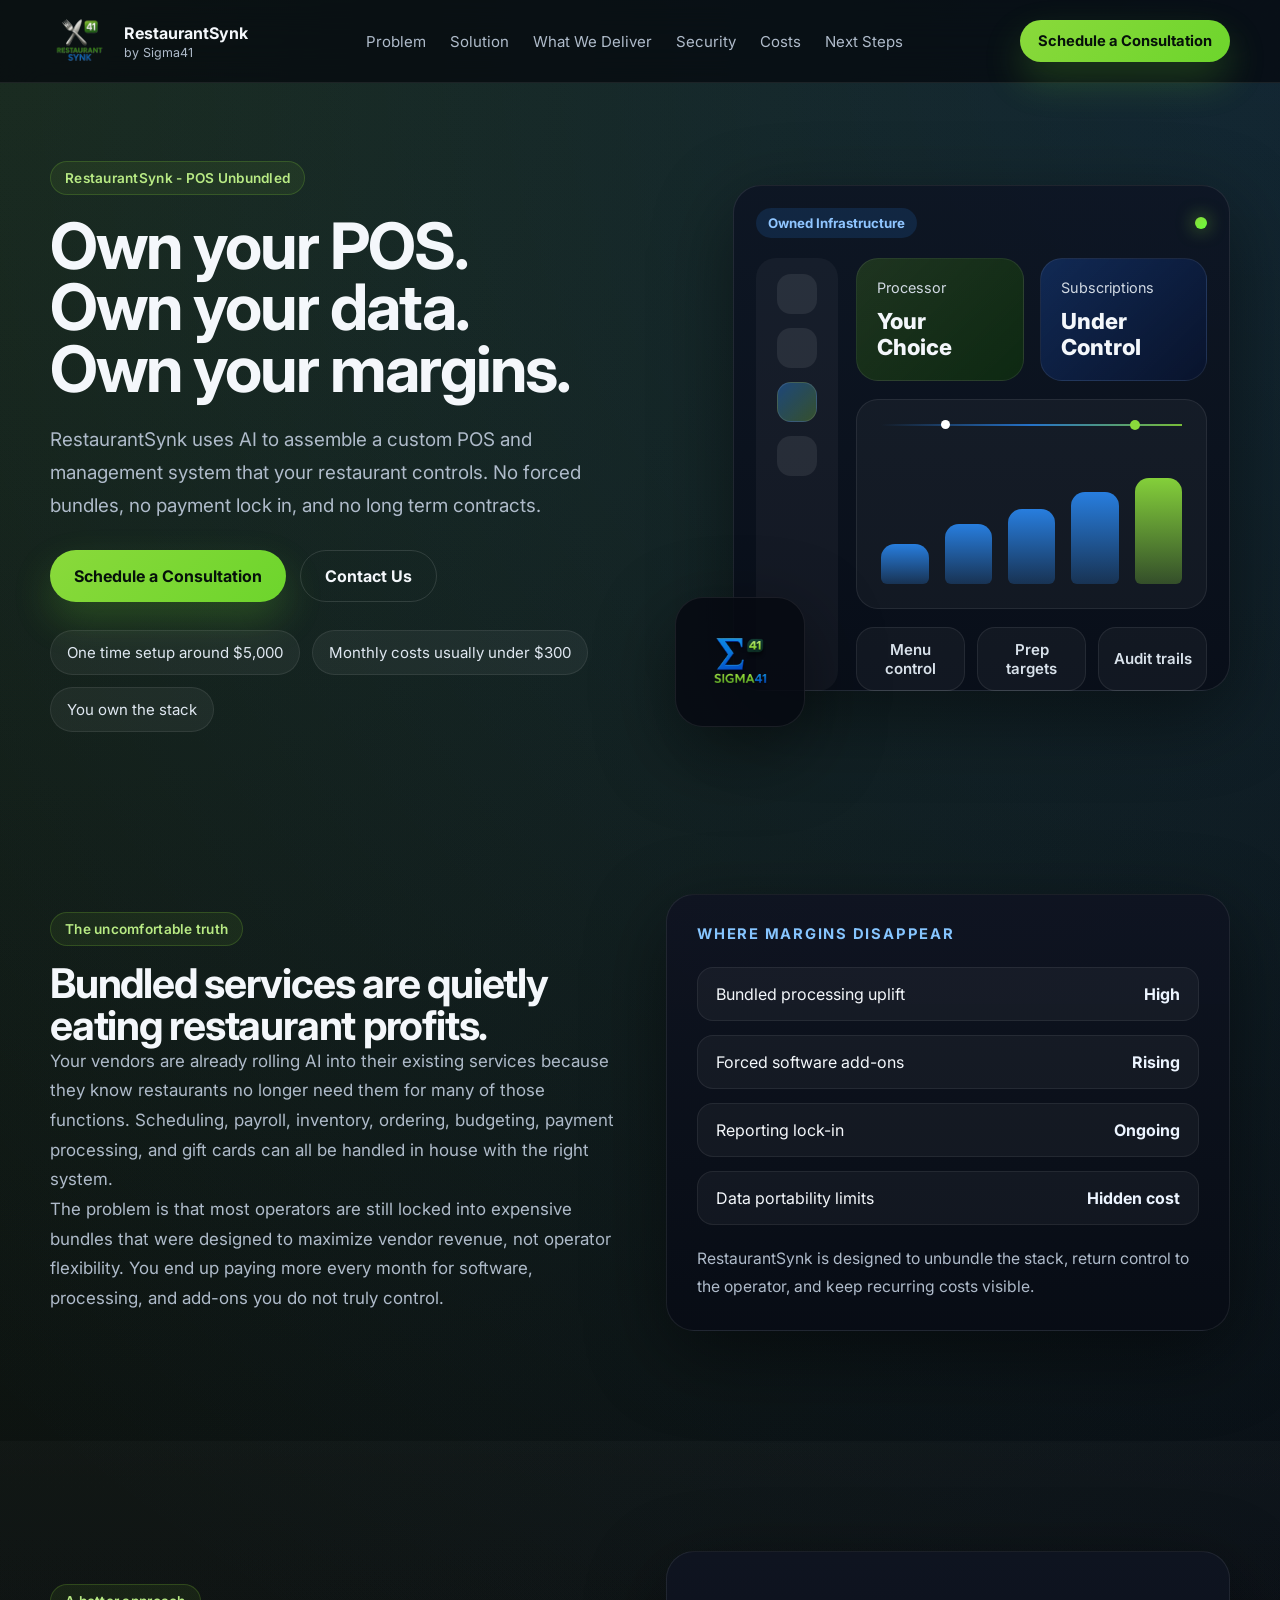
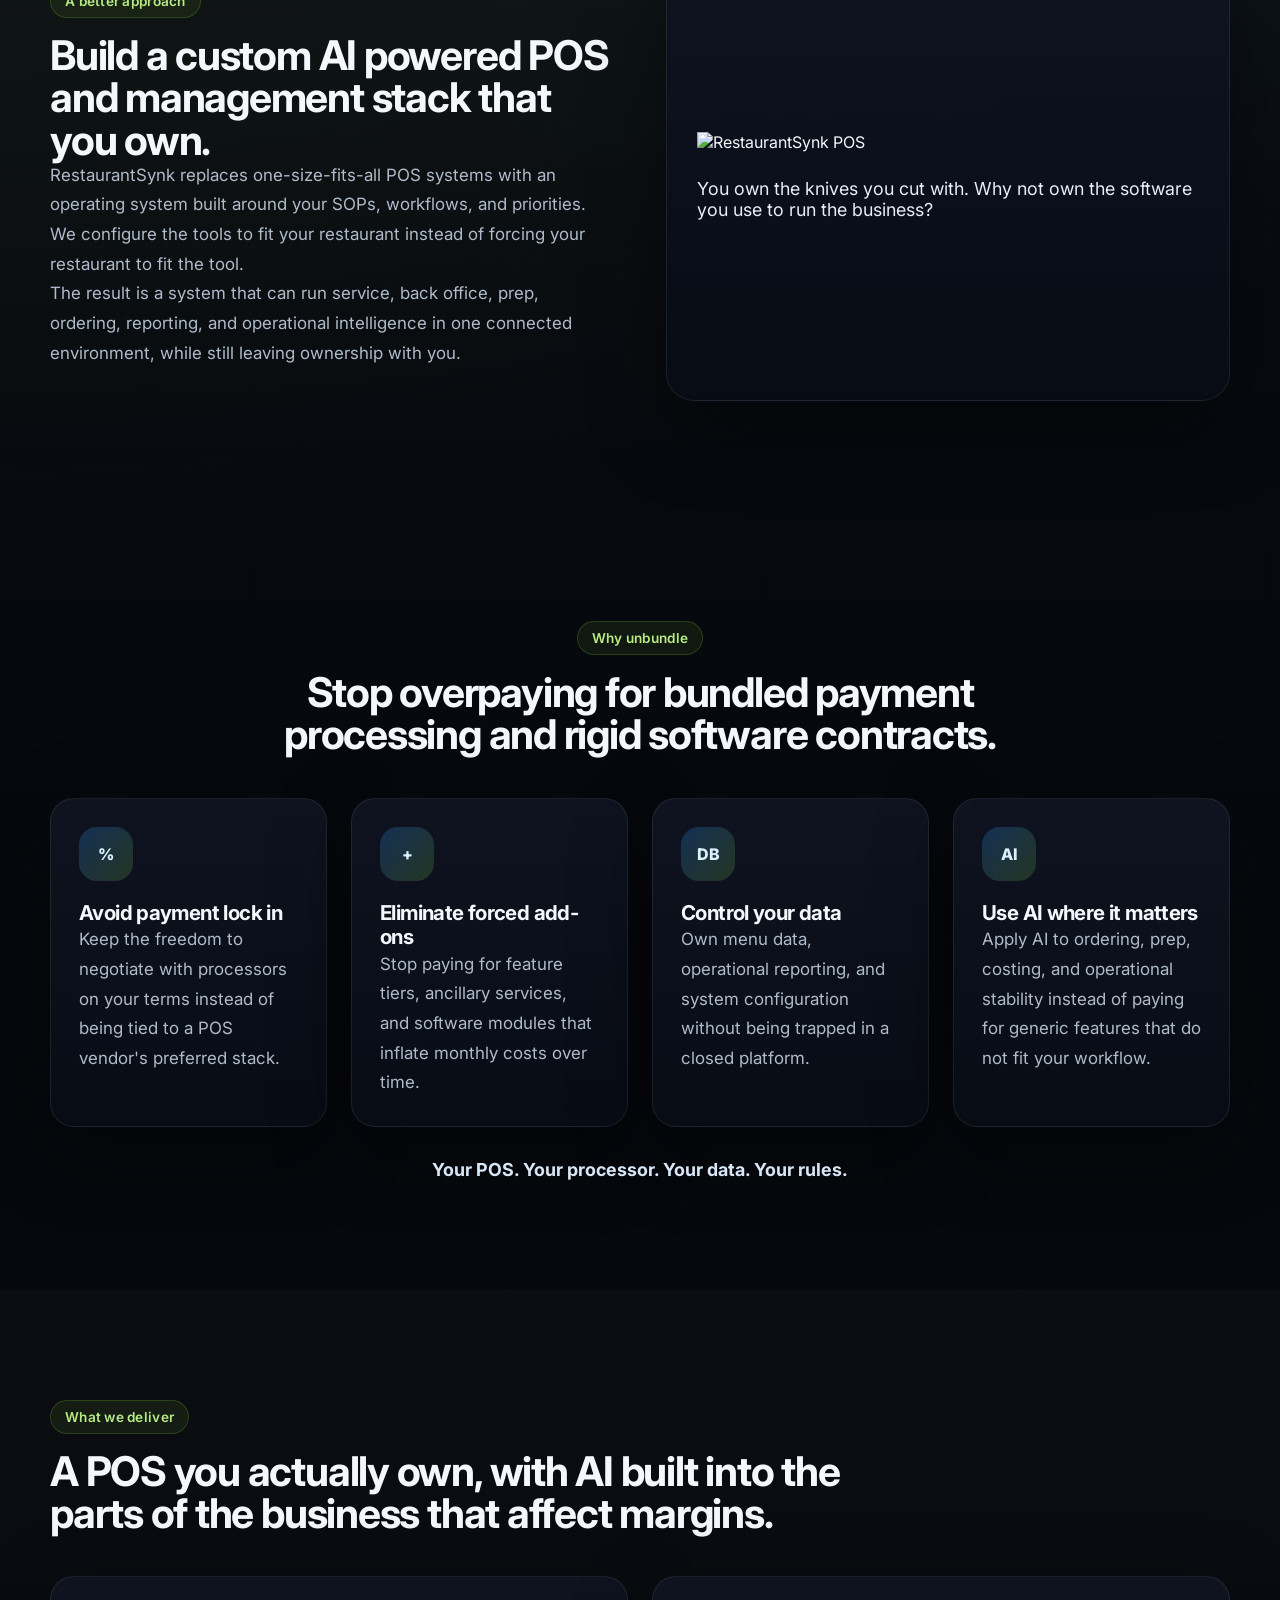
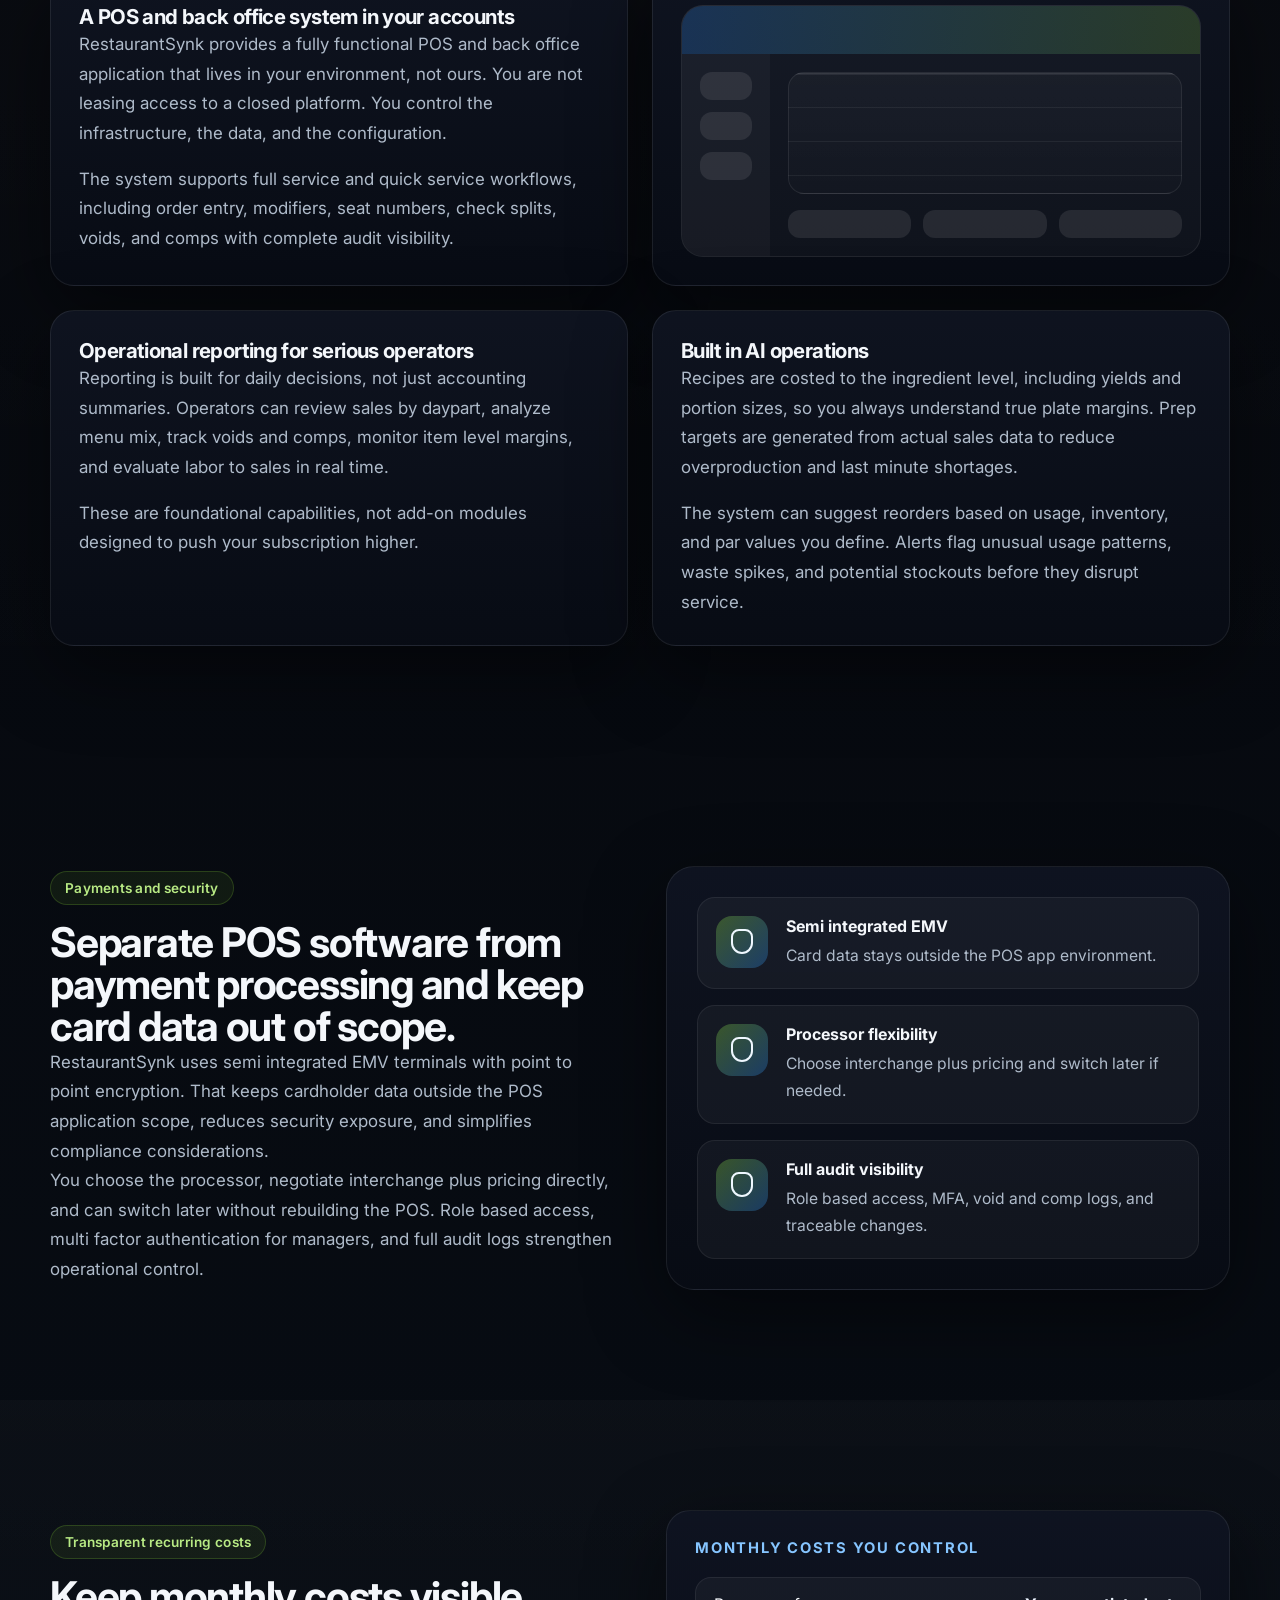
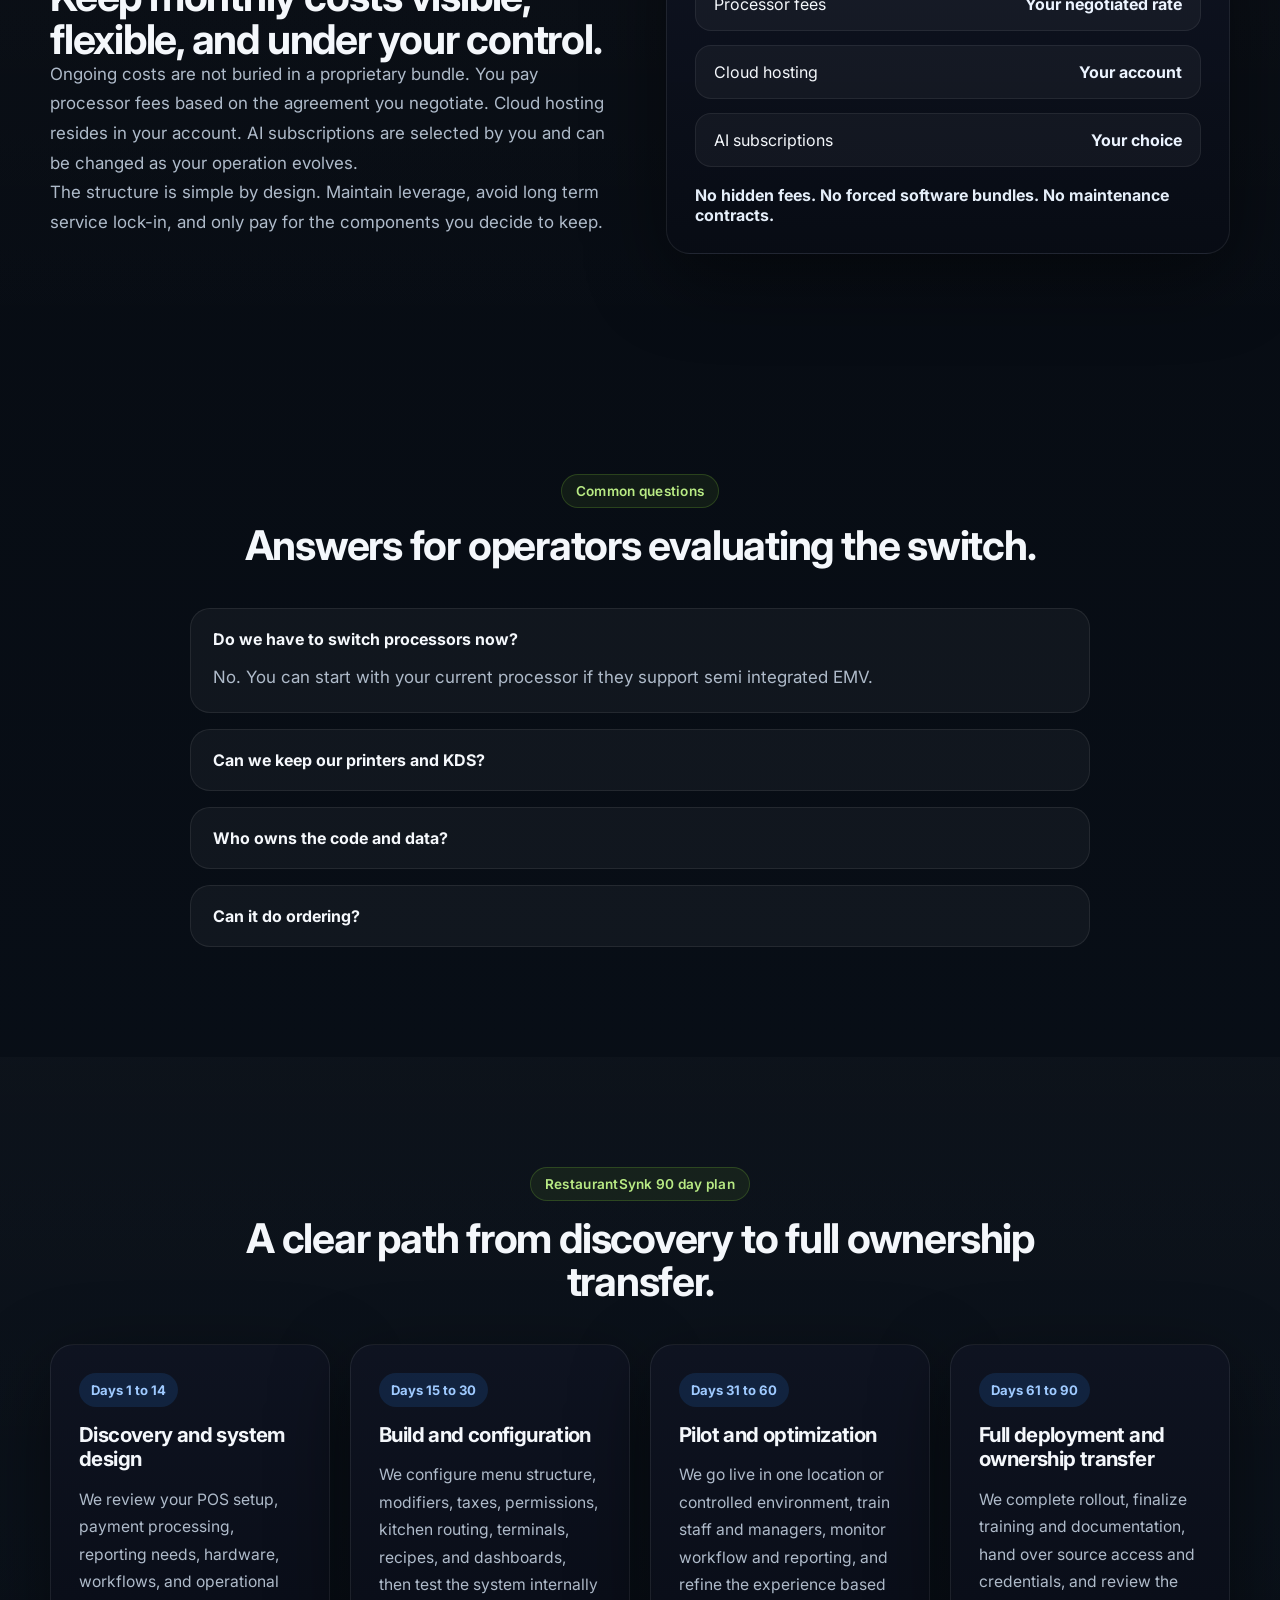
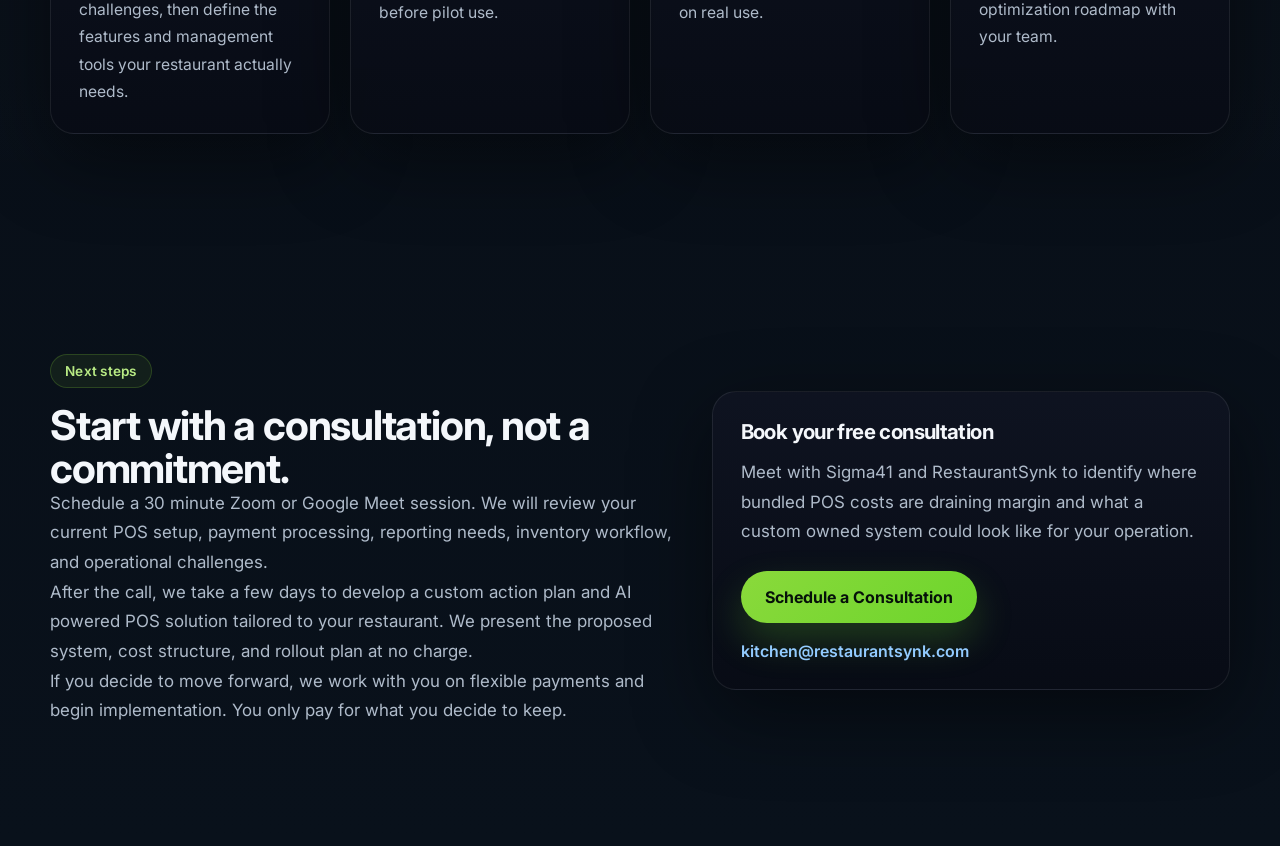
==== index.html @ 10c11d9a "Update index.html" ====
<!DOCTYPE html>
<html lang="en">
<head>
  <meta charset="UTF-8" />
  <meta name="viewport" content="width=device-width, initial-scale=1.0" />
  <title>RestaurantSynk | POS Unbundled</title>
  <meta name="description" content="Own your POS, your data, and your margins. RestaurantSynk builds custom AI-powered POS and back-office systems without forced bundles or payment lock-in." />
  <link rel="preconnect" href="https://fonts.googleapis.com">
  <link rel="preconnect" href="https://fonts.gstatic.com" crossorigin>
  <link href="https://fonts.googleapis.com/css2?family=Inter:wght@400;500;600;700;800&display=swap" rel="stylesheet">
  <link rel="stylesheet" href="styles.css" />
</head>
<body>
  <div class="site-shell">
    <header class="topbar">
      <div class="container nav-wrap">
        <a class="brand" href="#top" aria-label="RestaurantSynk home">
          <img src="assets/restaurantsynk-logo.png" alt="RestaurantSynk logo" class="brand-logo" />
          <div class="brand-copy">
            <span class="brand-name">RestaurantSynk</span>
            <span class="brand-sub">by Sigma41</span>
          </div>
        </a>
        <nav class="nav-links">
          <a href="#problem">Problem</a>
          <a href="#solution">Solution</a>
          <a href="#deliver">What We Deliver</a>
          <a href="#security">Security</a>
          <a href="#cost">Costs</a>
          <a href="#next-steps">Next Steps</a>
        </nav>
        <a class="btn btn-small" href="https://calendly.com/kitchen-restaurantsynk/30min" target="_blank" rel="noreferrer">Schedule a Consultation</a>
      </div>
    </header>

    <main id="top">
      <section class="hero">
        <div class="container hero-grid">
          <div class="hero-copy">
            <div class="eyebrow">RestaurantSynk - POS Unbundled</div>
            <h1>Own your POS.<br>Own your data.<br>Own your margins.</h1>
            <p class="hero-lead">
              RestaurantSynk uses AI to assemble a custom POS and management system that your restaurant controls. No forced bundles, no payment lock in, and no long term contracts.
            </p>
            <div class="hero-actions">
              <a class="btn" href="https://calendly.com/kitchen-restaurantsynk/30min" target="_blank" rel="noreferrer">Schedule a Consultation</a>
              <a class="btn btn-ghost" href="mailto:kitchen@restaurantsynk.com">Contact Us</a>
            </div>
            <div class="hero-points">
              <span>One time setup around $5,000</span>
              <span>Monthly costs usually under $300</span>
              <span>You own the stack</span>
            </div>
          </div>
          <div class="hero-visual">
            <div class="visual-card control-card">
              <div class="visual-top">
                <span class="pill">Owned Infrastructure</span>
                <span class="status-dot"></span>
              </div>
              <div class="mock-screen">
                <div class="mock-sidebar">
                  <div class="mock-icon"></div>
                  <div class="mock-icon"></div>
                  <div class="mock-icon active"></div>
                  <div class="mock-icon"></div>
                </div>
                <div class="mock-content">
                  <div class="metric-row">
                    <div class="metric-card green">
                      <div class="metric-label">Processor</div>
                      <div class="metric-value">Your Choice</div>
                    </div>
                    <div class="metric-card blue">
                      <div class="metric-label">Subscriptions</div>
                      <div class="metric-value">Under Control</div>
                    </div>
                  </div>
                  <div class="chart-card">
                    <div class="chart-line"></div>
                    <div class="chart-bars">
                      <span></span><span></span><span></span><span></span><span></span>
                    </div>
                  </div>
                  <div class="feature-list">
                    <div>Menu control</div>
                    <div>Prep targets</div>
                    <div>Audit trails</div>
                  </div>
                </div>
              </div>
            </div>
            <div class="sigma-badge">
              <img src="assets/sigma41-logo.png" alt="Sigma41 logo" />
            </div>
          </div>
        </div>
      </section>

      <section class="section" id="problem">
        <div class="container split-layout">
          <div>
            <div class="eyebrow">The uncomfortable truth</div>
            <h2>Bundled services are quietly eating restaurant profits.</h2>
            <p>
              Your vendors are already rolling AI into their existing services because they know restaurants no longer need them for many of those functions. Scheduling, payroll, inventory, ordering, budgeting, payment processing, and gift cards can all be handled in house with the right system.
            </p>
            <p>
              The problem is that most operators are still locked into expensive bundles that were designed to maximize vendor revenue, not operator flexibility. You end up paying more every month for software, processing, and add-ons you do not truly control.
            </p>
          </div>
          <div class="panel stack-panel">
            <div class="stack-title">Where margins disappear</div>
            <div class="cost-stack">
              <div class="stack-row"><span>Bundled processing uplift</span><strong>High</strong></div>
              <div class="stack-row"><span>Forced software add-ons</span><strong>Rising</strong></div>
              <div class="stack-row"><span>Reporting lock-in</span><strong>Ongoing</strong></div>
              <div class="stack-row"><span>Data portability limits</span><strong>Hidden cost</strong></div>
            </div>
            <p class="panel-note">RestaurantSynk is designed to unbundle the stack, return control to the operator, and keep recurring costs visible.</p>
          </div>
        </div>
      </section>

      <section class="section alt" id="solution">
        <div class="container split-layout reverse">
          <div class="panel knives-panel">
            <div class="feature-image">
              <img src="restaurantsynk-logo.png" alt="RestaurantSynk POS">
            </div>
            <div class="panel-note big">You own the knives you cut with. Why not own the software you use to run the business?</div>
          </div>
          <div>
            <div class="eyebrow">A better approach</div>
            <h2>Build a custom AI powered POS and management stack that you own.</h2>
            <p>
              RestaurantSynk replaces one-size-fits-all POS systems with an operating system built around your SOPs, workflows, and priorities. We configure the tools to fit your restaurant instead of forcing your restaurant to fit the tool.
            </p>
            <p>
              The result is a system that can run service, back office, prep, ordering, reporting, and operational intelligence in one connected environment, while still leaving ownership with you.
            </p>
          </div>
        </div>
      </section>

      <section class="section" id="why-unbundle">
        <div class="container">
          <div class="section-header center">
            <div class="eyebrow">Why unbundle</div>
            <h2>Stop overpaying for bundled payment processing and rigid software contracts.</h2>
          </div>
          <div class="card-grid four-up">
            <article class="info-card">
              <div class="icon-wrap">%</div>
              <h3>Avoid payment lock in</h3>
              <p>Keep the freedom to negotiate with processors on your terms instead of being tied to a POS vendor's preferred stack.</p>
            </article>
            <article class="info-card">
              <div class="icon-wrap">+</div>
              <h3>Eliminate forced add-ons</h3>
              <p>Stop paying for feature tiers, ancillary services, and software modules that inflate monthly costs over time.</p>
            </article>
            <article class="info-card">
              <div class="icon-wrap">DB</div>
              <h3>Control your data</h3>
              <p>Own menu data, operational reporting, and system configuration without being trapped in a closed platform.</p>
            </article>
            <article class="info-card">
              <div class="icon-wrap">AI</div>
              <h3>Use AI where it matters</h3>
              <p>Apply AI to ordering, prep, costing, and operational stability instead of paying for generic features that do not fit your workflow.</p>
            </article>
          </div>
          <div class="center quote-line">Your POS. Your processor. Your data. Your rules.</div>
        </div>
      </section>

      <section class="section alt" id="deliver">
        <div class="container">
          <div class="section-header">
            <div class="eyebrow">What we deliver</div>
            <h2>A POS you actually own, with AI built into the parts of the business that affect margins.</h2>
          </div>
          <div class="deliver-grid">
            <article class="feature-panel">
              <h3>A POS and back office system in your accounts</h3>
              <p>
                RestaurantSynk provides a fully functional POS and back office application that lives in your environment, not ours. You are not leasing access to a closed platform. You control the infrastructure, the data, and the configuration.
              </p>
              <p>
                The system supports full service and quick service workflows, including order entry, modifiers, seat numbers, check splits, voids, and comps with complete audit visibility.
              </p>
            </article>
            <article class="feature-panel mockup-panel">
              <div class="mini-ui">
                <div class="mini-header"></div>
                <div class="mini-body">
                  <div class="mini-col">
                    <span></span><span></span><span></span>
                  </div>
                  <div class="mini-main">
                    <div class="mini-table"></div>
                    <div class="mini-footer-row">
                      <div></div><div></div><div></div>
                    </div>
                  </div>
                </div>
              </div>
            </article>
            <article class="feature-panel">
              <h3>Operational reporting for serious operators</h3>
              <p>
                Reporting is built for daily decisions, not just accounting summaries. Operators can review sales by daypart, analyze menu mix, track voids and comps, monitor item level margins, and evaluate labor to sales in real time.
              </p>
              <p>
                These are foundational capabilities, not add-on modules designed to push your subscription higher.
              </p>
            </article>
            <article class="feature-panel">
              <h3>Built in AI operations</h3>
              <p>
                Recipes are costed to the ingredient level, including yields and portion sizes, so you always understand true plate margins. Prep targets are generated from actual sales data to reduce overproduction and last minute shortages.
              </p>
              <p>
                The system can suggest reorders based on usage, inventory, and par values you define. Alerts flag unusual usage patterns, waste spikes, and potential stockouts before they disrupt service.
              </p>
            </article>
          </div>
        </div>
      </section>

      <section class="section" id="security">
        <div class="container split-layout">
          <div>
            <div class="eyebrow">Payments and security</div>
            <h2>Separate POS software from payment processing and keep card data out of scope.</h2>
            <p>
              RestaurantSynk uses semi integrated EMV terminals with point to point encryption. That keeps cardholder data outside the POS application scope, reduces security exposure, and simplifies compliance considerations.
            </p>
            <p>
              You choose the processor, negotiate interchange plus pricing directly, and can switch later without rebuilding the POS. Role based access, multi factor authentication for managers, and full audit logs strengthen operational control.
            </p>
          </div>
          <div class="panel security-panel">
            <div class="security-item">
              <span class="shield"></span>
              <div>
                <strong>Semi integrated EMV</strong>
                <p>Card data stays outside the POS app environment.</p>
              </div>
            </div>
            <div class="security-item">
              <span class="shield"></span>
              <div>
                <strong>Processor flexibility</strong>
                <p>Choose interchange plus pricing and switch later if needed.</p>
              </div>
            </div>
            <div class="security-item">
              <span class="shield"></span>
              <div>
                <strong>Full audit visibility</strong>
                <p>Role based access, MFA, void and comp logs, and traceable changes.</p>
              </div>
            </div>
          </div>
        </div>
      </section>

      <section class="section alt" id="cost">
        <div class="container split-layout reverse">
          <div class="pricing-panel">
            <div class="price-head">Monthly costs you control</div>
            <div class="price-card">
              <div class="price-row"><span>Processor fees</span><strong>Your negotiated rate</strong></div>
              <div class="price-row"><span>Cloud hosting</span><strong>Your account</strong></div>
              <div class="price-row"><span>AI subscriptions</span><strong>Your choice</strong></div>
            </div>
            <div class="pricing-note">No hidden fees. No forced software bundles. No maintenance contracts.</div>
          </div>
          <div>
            <div class="eyebrow">Transparent recurring costs</div>
            <h2>Keep monthly costs visible, flexible, and under your control.</h2>
            <p>
              Ongoing costs are not buried in a proprietary bundle. You pay processor fees based on the agreement you negotiate. Cloud hosting resides in your account. AI subscriptions are selected by you and can be changed as your operation evolves.
            </p>
            <p>
              The structure is simple by design. Maintain leverage, avoid long term service lock-in, and only pay for the components you decide to keep.
            </p>
          </div>
        </div>
      </section>

      <section class="section" id="faq">
        <div class="container">
          <div class="section-header center">
            <div class="eyebrow">Common questions</div>
            <h2>Answers for operators evaluating the switch.</h2>
          </div>
          <div class="faq-list">
            <details open>
              <summary>Do we have to switch processors now?</summary>
              <p>No. You can start with your current processor if they support semi integrated EMV.</p>
            </details>
            <details>
              <summary>Can we keep our printers and KDS?</summary>
              <p>In most cases, yes. We verify drivers, network readiness, and workflow fit before implementation.</p>
            </details>
            <details>
              <summary>Who owns the code and data?</summary>
              <p>You do. It lives in your accounts, exports are open, and APIs remain available.</p>
            </details>
            <details>
              <summary>Can it do ordering?</summary>
              <p>Yes. The system can suggest orders based on usage, inventory, and par levels set by you.</p>
            </details>
          </div>
        </div>
      </section>

      <section class="section alt" id="roadmap">
        <div class="container">
          <div class="section-header center">
            <div class="eyebrow">RestaurantSynk 90 day plan</div>
            <h2>A clear path from discovery to full ownership transfer.</h2>
          </div>
          <div class="timeline">
            <article class="timeline-step">
              <span class="timeline-day">Days 1 to 14</span>
              <h3>Discovery and system design</h3>
              <p>We review your POS setup, payment processing, reporting needs, hardware, workflows, and operational challenges, then define the features and management tools your restaurant actually needs.</p>
            </article>
            <article class="timeline-step">
              <span class="timeline-day">Days 15 to 30</span>
              <h3>Build and configuration</h3>
              <p>We configure menu structure, modifiers, taxes, permissions, kitchen routing, terminals, recipes, and dashboards, then test the system internally before pilot use.</p>
            </article>
            <article class="timeline-step">
              <span class="timeline-day">Days 31 to 60</span>
              <h3>Pilot and optimization</h3>
              <p>We go live in one location or controlled environment, train staff and managers, monitor workflow and reporting, and refine the experience based on real use.</p>
            </article>
            <article class="timeline-step">
              <span class="timeline-day">Days 61 to 90</span>
              <h3>Full deployment and ownership transfer</h3>
              <p>We complete rollout, finalize training and documentation, hand over source access and credentials, and review the optimization roadmap with your team.</p>
            </article>
          </div>
        </div>
      </section>

      <section class="section cta-section" id="next-steps">
        <div class="container cta-grid">
          <div>
            <div class="eyebrow">Next steps</div>
            <h2>Start with a consultation, not a commitment.</h2>
            <p>
              Schedule a 30 minute Zoom or Google Meet session. We will review your current POS setup, payment processing, reporting needs, inventory workflow, and operational challenges.
            </p>
            <p>
              After the call, we take a few days to develop a custom action plan and AI powered POS solution tailored to your restaurant. We present the proposed system, cost structure, and rollout plan at no charge.
            </p>
            <p>
              If you decide to move forward, we work with you on flexible payments and begin implementation. You only pay for what you decide to keep.
            </p>
          </div>
          <div class="cta-card">
            <h3>Book your free consultation</h3>
            <p>Meet with Sigma41 and RestaurantSynk to identify where bundled POS costs are draining margin and what a custom owned system could look like for your operation.</p>
            <a class="btn" href="https://calendly.com/kitchen-restaurantsynk/30min" target="_blank" rel="noreferrer">Schedule a Consultation</a>
            <a class="email-link" href="mailto:kitchen@restaurantsynk.com">kitchen@restaurantsynk.com</a>
          </div>
        </div>
      </section>
    </main>
  </div>

  <script src="script.js"></script>
</body>
</html>
---- styles.css ----
:root {
  --bg: #06080d;
  --bg-soft: #0d1119;
  --panel: rgba(13, 18, 30, 0.88);
  --panel-solid: #0f1421;
  --text: #f4f7fb;
  --muted: #afbbca;
  --line: rgba(255, 255, 255, 0.08);
  --green: #8ad93b;
  --green-deep: #5fa51b;
  --blue: #2b8fff;
  --blue-deep: #1d5fd7;
  --shadow: 0 24px 80px rgba(0, 0, 0, 0.45);
  --radius-xl: 28px;
  --radius-lg: 20px;
  --radius-md: 14px;
  --max: 1180px;
}

* { box-sizing: border-box; }
html { scroll-behavior: smooth; }
body {
  margin: 0;
  font-family: 'Inter', system-ui, sans-serif;
  color: var(--text);
  background:
    radial-gradient(circle at top right, rgba(43, 143, 255, 0.14), transparent 26%),
    radial-gradient(circle at top left, rgba(138, 217, 59, 0.14), transparent 30%),
    linear-gradient(180deg, #070a10 0%, #06080d 42%, #09111b 100%);
}

a { color: inherit; text-decoration: none; }
img { max-width: 100%; display: block; }

.site-shell { overflow-x: hidden; }
.container {
  width: min(var(--max), calc(100% - 40px));
  margin: 0 auto;
}

.topbar {
  position: sticky;
  top: 0;
  z-index: 100;
  background: rgba(5, 8, 13, 0.72);
  backdrop-filter: blur(18px);
  border-bottom: 1px solid var(--line);
}

.nav-wrap {
  min-height: 82px;
  display: flex;
  align-items: center;
  justify-content: space-between;
  gap: 20px;
}

.brand {
  display: flex;
  align-items: center;
  gap: 14px;
}

.brand-logo {
  width: 60px;
  height: 60px;
  object-fit: contain;
}

.brand-copy {
  display: flex;
  flex-direction: column;
  gap: 2px;
}

.brand-name {
  font-size: 1rem;
  font-weight: 700;
}

.brand-sub {
  font-size: 0.78rem;
  color: var(--muted);
}

.nav-links {
  display: flex;
  align-items: center;
  gap: 24px;
  color: var(--muted);
  font-size: 0.94rem;
}

.nav-links a:hover { color: var(--text); }

.btn {
  display: inline-flex;
  align-items: center;
  justify-content: center;
  gap: 8px;
  min-height: 52px;
  padding: 0 24px;
  border-radius: 999px;
  background: linear-gradient(135deg, var(--green) 0%, #6dd52c 100%);
  color: #06110a;
  font-weight: 700;
  box-shadow: 0 18px 38px rgba(111, 219, 47, 0.22);
  transition: transform .18s ease, box-shadow .18s ease, opacity .18s ease;
}

.btn:hover {
  transform: translateY(-1px);
  box-shadow: 0 22px 42px rgba(111, 219, 47, 0.28);
}

.btn-small {
  min-height: 42px;
  padding: 0 18px;
  font-size: 0.92rem;
}

.btn-ghost {
  background: transparent;
  color: var(--text);
  border: 1px solid rgba(255, 255, 255, 0.12);
  box-shadow: none;
}

.hero {
  padding: 78px 0 52px;
}

.hero-grid {
  display: grid;
  grid-template-columns: 1.02fr 0.98fr;
  align-items: center;
  gap: 48px;
}

.eyebrow {
  display: inline-flex;
  align-items: center;
  min-height: 34px;
  padding: 0 14px;
  border-radius: 999px;
  border: 1px solid rgba(138, 217, 59, 0.2);
  background: rgba(138, 217, 59, 0.08);
  color: #b8ea84;
  font-size: 0.85rem;
  font-weight: 600;
  letter-spacing: 0.02em;
}

h1, h2, h3 {
  margin: 0;
  letter-spacing: -0.03em;
}

h1 {
  margin-top: 20px;
  font-size: clamp(2.9rem, 5vw, 5.3rem);
  line-height: 0.96;
}

h2 {
  margin-top: 16px;
  font-size: clamp(2rem, 3.2vw, 3.4rem);
  line-height: 1.03;
}

h3 {
  font-size: 1.28rem;
  line-height: 1.2;
}

p {
  margin: 0;
  color: var(--muted);
  font-size: 1.06rem;
  line-height: 1.75;
}

.hero-lead {
  max-width: 640px;
  margin-top: 24px;
  font-size: 1.18rem;
}

.hero-actions {
  display: flex;
  flex-wrap: wrap;
  gap: 14px;
  margin-top: 28px;
}

.hero-points {
  display: flex;
  flex-wrap: wrap;
  gap: 12px;
  margin-top: 28px;
}

.hero-points span {
  padding: 12px 16px;
  border-radius: 999px;
  background: rgba(255, 255, 255, 0.05);
  border: 1px solid rgba(255, 255, 255, 0.08);
  color: #dfe7f0;
  font-size: 0.94rem;
}

.hero-visual {
  position: relative;
  min-height: 560px;
}

.visual-card {
  background: linear-gradient(180deg, rgba(14, 22, 36, 0.96) 0%, rgba(9, 14, 25, 0.96) 100%);
  border: 1px solid rgba(255, 255, 255, 0.09);
  border-radius: 28px;
  box-shadow: var(--shadow);
}

.control-card {
  position: absolute;
  inset: 18px 0 36px 58px;
  padding: 22px;
}

.visual-top {
  display: flex;
  align-items: center;
  justify-content: space-between;
}

.pill {
  display: inline-flex;
  min-height: 30px;
  align-items: center;
  padding: 0 12px;
  border-radius: 999px;
  background: rgba(43, 143, 255, 0.14);
  color: #8fc5ff;
  font-size: 0.83rem;
  font-weight: 700;
}

.status-dot {
  width: 12px;
  height: 12px;
  border-radius: 50%;
  background: linear-gradient(135deg, var(--green), #6aff3d);
  box-shadow: 0 0 18px rgba(138, 217, 59, 0.7);
}

.mock-screen {
  display: grid;
  grid-template-columns: 82px 1fr;
  gap: 18px;
  margin-top: 20px;
  height: calc(100% - 54px);
}

.mock-sidebar {
  background: rgba(255, 255, 255, 0.04);
  border-radius: 20px;
  padding: 16px 0;
  display: flex;
  flex-direction: column;
  align-items: center;
  gap: 14px;
}

.mock-icon {
  width: 40px;
  height: 40px;
  border-radius: 14px;
  background: rgba(255, 255, 255, 0.08);
}

.mock-icon.active {
  background: linear-gradient(135deg, rgba(43,143,255,0.38), rgba(138,217,59,0.28));
  border: 1px solid rgba(255,255,255,0.1);
}

.mock-content {
  display: flex;
  flex-direction: column;
  gap: 18px;
}

.metric-row {
  display: grid;
  grid-template-columns: repeat(2, 1fr);
  gap: 16px;
}

.metric-card {
  min-height: 110px;
  border-radius: 22px;
  padding: 20px;
  border: 1px solid rgba(255, 255, 255, 0.08);
}

.metric-card.green {
  background: linear-gradient(135deg, rgba(95, 165, 27, 0.22), rgba(14, 45, 16, 0.85));
}

.metric-card.blue {
  background: linear-gradient(135deg, rgba(29, 95, 215, 0.28), rgba(9, 20, 46, 0.9));
}

.metric-label {
  color: #d1d9e3;
  font-size: 0.9rem;
}

.metric-value {
  margin-top: 12px;
  font-weight: 800;
  font-size: 1.38rem;
}

.chart-card {
  flex: 1;
  min-height: 210px;
  border-radius: 22px;
  padding: 24px;
  background: rgba(255, 255, 255, 0.04);
  border: 1px solid rgba(255, 255, 255, 0.08);
  display: flex;
  flex-direction: column;
  justify-content: space-between;
}

.chart-line {
  width: 100%;
  height: 2px;
  background: linear-gradient(90deg, transparent, rgba(43, 143, 255, 0.75), rgba(138, 217, 59, 0.85));
  position: relative;
}

.chart-line::before,
.chart-line::after {
  content: "";
  position: absolute;
  border-radius: 50%;
  background: #fff;
}

.chart-line::before {
  width: 9px; height: 9px; top: -3.5px; left: 20%;
}

.chart-line::after {
  width: 10px; height: 10px; top: -4px; right: 14%;
  background: var(--green);
}

.chart-bars {
  display: flex;
  align-items: end;
  gap: 16px;
  height: 110px;
}

.chart-bars span {
  flex: 1;
  border-radius: 14px 14px 6px 6px;
  background: linear-gradient(180deg, rgba(43, 143, 255, 0.85), rgba(43, 143, 255, 0.22));
}

.chart-bars span:nth-child(1) { height: 36%; }
.chart-bars span:nth-child(2) { height: 54%; }
.chart-bars span:nth-child(3) { height: 68%; }
.chart-bars span:nth-child(4) { height: 83%; }
.chart-bars span:nth-child(5) { height: 96%; background: linear-gradient(180deg, rgba(138, 217, 59, 0.95), rgba(138, 217, 59, 0.28)); }

.feature-list {
  display: grid;
  grid-template-columns: repeat(3, 1fr);
  gap: 12px;
}

.feature-list div {
  min-height: 62px;
  border-radius: 18px;
  display: grid;
  place-items: center;
  text-align: center;
  padding: 12px;
  background: rgba(255, 255, 255, 0.04);
  border: 1px solid rgba(255, 255, 255, 0.08);
  color: #d8e1ea;
  font-weight: 600;
  font-size: 0.94rem;
}

.sigma-badge {
  position: absolute;
  left: 0;
  bottom: 0;
  width: 130px;
  border-radius: 28px;
  padding: 16px;
  background: rgba(6, 10, 18, 0.88);
  border: 1px solid rgba(255, 255, 255, 0.08);
  box-shadow: var(--shadow);
}

.section {
  padding: 110px 0;
}

.section.alt {
  background: linear-gradient(180deg, rgba(255,255,255,0.02), rgba(255,255,255,0));
}

.section-header {
  max-width: 840px;
  margin-bottom: 42px;
}

.section-header.center,
.center { text-align: center; margin-left: auto; margin-right: auto; }

.split-layout {
  display: grid;
  grid-template-columns: 1fr 1fr;
  align-items: center;
  gap: 52px;
}

.split-layout.reverse > :first-child { order: 2; }
.split-layout.reverse > :last-child { order: 1; }

.panel {
  padding: 30px;
  border-radius: var(--radius-xl);
  background: linear-gradient(180deg, rgba(15, 20, 33, 0.94), rgba(8, 12, 21, 0.95));
  border: 1px solid rgba(255, 255, 255, 0.08);
  box-shadow: var(--shadow);
}

.stack-title,
.price-head {
  font-size: 0.92rem;
  text-transform: uppercase;
  letter-spacing: 0.12em;
  color: #86c5ff;
  font-weight: 700;
}

.cost-stack {
  display: grid;
  gap: 14px;
  margin-top: 24px;
}

.stack-row,
.price-row {
  display: flex;
  align-items: center;
  justify-content: space-between;
  gap: 20px;
  padding: 16px 18px;
  background: rgba(255,255,255,0.04);
  border-radius: 16px;
  border: 1px solid rgba(255,255,255,0.07);
}

.stack-row strong,
.price-row strong { color: #ecf4ff; }

.panel-note {
  margin-top: 20px;
  font-size: 0.98rem;
}

.panel-note.big {
  margin-top: 26px;
  font-size: 1.12rem;
  color: #e4edf8;
}

.knives-panel {
  min-height: 450px;
  display: flex;
  flex-direction: column;
  justify-content: center;
}

.panel-graphic {
  position: relative;
  height: 240px;
}

.blade {
  position: absolute;
  width: 190px;
  height: 26px;
  top: 100px;
  left: 50%;
  margin-left: -100px;
  border-radius: 30px;
  background: linear-gradient(90deg, #eff2f6 0%, #8e96a1 55%, #d9dce0 100%);
  transform: rotate(45deg);
  box-shadow: inset 0 0 16px rgba(255,255,255,0.45), 0 18px 28px rgba(0,0,0,0.22);
}

.blade::after {
  content: "";
  position: absolute;
  right: -28px;
  top: -12px;
  width: 46px;
  height: 50px;
  background: inherit;
  clip-path: polygon(0 50%, 100% 0, 100% 100%);
}

.blade.second {
  transform: rotate(-45deg);
}

.square-41 {
  position: absolute;
  top: 36px;
  right: 54px;
  width: 116px;
  height: 116px;
  display: grid;
  place-items: center;
  border-radius: 28px;
  font-size: 3rem;
  font-weight: 800;
  color: #eef5fb;
  background: linear-gradient(135deg, #7ac92d 0%, #3e890d 100%);
  box-shadow: 0 20px 50px rgba(64, 144, 22, 0.28);
}

.card-grid {
  display: grid;
  gap: 24px;
}

.four-up {
  grid-template-columns: repeat(4, 1fr);
}

.info-card,
.feature-panel,
.timeline-step,
.cta-card,
.pricing-panel {
  border-radius: 24px;
  padding: 28px;
  background: linear-gradient(180deg, rgba(15, 20, 33, 0.95), rgba(8, 12, 21, 0.96));
  border: 1px solid rgba(255,255,255,0.08);
  box-shadow: var(--shadow);
}

.icon-wrap {
  width: 54px;
  height: 54px;
  display: grid;
  place-items: center;
  border-radius: 18px;
  margin-bottom: 20px;
  background: linear-gradient(135deg, rgba(43, 143, 255, 0.24), rgba(138, 217, 59, 0.18));
  color: #dbf0ff;
  font-weight: 800;
}

.quote-line {
  margin-top: 32px;
  font-size: 1.12rem;
  font-weight: 700;
  color: #d8e6f6;
}

.deliver-grid {
  display: grid;
  grid-template-columns: repeat(2, 1fr);
  gap: 24px;
}

.feature-panel p + p { margin-top: 16px; }

.mockup-panel {
  display: grid;
  place-items: center;
}

.mini-ui {
  width: 100%;
  min-height: 250px;
  border-radius: 22px;
  overflow: hidden;
  background: rgba(255,255,255,0.03);
  border: 1px solid rgba(255,255,255,0.08);
}

.mini-header {
  height: 48px;
  background: linear-gradient(90deg, rgba(43, 143, 255, 0.22), rgba(138, 217, 59, 0.18));
}

.mini-body {
  display: grid;
  grid-template-columns: 88px 1fr;
  min-height: 202px;
}

.mini-col {
  padding: 18px;
  display: flex;
  flex-direction: column;
  gap: 12px;
  background: rgba(255,255,255,0.03);
}

.mini-col span,
.mini-footer-row div {
  height: 28px;
  border-radius: 12px;
  background: rgba(255,255,255,0.09);
}

.mini-main {
  padding: 18px;
  display: flex;
  flex-direction: column;
  gap: 16px;
}

.mini-table {
  flex: 1;
  border-radius: 16px;
  background:
    linear-gradient(rgba(255,255,255,0.07), rgba(255,255,255,0.07)) top/100% 2px no-repeat,
    repeating-linear-gradient(180deg, rgba(255,255,255,0.06), rgba(255,255,255,0.06) 1px, transparent 1px, transparent 34px),
    linear-gradient(180deg, rgba(255,255,255,0.03), rgba(255,255,255,0.01));
  border: 1px solid rgba(255,255,255,0.08);
}

.mini-footer-row {
  display: grid;
  grid-template-columns: repeat(3, 1fr);
  gap: 12px;
}

.security-panel {
  display: grid;
  gap: 16px;
}

.security-item {
  display: grid;
  grid-template-columns: 52px 1fr;
  gap: 18px;
  align-items: start;
  padding: 18px;
  border-radius: 18px;
  background: rgba(255,255,255,0.04);
  border: 1px solid rgba(255,255,255,0.07);
}

.security-item p { font-size: 0.98rem; margin-top: 6px; }

.shield {
  width: 52px;
  height: 52px;
  border-radius: 16px;
  background: linear-gradient(135deg, rgba(138,217,59,0.32), rgba(43,143,255,0.3));
  position: relative;
}

.shield::before {
  content: "";
  position: absolute;
  inset: 13px 15px 14px 15px;
  border-radius: 10px 10px 14px 14px;
  border: 2px solid #eff8ff;
}

.price-card {
  display: grid;
  gap: 14px;
  margin-top: 20px;
}

.pricing-note {
  margin-top: 18px;
  color: #e5eef9;
  font-weight: 700;
}

.faq-list {
  display: grid;
  gap: 16px;
  max-width: 900px;
  margin: 0 auto;
}

details {
  border-radius: 20px;
  padding: 20px 22px;
  background: rgba(255,255,255,0.04);
  border: 1px solid rgba(255,255,255,0.08);
}

summary {
  cursor: pointer;
  font-weight: 700;
  color: #f5f8fc;
  list-style: none;
}

summary::-webkit-details-marker { display: none; }

details p { margin-top: 14px; }

.timeline {
  display: grid;
  grid-template-columns: repeat(4, 1fr);
  gap: 20px;
}

.timeline-step {
  position: relative;
  min-height: 100%;
}

.timeline-day {
  display: inline-flex;
  min-height: 34px;
  align-items: center;
  padding: 0 12px;
  border-radius: 999px;
  background: rgba(43, 143, 255, 0.14);
  color: #9fcaff;
  font-size: 0.82rem;
  font-weight: 700;
}

.timeline-step h3 { margin-top: 16px; }
.timeline-step p { margin-top: 14px; font-size: 0.98rem; }

.cta-section {
  padding-bottom: 120px;
}

.cta-grid {
  display: grid;
  grid-template-columns: 1.1fr 0.9fr;
  gap: 28px;
  align-items: center;
}

.cta-card {
  text-align: left;
}

.cta-card p {
  margin-top: 14px;
  margin-bottom: 24px;
}

.email-link {
  display: inline-block;
  margin-top: 18px;
  color: #93cbff;
  font-weight: 600;
}

@media (max-width: 1100px) {
  .nav-links { display: none; }
  .hero-grid,
  .split-layout,
  .cta-grid,
  .deliver-grid,
  .timeline,
  .four-up {
    grid-template-columns: 1fr 1fr;
  }
  .hero-visual { min-height: 500px; }
}

@media (max-width: 820px) {
  .container { width: min(var(--max), calc(100% - 28px)); }
  .hero,
  .section { padding: 84px 0; }
  .hero-grid,
  .split-layout,
  .split-layout.reverse,
  .deliver-grid,
  .timeline,
  .cta-grid,
  .four-up {
    grid-template-columns: 1fr;
  }
  .split-layout.reverse > :first-child,
  .split-layout.reverse > :last-child { order: initial; }
  .topbar .btn-small { display: none; }
  .control-card {
    inset: 0;
    position: relative;
  }
  .sigma-badge {
    position: static;
    width: 120px;
    margin-top: 16px;
  }
  .hero-visual { min-height: auto; }
  .metric-row,
  .feature-list { grid-template-columns: 1fr; }
  .mock-screen { grid-template-columns: 1fr; }
  .mock-sidebar {
    flex-direction: row;
    justify-content: center;
    padding: 16px;
  }
}
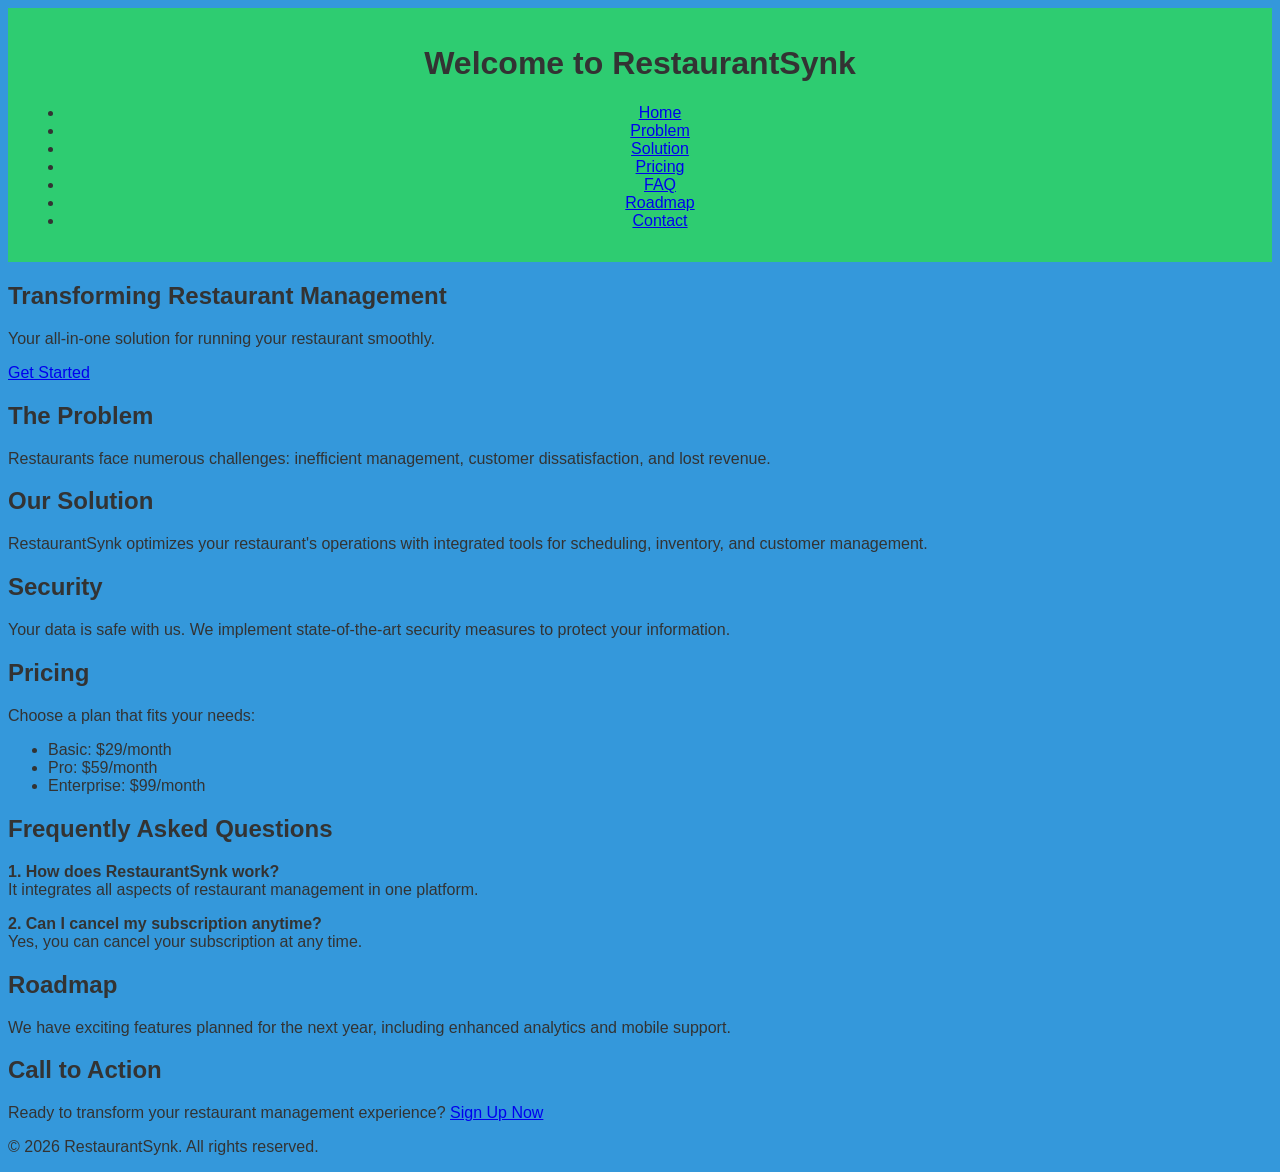
==== commit 2b470c2a: "Replace index.html with the new landing page content" ====
--- a/index.html
+++ b/index.html
@@ -1,380 +1,74 @@
 <!DOCTYPE html>
 <html lang="en">
 <head>
-  <meta charset="UTF-8" />
-  <meta name="viewport" content="width=device-width, initial-scale=1.0" />
-  <title>RestaurantSynk | POS Unbundled</title>
-  <meta name="description" content="Own your POS, your data, and your margins. RestaurantSynk builds custom AI-powered POS and back-office systems without forced bundles or payment lock-in." />
-  <link rel="preconnect" href="https://fonts.googleapis.com">
-  <link rel="preconnect" href="https://fonts.gstatic.com" crossorigin>
-  <link href="https://fonts.googleapis.com/css2?family=Inter:wght@400;500;600;700;800&display=swap" rel="stylesheet">
-  <link rel="stylesheet" href="styles.css" />
+    <meta charset="UTF-8">
+    <meta name="viewport" content="width=device-width, initial-scale=1.0">
+    <title>RestaurantSynk Landing Page</title>
+    <link rel="stylesheet" href="styles.css">
 </head>
 <body>
-  <div class="site-shell">
-    <header class="topbar">
-      <div class="container nav-wrap">
-        <a class="brand" href="#top" aria-label="RestaurantSynk home">
-          <img src="assets/restaurantsynk-logo.png" alt="RestaurantSynk logo" class="brand-logo" />
-          <div class="brand-copy">
-            <span class="brand-name">RestaurantSynk</span>
-            <span class="brand-sub">by Sigma41</span>
-          </div>
-        </a>
-        <nav class="nav-links">
-          <a href="#problem">Problem</a>
-          <a href="#solution">Solution</a>
-          <a href="#deliver">What We Deliver</a>
-          <a href="#security">Security</a>
-          <a href="#cost">Costs</a>
-          <a href="#next-steps">Next Steps</a>
+    <header>
+        <h1>Welcome to RestaurantSynk</h1>
+        <nav>
+            <ul>
+                <li><a href="#hero">Home</a></li>
+                <li><a href="#problem">Problem</a></li>
+                <li><a href="#solution">Solution</a></li>
+                <li><a href="#pricing">Pricing</a></li>
+                <li><a href="#faq">FAQ</a></li>
+                <li><a href="#roadmap">Roadmap</a></li>
+                <li><a href="#contact">Contact</a></li>
+            </ul>
         </nav>
-        <a class="btn btn-small" href="https://calendly.com/kitchen-restaurantsynk/30min" target="_blank" rel="noreferrer">Schedule a Consultation</a>
-      </div>
     </header>
-
-    <main id="top">
-      <section class="hero">
-        <div class="container hero-grid">
-          <div class="hero-copy">
-            <div class="eyebrow">RestaurantSynk - POS Unbundled</div>
-            <h1>Own your POS.<br>Own your data.<br>Own your margins.</h1>
-            <p class="hero-lead">
-              RestaurantSynk uses AI to assemble a custom POS and management system that your restaurant controls. No forced bundles, no payment lock in, and no long term contracts.
-            </p>
-            <div class="hero-actions">
-              <a class="btn" href="https://calendly.com/kitchen-restaurantsynk/30min" target="_blank" rel="noreferrer">Schedule a Consultation</a>
-              <a class="btn btn-ghost" href="mailto:kitchen@restaurantsynk.com">Contact Us</a>
-            </div>
-            <div class="hero-points">
-              <span>One time setup around $5,000</span>
-              <span>Monthly costs usually under $300</span>
-              <span>You own the stack</span>
-            </div>
-          </div>
-          <div class="hero-visual">
-            <div class="visual-card control-card">
-              <div class="visual-top">
-                <span class="pill">Owned Infrastructure</span>
-                <span class="status-dot"></span>
-              </div>
-              <div class="mock-screen">
-                <div class="mock-sidebar">
-                  <div class="mock-icon"></div>
-                  <div class="mock-icon"></div>
-                  <div class="mock-icon active"></div>
-                  <div class="mock-icon"></div>
-                </div>
-                <div class="mock-content">
-                  <div class="metric-row">
-                    <div class="metric-card green">
-                      <div class="metric-label">Processor</div>
-                      <div class="metric-value">Your Choice</div>
-                    </div>
-                    <div class="metric-card blue">
-                      <div class="metric-label">Subscriptions</div>
-                      <div class="metric-value">Under Control</div>
-                    </div>
-                  </div>
-                  <div class="chart-card">
-                    <div class="chart-line"></div>
-                    <div class="chart-bars">
-                      <span></span><span></span><span></span><span></span><span></span>
-                    </div>
-                  </div>
-                  <div class="feature-list">
-                    <div>Menu control</div>
-                    <div>Prep targets</div>
-                    <div>Audit trails</div>
-                  </div>
-                </div>
-              </div>
-            </div>
-            <div class="sigma-badge">
-              <img src="assets/sigma41-logo.png" alt="Sigma41 logo" />
-            </div>
-          </div>
-        </div>
-      </section>
-
-      <section class="section" id="problem">
-        <div class="container split-layout">
-          <div>
-            <div class="eyebrow">The uncomfortable truth</div>
-            <h2>Bundled services are quietly eating restaurant profits.</h2>
-            <p>
-              Your vendors are already rolling AI into their existing services because they know restaurants no longer need them for many of those functions. Scheduling, payroll, inventory, ordering, budgeting, payment processing, and gift cards can all be handled in house with the right system.
-            </p>
-            <p>
-              The problem is that most operators are still locked into expensive bundles that were designed to maximize vendor revenue, not operator flexibility. You end up paying more every month for software, processing, and add-ons you do not truly control.
-            </p>
-          </div>
-          <div class="panel stack-panel">
-            <div class="stack-title">Where margins disappear</div>
-            <div class="cost-stack">
-              <div class="stack-row"><span>Bundled processing uplift</span><strong>High</strong></div>
-              <div class="stack-row"><span>Forced software add-ons</span><strong>Rising</strong></div>
-              <div class="stack-row"><span>Reporting lock-in</span><strong>Ongoing</strong></div>
-              <div class="stack-row"><span>Data portability limits</span><strong>Hidden cost</strong></div>
-            </div>
-            <p class="panel-note">RestaurantSynk is designed to unbundle the stack, return control to the operator, and keep recurring costs visible.</p>
-          </div>
-        </div>
-      </section>
-
-      <section class="section alt" id="solution">
-        <div class="container split-layout reverse">
-          <div class="panel knives-panel">
-            <div class="feature-image">
-              <img src="restaurantsynk-logo.png" alt="RestaurantSynk POS">
-            </div>
-            <div class="panel-note big">You own the knives you cut with. Why not own the software you use to run the business?</div>
-          </div>
-          <div>
-            <div class="eyebrow">A better approach</div>
-            <h2>Build a custom AI powered POS and management stack that you own.</h2>
-            <p>
-              RestaurantSynk replaces one-size-fits-all POS systems with an operating system built around your SOPs, workflows, and priorities. We configure the tools to fit your restaurant instead of forcing your restaurant to fit the tool.
-            </p>
-            <p>
-              The result is a system that can run service, back office, prep, ordering, reporting, and operational intelligence in one connected environment, while still leaving ownership with you.
-            </p>
-          </div>
-        </div>
-      </section>
-
-      <section class="section" id="why-unbundle">
-        <div class="container">
-          <div class="section-header center">
-            <div class="eyebrow">Why unbundle</div>
-            <h2>Stop overpaying for bundled payment processing and rigid software contracts.</h2>
-          </div>
-          <div class="card-grid four-up">
-            <article class="info-card">
-              <div class="icon-wrap">%</div>
-              <h3>Avoid payment lock in</h3>
-              <p>Keep the freedom to negotiate with processors on your terms instead of being tied to a POS vendor's preferred stack.</p>
-            </article>
-            <article class="info-card">
-              <div class="icon-wrap">+</div>
-              <h3>Eliminate forced add-ons</h3>
-              <p>Stop paying for feature tiers, ancillary services, and software modules that inflate monthly costs over time.</p>
-            </article>
-            <article class="info-card">
-              <div class="icon-wrap">DB</div>
-              <h3>Control your data</h3>
-              <p>Own menu data, operational reporting, and system configuration without being trapped in a closed platform.</p>
-            </article>
-            <article class="info-card">
-              <div class="icon-wrap">AI</div>
-              <h3>Use AI where it matters</h3>
-              <p>Apply AI to ordering, prep, costing, and operational stability instead of paying for generic features that do not fit your workflow.</p>
-            </article>
-          </div>
-          <div class="center quote-line">Your POS. Your processor. Your data. Your rules.</div>
-        </div>
-      </section>
-
-      <section class="section alt" id="deliver">
-        <div class="container">
-          <div class="section-header">
-            <div class="eyebrow">What we deliver</div>
-            <h2>A POS you actually own, with AI built into the parts of the business that affect margins.</h2>
-          </div>
-          <div class="deliver-grid">
-            <article class="feature-panel">
-              <h3>A POS and back office system in your accounts</h3>
-              <p>
-                RestaurantSynk provides a fully functional POS and back office application that lives in your environment, not ours. You are not leasing access to a closed platform. You control the infrastructure, the data, and the configuration.
-              </p>
-              <p>
-                The system supports full service and quick service workflows, including order entry, modifiers, seat numbers, check splits, voids, and comps with complete audit visibility.
-              </p>
-            </article>
-            <article class="feature-panel mockup-panel">
-              <div class="mini-ui">
-                <div class="mini-header"></div>
-                <div class="mini-body">
-                  <div class="mini-col">
-                    <span></span><span></span><span></span>
-                  </div>
-                  <div class="mini-main">
-                    <div class="mini-table"></div>
-                    <div class="mini-footer-row">
-                      <div></div><div></div><div></div>
-                    </div>
-                  </div>
-                </div>
-              </div>
-            </article>
-            <article class="feature-panel">
-              <h3>Operational reporting for serious operators</h3>
-              <p>
-                Reporting is built for daily decisions, not just accounting summaries. Operators can review sales by daypart, analyze menu mix, track voids and comps, monitor item level margins, and evaluate labor to sales in real time.
-              </p>
-              <p>
-                These are foundational capabilities, not add-on modules designed to push your subscription higher.
-              </p>
-            </article>
-            <article class="feature-panel">
-              <h3>Built in AI operations</h3>
-              <p>
-                Recipes are costed to the ingredient level, including yields and portion sizes, so you always understand true plate margins. Prep targets are generated from actual sales data to reduce overproduction and last minute shortages.
-              </p>
-              <p>
-                The system can suggest reorders based on usage, inventory, and par values you define. Alerts flag unusual usage patterns, waste spikes, and potential stockouts before they disrupt service.
-              </p>
-            </article>
-          </div>
-        </div>
-      </section>
-
-      <section class="section" id="security">
-        <div class="container split-layout">
-          <div>
-            <div class="eyebrow">Payments and security</div>
-            <h2>Separate POS software from payment processing and keep card data out of scope.</h2>
-            <p>
-              RestaurantSynk uses semi integrated EMV terminals with point to point encryption. That keeps cardholder data outside the POS application scope, reduces security exposure, and simplifies compliance considerations.
-            </p>
-            <p>
-              You choose the processor, negotiate interchange plus pricing directly, and can switch later without rebuilding the POS. Role based access, multi factor authentication for managers, and full audit logs strengthen operational control.
-            </p>
-          </div>
-          <div class="panel security-panel">
-            <div class="security-item">
-              <span class="shield"></span>
-              <div>
-                <strong>Semi integrated EMV</strong>
-                <p>Card data stays outside the POS app environment.</p>
-              </div>
-            </div>
-            <div class="security-item">
-              <span class="shield"></span>
-              <div>
-                <strong>Processor flexibility</strong>
-                <p>Choose interchange plus pricing and switch later if needed.</p>
-              </div>
-            </div>
-            <div class="security-item">
-              <span class="shield"></span>
-              <div>
-                <strong>Full audit visibility</strong>
-                <p>Role based access, MFA, void and comp logs, and traceable changes.</p>
-              </div>
-            </div>
-          </div>
-        </div>
-      </section>
-
-      <section class="section alt" id="cost">
-        <div class="container split-layout reverse">
-          <div class="pricing-panel">
-            <div class="price-head">Monthly costs you control</div>
-            <div class="price-card">
-              <div class="price-row"><span>Processor fees</span><strong>Your negotiated rate</strong></div>
-              <div class="price-row"><span>Cloud hosting</span><strong>Your account</strong></div>
-              <div class="price-row"><span>AI subscriptions</span><strong>Your choice</strong></div>
-            </div>
-            <div class="pricing-note">No hidden fees. No forced software bundles. No maintenance contracts.</div>
-          </div>
-          <div>
-            <div class="eyebrow">Transparent recurring costs</div>
-            <h2>Keep monthly costs visible, flexible, and under your control.</h2>
-            <p>
-              Ongoing costs are not buried in a proprietary bundle. You pay processor fees based on the agreement you negotiate. Cloud hosting resides in your account. AI subscriptions are selected by you and can be changed as your operation evolves.
-            </p>
-            <p>
-              The structure is simple by design. Maintain leverage, avoid long term service lock-in, and only pay for the components you decide to keep.
-            </p>
-          </div>
-        </div>
-      </section>
-
-      <section class="section" id="faq">
-        <div class="container">
-          <div class="section-header center">
-            <div class="eyebrow">Common questions</div>
-            <h2>Answers for operators evaluating the switch.</h2>
-          </div>
-          <div class="faq-list">
-            <details open>
-              <summary>Do we have to switch processors now?</summary>
-              <p>No. You can start with your current processor if they support semi integrated EMV.</p>
-            </details>
-            <details>
-              <summary>Can we keep our printers and KDS?</summary>
-              <p>In most cases, yes. We verify drivers, network readiness, and workflow fit before implementation.</p>
-            </details>
-            <details>
-              <summary>Who owns the code and data?</summary>
-              <p>You do. It lives in your accounts, exports are open, and APIs remain available.</p>
-            </details>
-            <details>
-              <summary>Can it do ordering?</summary>
-              <p>Yes. The system can suggest orders based on usage, inventory, and par levels set by you.</p>
-            </details>
-          </div>
-        </div>
-      </section>
-
-      <section class="section alt" id="roadmap">
-        <div class="container">
-          <div class="section-header center">
-            <div class="eyebrow">RestaurantSynk 90 day plan</div>
-            <h2>A clear path from discovery to full ownership transfer.</h2>
-          </div>
-          <div class="timeline">
-            <article class="timeline-step">
-              <span class="timeline-day">Days 1 to 14</span>
-              <h3>Discovery and system design</h3>
-              <p>We review your POS setup, payment processing, reporting needs, hardware, workflows, and operational challenges, then define the features and management tools your restaurant actually needs.</p>
-            </article>
-            <article class="timeline-step">
-              <span class="timeline-day">Days 15 to 30</span>
-              <h3>Build and configuration</h3>
-              <p>We configure menu structure, modifiers, taxes, permissions, kitchen routing, terminals, recipes, and dashboards, then test the system internally before pilot use.</p>
-            </article>
-            <article class="timeline-step">
-              <span class="timeline-day">Days 31 to 60</span>
-              <h3>Pilot and optimization</h3>
-              <p>We go live in one location or controlled environment, train staff and managers, monitor workflow and reporting, and refine the experience based on real use.</p>
-            </article>
-            <article class="timeline-step">
-              <span class="timeline-day">Days 61 to 90</span>
-              <h3>Full deployment and ownership transfer</h3>
-              <p>We complete rollout, finalize training and documentation, hand over source access and credentials, and review the optimization roadmap with your team.</p>
-            </article>
-          </div>
-        </div>
-      </section>
-
-      <section class="section cta-section" id="next-steps">
-        <div class="container cta-grid">
-          <div>
-            <div class="eyebrow">Next steps</div>
-            <h2>Start with a consultation, not a commitment.</h2>
-            <p>
-              Schedule a 30 minute Zoom or Google Meet session. We will review your current POS setup, payment processing, reporting needs, inventory workflow, and operational challenges.
-            </p>
-            <p>
-              After the call, we take a few days to develop a custom action plan and AI powered POS solution tailored to your restaurant. We present the proposed system, cost structure, and rollout plan at no charge.
-            </p>
-            <p>
-              If you decide to move forward, we work with you on flexible payments and begin implementation. You only pay for what you decide to keep.
-            </p>
-          </div>
-          <div class="cta-card">
-            <h3>Book your free consultation</h3>
-            <p>Meet with Sigma41 and RestaurantSynk to identify where bundled POS costs are draining margin and what a custom owned system could look like for your operation.</p>
-            <a class="btn" href="https://calendly.com/kitchen-restaurantsynk/30min" target="_blank" rel="noreferrer">Schedule a Consultation</a>
-            <a class="email-link" href="mailto:kitchen@restaurantsynk.com">kitchen@restaurantsynk.com</a>
-          </div>
-        </div>
-      </section>
-    </main>
-  </div>
-
-  <script src="script.js"></script>
+    <section id="hero">
+        <h2>Transforming Restaurant Management</h2>
+        <p>Your all-in-one solution for running your restaurant smoothly.</p>
+        <a href="#cta" class="button">Get Started</a>
+    </section>
+    <section id="problem">
+        <h2>The Problem</h2>
+        <p>Restaurants face numerous challenges: inefficient management, customer dissatisfaction, and lost revenue.</p>
+    </section>
+    <section id="solution">
+        <h2>Our Solution</h2>
+        <p>RestaurantSynk optimizes your restaurant's operations with integrated tools for scheduling, inventory, and customer management.</p>
+    </section>
+    <section id="security">
+        <h2>Security</h2>
+        <p>Your data is safe with us. We implement state-of-the-art security measures to protect your information.</p>
+    </section>
+    <section id="pricing">
+        <h2>Pricing</h2>
+        <p>Choose a plan that fits your needs:
+            <ul>
+                <li>Basic: $29/month</li>
+                <li>Pro: $59/month</li>
+                <li>Enterprise: $99/month</li>
+            </ul>
+        </p>
+    </section>
+    <section id="faq">
+        <h2>Frequently Asked Questions</h2>
+        <p>
+            <strong>1. How does RestaurantSynk work?</strong><br>
+            It integrates all aspects of restaurant management in one platform.
+        </p>
+        <p>
+            <strong>2. Can I cancel my subscription anytime?</strong><br>
+            Yes, you can cancel your subscription at any time.
+        </p>
+    </section>
+    <section id="roadmap">
+        <h2>Roadmap</h2>
+        <p>We have exciting features planned for the next year, including enhanced analytics and mobile support.</p>
+    </section>
+    <section id="cta">
+        <h2>Call to Action</h2>
+        <p>Ready to transform your restaurant management experience? <a href="#">Sign Up Now</a></p>
+    </section>
+    <footer>
+        <p>&copy; 2026 RestaurantSynk. All rights reserved.</p>
+    </footer>
 </body>
-</html>
+</html>
--- a/styles.css
+++ b/styles.css
@@ -1,824 +1,23 @@
 :root {
-  --bg: #06080d;
-  --bg-soft: #0d1119;
-  --panel: rgba(13, 18, 30, 0.88);
-  --panel-solid: #0f1421;
-  --text: #f4f7fb;
-  --muted: #afbbca;
-  --line: rgba(255, 255, 255, 0.08);
-  --green: #8ad93b;
-  --green-deep: #5fa51b;
-  --blue: #2b8fff;
-  --blue-deep: #1d5fd7;
-  --shadow: 0 24px 80px rgba(0, 0, 0, 0.45);
-  --radius-xl: 28px;
-  --radius-lg: 20px;
-  --radius-md: 14px;
-  --max: 1180px;
+  --primary-color: #3498db;
+  --secondary-color: #2ecc71;
+  --font-stack: 'Helvetica Neue', sans-serif;
 }
 
-* { box-sizing: border-box; }
-html { scroll-behavior: smooth; }
 body {
-  margin: 0;
-  font-family: 'Inter', system-ui, sans-serif;
-  color: var(--text);
-  background:
-    radial-gradient(circle at top right, rgba(43, 143, 255, 0.14), transparent 26%),
-    radial-gradient(circle at top left, rgba(138, 217, 59, 0.14), transparent 30%),
-    linear-gradient(180deg, #070a10 0%, #06080d 42%, #09111b 100%);
+  background-color: var(--primary-color);
+  color: #333;
+  font-family: var(--font-stack);
 }
 
-a { color: inherit; text-decoration: none; }
-img { max-width: 100%; display: block; }
-
-.site-shell { overflow-x: hidden; }
-.container {
-  width: min(var(--max), calc(100% - 40px));
-  margin: 0 auto;
+header {
+  background-color: var(--secondary-color);
+  padding: 1rem;
+  text-align: center;
 }
 
-.topbar {
-  position: sticky;
-  top: 0;
-  z-index: 100;
-  background: rgba(5, 8, 13, 0.72);
-  backdrop-filter: blur(18px);
-  border-bottom: 1px solid var(--line);
-}
-
-.nav-wrap {
-  min-height: 82px;
-  display: flex;
-  align-items: center;
-  justify-content: space-between;
-  gap: 20px;
-}
-
-.brand {
-  display: flex;
-  align-items: center;
-  gap: 14px;
-}
-
-.brand-logo {
-  width: 60px;
-  height: 60px;
-  object-fit: contain;
-}
-
-.brand-copy {
-  display: flex;
-  flex-direction: column;
-  gap: 2px;
-}
-
-.brand-name {
-  font-size: 1rem;
-  font-weight: 700;
-}
-
-.brand-sub {
-  font-size: 0.78rem;
-  color: var(--muted);
-}
-
-.nav-links {
-  display: flex;
-  align-items: center;
-  gap: 24px;
-  color: var(--muted);
-  font-size: 0.94rem;
-}
-
-.nav-links a:hover { color: var(--text); }
-
-.btn {
-  display: inline-flex;
-  align-items: center;
-  justify-content: center;
-  gap: 8px;
-  min-height: 52px;
-  padding: 0 24px;
-  border-radius: 999px;
-  background: linear-gradient(135deg, var(--green) 0%, #6dd52c 100%);
-  color: #06110a;
-  font-weight: 700;
-  box-shadow: 0 18px 38px rgba(111, 219, 47, 0.22);
-  transition: transform .18s ease, box-shadow .18s ease, opacity .18s ease;
-}
-
-.btn:hover {
-  transform: translateY(-1px);
-  box-shadow: 0 22px 42px rgba(111, 219, 47, 0.28);
-}
-
-.btn-small {
-  min-height: 42px;
-  padding: 0 18px;
-  font-size: 0.92rem;
-}
-
-.btn-ghost {
-  background: transparent;
-  color: var(--text);
-  border: 1px solid rgba(255, 255, 255, 0.12);
-  box-shadow: none;
-}
-
-.hero {
-  padding: 78px 0 52px;
-}
-
-.hero-grid {
-  display: grid;
-  grid-template-columns: 1.02fr 0.98fr;
-  align-items: center;
-  gap: 48px;
-}
-
-.eyebrow {
-  display: inline-flex;
-  align-items: center;
-  min-height: 34px;
-  padding: 0 14px;
-  border-radius: 999px;
-  border: 1px solid rgba(138, 217, 59, 0.2);
-  background: rgba(138, 217, 59, 0.08);
-  color: #b8ea84;
-  font-size: 0.85rem;
-  font-weight: 600;
-  letter-spacing: 0.02em;
-}
-
-h1, h2, h3 {
-  margin: 0;
-  letter-spacing: -0.03em;
-}
-
-h1 {
-  margin-top: 20px;
-  font-size: clamp(2.9rem, 5vw, 5.3rem);
-  line-height: 0.96;
-}
-
-h2 {
-  margin-top: 16px;
-  font-size: clamp(2rem, 3.2vw, 3.4rem);
-  line-height: 1.03;
-}
-
-h3 {
-  font-size: 1.28rem;
-  line-height: 1.2;
-}
-
-p {
-  margin: 0;
-  color: var(--muted);
-  font-size: 1.06rem;
-  line-height: 1.75;
-}
-
-.hero-lead {
-  max-width: 640px;
-  margin-top: 24px;
-  font-size: 1.18rem;
-}
-
-.hero-actions {
-  display: flex;
-  flex-wrap: wrap;
-  gap: 14px;
-  margin-top: 28px;
-}
-
-.hero-points {
-  display: flex;
-  flex-wrap: wrap;
-  gap: 12px;
-  margin-top: 28px;
-}
-
-.hero-points span {
-  padding: 12px 16px;
-  border-radius: 999px;
-  background: rgba(255, 255, 255, 0.05);
-  border: 1px solid rgba(255, 255, 255, 0.08);
-  color: #dfe7f0;
-  font-size: 0.94rem;
-}
-
-.hero-visual {
-  position: relative;
-  min-height: 560px;
-}
-
-.visual-card {
-  background: linear-gradient(180deg, rgba(14, 22, 36, 0.96) 0%, rgba(9, 14, 25, 0.96) 100%);
-  border: 1px solid rgba(255, 255, 255, 0.09);
-  border-radius: 28px;
-  box-shadow: var(--shadow);
-}
-
-.control-card {
-  position: absolute;
-  inset: 18px 0 36px 58px;
-  padding: 22px;
-}
-
-.visual-top {
-  display: flex;
-  align-items: center;
-  justify-content: space-between;
-}
-
-.pill {
-  display: inline-flex;
-  min-height: 30px;
-  align-items: center;
-  padding: 0 12px;
-  border-radius: 999px;
-  background: rgba(43, 143, 255, 0.14);
-  color: #8fc5ff;
-  font-size: 0.83rem;
-  font-weight: 700;
-}
-
-.status-dot {
-  width: 12px;
-  height: 12px;
-  border-radius: 50%;
-  background: linear-gradient(135deg, var(--green), #6aff3d);
-  box-shadow: 0 0 18px rgba(138, 217, 59, 0.7);
-}
-
-.mock-screen {
-  display: grid;
-  grid-template-columns: 82px 1fr;
-  gap: 18px;
-  margin-top: 20px;
-  height: calc(100% - 54px);
-}
-
-.mock-sidebar {
-  background: rgba(255, 255, 255, 0.04);
-  border-radius: 20px;
-  padding: 16px 0;
-  display: flex;
-  flex-direction: column;
-  align-items: center;
-  gap: 14px;
-}
-
-.mock-icon {
-  width: 40px;
-  height: 40px;
-  border-radius: 14px;
-  background: rgba(255, 255, 255, 0.08);
-}
-
-.mock-icon.active {
-  background: linear-gradient(135deg, rgba(43,143,255,0.38), rgba(138,217,59,0.28));
-  border: 1px solid rgba(255,255,255,0.1);
-}
-
-.mock-content {
-  display: flex;
-  flex-direction: column;
-  gap: 18px;
-}
-
-.metric-row {
-  display: grid;
-  grid-template-columns: repeat(2, 1fr);
-  gap: 16px;
-}
-
-.metric-card {
-  min-height: 110px;
-  border-radius: 22px;
-  padding: 20px;
-  border: 1px solid rgba(255, 255, 255, 0.08);
-}
-
-.metric-card.green {
-  background: linear-gradient(135deg, rgba(95, 165, 27, 0.22), rgba(14, 45, 16, 0.85));
-}
-
-.metric-card.blue {
-  background: linear-gradient(135deg, rgba(29, 95, 215, 0.28), rgba(9, 20, 46, 0.9));
-}
-
-.metric-label {
-  color: #d1d9e3;
-  font-size: 0.9rem;
-}
-
-.metric-value {
-  margin-top: 12px;
-  font-weight: 800;
-  font-size: 1.38rem;
-}
-
-.chart-card {
-  flex: 1;
-  min-height: 210px;
-  border-radius: 22px;
-  padding: 24px;
-  background: rgba(255, 255, 255, 0.04);
-  border: 1px solid rgba(255, 255, 255, 0.08);
-  display: flex;
-  flex-direction: column;
-  justify-content: space-between;
-}
-
-.chart-line {
-  width: 100%;
-  height: 2px;
-  background: linear-gradient(90deg, transparent, rgba(43, 143, 255, 0.75), rgba(138, 217, 59, 0.85));
-  position: relative;
-}
-
-.chart-line::before,
-.chart-line::after {
-  content: "";
-  position: absolute;
-  border-radius: 50%;
-  background: #fff;
-}
-
-.chart-line::before {
-  width: 9px; height: 9px; top: -3.5px; left: 20%;
-}
-
-.chart-line::after {
-  width: 10px; height: 10px; top: -4px; right: 14%;
-  background: var(--green);
-}
-
-.chart-bars {
-  display: flex;
-  align-items: end;
-  gap: 16px;
-  height: 110px;
-}
-
-.chart-bars span {
-  flex: 1;
-  border-radius: 14px 14px 6px 6px;
-  background: linear-gradient(180deg, rgba(43, 143, 255, 0.85), rgba(43, 143, 255, 0.22));
-}
-
-.chart-bars span:nth-child(1) { height: 36%; }
-.chart-bars span:nth-child(2) { height: 54%; }
-.chart-bars span:nth-child(3) { height: 68%; }
-.chart-bars span:nth-child(4) { height: 83%; }
-.chart-bars span:nth-child(5) { height: 96%; background: linear-gradient(180deg, rgba(138, 217, 59, 0.95), rgba(138, 217, 59, 0.28)); }
-
-.feature-list {
-  display: grid;
-  grid-template-columns: repeat(3, 1fr);
-  gap: 12px;
-}
-
-.feature-list div {
-  min-height: 62px;
-  border-radius: 18px;
-  display: grid;
-  place-items: center;
-  text-align: center;
-  padding: 12px;
-  background: rgba(255, 255, 255, 0.04);
-  border: 1px solid rgba(255, 255, 255, 0.08);
-  color: #d8e1ea;
-  font-weight: 600;
-  font-size: 0.94rem;
-}
-
-.sigma-badge {
-  position: absolute;
-  left: 0;
-  bottom: 0;
-  width: 130px;
-  border-radius: 28px;
-  padding: 16px;
-  background: rgba(6, 10, 18, 0.88);
-  border: 1px solid rgba(255, 255, 255, 0.08);
-  box-shadow: var(--shadow);
-}
-
-.section {
-  padding: 110px 0;
-}
-
-.section.alt {
-  background: linear-gradient(180deg, rgba(255,255,255,0.02), rgba(255,255,255,0));
-}
-
-.section-header {
-  max-width: 840px;
-  margin-bottom: 42px;
-}
-
-.section-header.center,
-.center { text-align: center; margin-left: auto; margin-right: auto; }
-
-.split-layout {
-  display: grid;
-  grid-template-columns: 1fr 1fr;
-  align-items: center;
-  gap: 52px;
-}
-
-.split-layout.reverse > :first-child { order: 2; }
-.split-layout.reverse > :last-child { order: 1; }
-
-.panel {
-  padding: 30px;
-  border-radius: var(--radius-xl);
-  background: linear-gradient(180deg, rgba(15, 20, 33, 0.94), rgba(8, 12, 21, 0.95));
-  border: 1px solid rgba(255, 255, 255, 0.08);
-  box-shadow: var(--shadow);
-}
-
-.stack-title,
-.price-head {
-  font-size: 0.92rem;
-  text-transform: uppercase;
-  letter-spacing: 0.12em;
-  color: #86c5ff;
-  font-weight: 700;
-}
-
-.cost-stack {
-  display: grid;
-  gap: 14px;
-  margin-top: 24px;
-}
-
-.stack-row,
-.price-row {
-  display: flex;
-  align-items: center;
-  justify-content: space-between;
-  gap: 20px;
-  padding: 16px 18px;
-  background: rgba(255,255,255,0.04);
-  border-radius: 16px;
-  border: 1px solid rgba(255,255,255,0.07);
-}
-
-.stack-row strong,
-.price-row strong { color: #ecf4ff; }
-
-.panel-note {
-  margin-top: 20px;
-  font-size: 0.98rem;
-}
-
-.panel-note.big {
-  margin-top: 26px;
-  font-size: 1.12rem;
-  color: #e4edf8;
-}
-
-.knives-panel {
-  min-height: 450px;
-  display: flex;
-  flex-direction: column;
-  justify-content: center;
-}
-
-.panel-graphic {
-  position: relative;
-  height: 240px;
-}
-
-.blade {
-  position: absolute;
-  width: 190px;
-  height: 26px;
-  top: 100px;
-  left: 50%;
-  margin-left: -100px;
-  border-radius: 30px;
-  background: linear-gradient(90deg, #eff2f6 0%, #8e96a1 55%, #d9dce0 100%);
-  transform: rotate(45deg);
-  box-shadow: inset 0 0 16px rgba(255,255,255,0.45), 0 18px 28px rgba(0,0,0,0.22);
-}
-
-.blade::after {
-  content: "";
-  position: absolute;
-  right: -28px;
-  top: -12px;
-  width: 46px;
-  height: 50px;
-  background: inherit;
-  clip-path: polygon(0 50%, 100% 0, 100% 100%);
-}
-
-.blade.second {
-  transform: rotate(-45deg);
-}
-
-.square-41 {
-  position: absolute;
-  top: 36px;
-  right: 54px;
-  width: 116px;
-  height: 116px;
-  display: grid;
-  place-items: center;
-  border-radius: 28px;
-  font-size: 3rem;
-  font-weight: 800;
-  color: #eef5fb;
-  background: linear-gradient(135deg, #7ac92d 0%, #3e890d 100%);
-  box-shadow: 0 20px 50px rgba(64, 144, 22, 0.28);
-}
-
-.card-grid {
-  display: grid;
-  gap: 24px;
-}
-
-.four-up {
-  grid-template-columns: repeat(4, 1fr);
-}
-
-.info-card,
-.feature-panel,
-.timeline-step,
-.cta-card,
-.pricing-panel {
-  border-radius: 24px;
-  padding: 28px;
-  background: linear-gradient(180deg, rgba(15, 20, 33, 0.95), rgba(8, 12, 21, 0.96));
-  border: 1px solid rgba(255,255,255,0.08);
-  box-shadow: var(--shadow);
-}
-
-.icon-wrap {
-  width: 54px;
-  height: 54px;
-  display: grid;
-  place-items: center;
-  border-radius: 18px;
-  margin-bottom: 20px;
-  background: linear-gradient(135deg, rgba(43, 143, 255, 0.24), rgba(138, 217, 59, 0.18));
-  color: #dbf0ff;
-  font-weight: 800;
-}
-
-.quote-line {
-  margin-top: 32px;
-  font-size: 1.12rem;
-  font-weight: 700;
-  color: #d8e6f6;
-}
-
-.deliver-grid {
-  display: grid;
-  grid-template-columns: repeat(2, 1fr);
-  gap: 24px;
-}
-
-.feature-panel p + p { margin-top: 16px; }
-
-.mockup-panel {
-  display: grid;
-  place-items: center;
-}
-
-.mini-ui {
-  width: 100%;
-  min-height: 250px;
-  border-radius: 22px;
-  overflow: hidden;
-  background: rgba(255,255,255,0.03);
-  border: 1px solid rgba(255,255,255,0.08);
-}
-
-.mini-header {
-  height: 48px;
-  background: linear-gradient(90deg, rgba(43, 143, 255, 0.22), rgba(138, 217, 59, 0.18));
-}
-
-.mini-body {
-  display: grid;
-  grid-template-columns: 88px 1fr;
-  min-height: 202px;
-}
-
-.mini-col {
-  padding: 18px;
-  display: flex;
-  flex-direction: column;
-  gap: 12px;
-  background: rgba(255,255,255,0.03);
-}
-
-.mini-col span,
-.mini-footer-row div {
-  height: 28px;
-  border-radius: 12px;
-  background: rgba(255,255,255,0.09);
-}
-
-.mini-main {
-  padding: 18px;
-  display: flex;
-  flex-direction: column;
-  gap: 16px;
-}
-
-.mini-table {
-  flex: 1;
-  border-radius: 16px;
-  background:
-    linear-gradient(rgba(255,255,255,0.07), rgba(255,255,255,0.07)) top/100% 2px no-repeat,
-    repeating-linear-gradient(180deg, rgba(255,255,255,0.06), rgba(255,255,255,0.06) 1px, transparent 1px, transparent 34px),
-    linear-gradient(180deg, rgba(255,255,255,0.03), rgba(255,255,255,0.01));
-  border: 1px solid rgba(255,255,255,0.08);
-}
-
-.mini-footer-row {
-  display: grid;
-  grid-template-columns: repeat(3, 1fr);
-  gap: 12px;
-}
-
-.security-panel {
-  display: grid;
-  gap: 16px;
-}
-
-.security-item {
-  display: grid;
-  grid-template-columns: 52px 1fr;
-  gap: 18px;
-  align-items: start;
-  padding: 18px;
-  border-radius: 18px;
-  background: rgba(255,255,255,0.04);
-  border: 1px solid rgba(255,255,255,0.07);
-}
-
-.security-item p { font-size: 0.98rem; margin-top: 6px; }
-
-.shield {
-  width: 52px;
-  height: 52px;
-  border-radius: 16px;
-  background: linear-gradient(135deg, rgba(138,217,59,0.32), rgba(43,143,255,0.3));
-  position: relative;
-}
-
-.shield::before {
-  content: "";
-  position: absolute;
-  inset: 13px 15px 14px 15px;
-  border-radius: 10px 10px 14px 14px;
-  border: 2px solid #eff8ff;
-}
-
-.price-card {
-  display: grid;
-  gap: 14px;
-  margin-top: 20px;
-}
-
-.pricing-note {
-  margin-top: 18px;
-  color: #e5eef9;
-  font-weight: 700;
-}
-
-.faq-list {
-  display: grid;
-  gap: 16px;
-  max-width: 900px;
-  margin: 0 auto;
-}
-
-details {
-  border-radius: 20px;
-  padding: 20px 22px;
-  background: rgba(255,255,255,0.04);
-  border: 1px solid rgba(255,255,255,0.08);
-}
-
-summary {
-  cursor: pointer;
-  font-weight: 700;
-  color: #f5f8fc;
-  list-style: none;
-}
-
-summary::-webkit-details-marker { display: none; }
-
-details p { margin-top: 14px; }
-
-.timeline {
-  display: grid;
-  grid-template-columns: repeat(4, 1fr);
-  gap: 20px;
-}
-
-.timeline-step {
-  position: relative;
-  min-height: 100%;
-}
-
-.timeline-day {
-  display: inline-flex;
-  min-height: 34px;
-  align-items: center;
-  padding: 0 12px;
-  border-radius: 999px;
-  background: rgba(43, 143, 255, 0.14);
-  color: #9fcaff;
-  font-size: 0.82rem;
-  font-weight: 700;
-}
-
-.timeline-step h3 { margin-top: 16px; }
-.timeline-step p { margin-top: 14px; font-size: 0.98rem; }
-
-.cta-section {
-  padding-bottom: 120px;
-}
-
-.cta-grid {
-  display: grid;
-  grid-template-columns: 1.1fr 0.9fr;
-  gap: 28px;
-  align-items: center;
-}
-
-.cta-card {
-  text-align: left;
-}
-
-.cta-card p {
-  margin-top: 14px;
-  margin-bottom: 24px;
-}
-
-.email-link {
-  display: inline-block;
-  margin-top: 18px;
-  color: #93cbff;
-  font-weight: 600;
-}
-
-@media (max-width: 1100px) {
-  .nav-links { display: none; }
-  .hero-grid,
-  .split-layout,
-  .cta-grid,
-  .deliver-grid,
-  .timeline,
-  .four-up {
-    grid-template-columns: 1fr 1fr;
+@media (max-width: 800px) {
+  body {
+    background-color: #fff;
   }
-  .hero-visual { min-height: 500px; }
-}
-
-@media (max-width: 820px) {
-  .container { width: min(var(--max), calc(100% - 28px)); }
-  .hero,
-  .section { padding: 84px 0; }
-  .hero-grid,
-  .split-layout,
-  .split-layout.reverse,
-  .deliver-grid,
-  .timeline,
-  .cta-grid,
-  .four-up {
-    grid-template-columns: 1fr;
-  }
-  .split-layout.reverse > :first-child,
-  .split-layout.reverse > :last-child { order: initial; }
-  .topbar .btn-small { display: none; }
-  .control-card {
-    inset: 0;
-    position: relative;
-  }
-  .sigma-badge {
-    position: static;
-    width: 120px;
-    margin-top: 16px;
-  }
-  .hero-visual { min-height: auto; }
-  .metric-row,
-  .feature-list { grid-template-columns: 1fr; }
-  .mock-screen { grid-template-columns: 1fr; }
-  .mock-sidebar {
-    flex-direction: row;
-    justify-content: center;
-    padding: 16px;
-  }
-}
+}
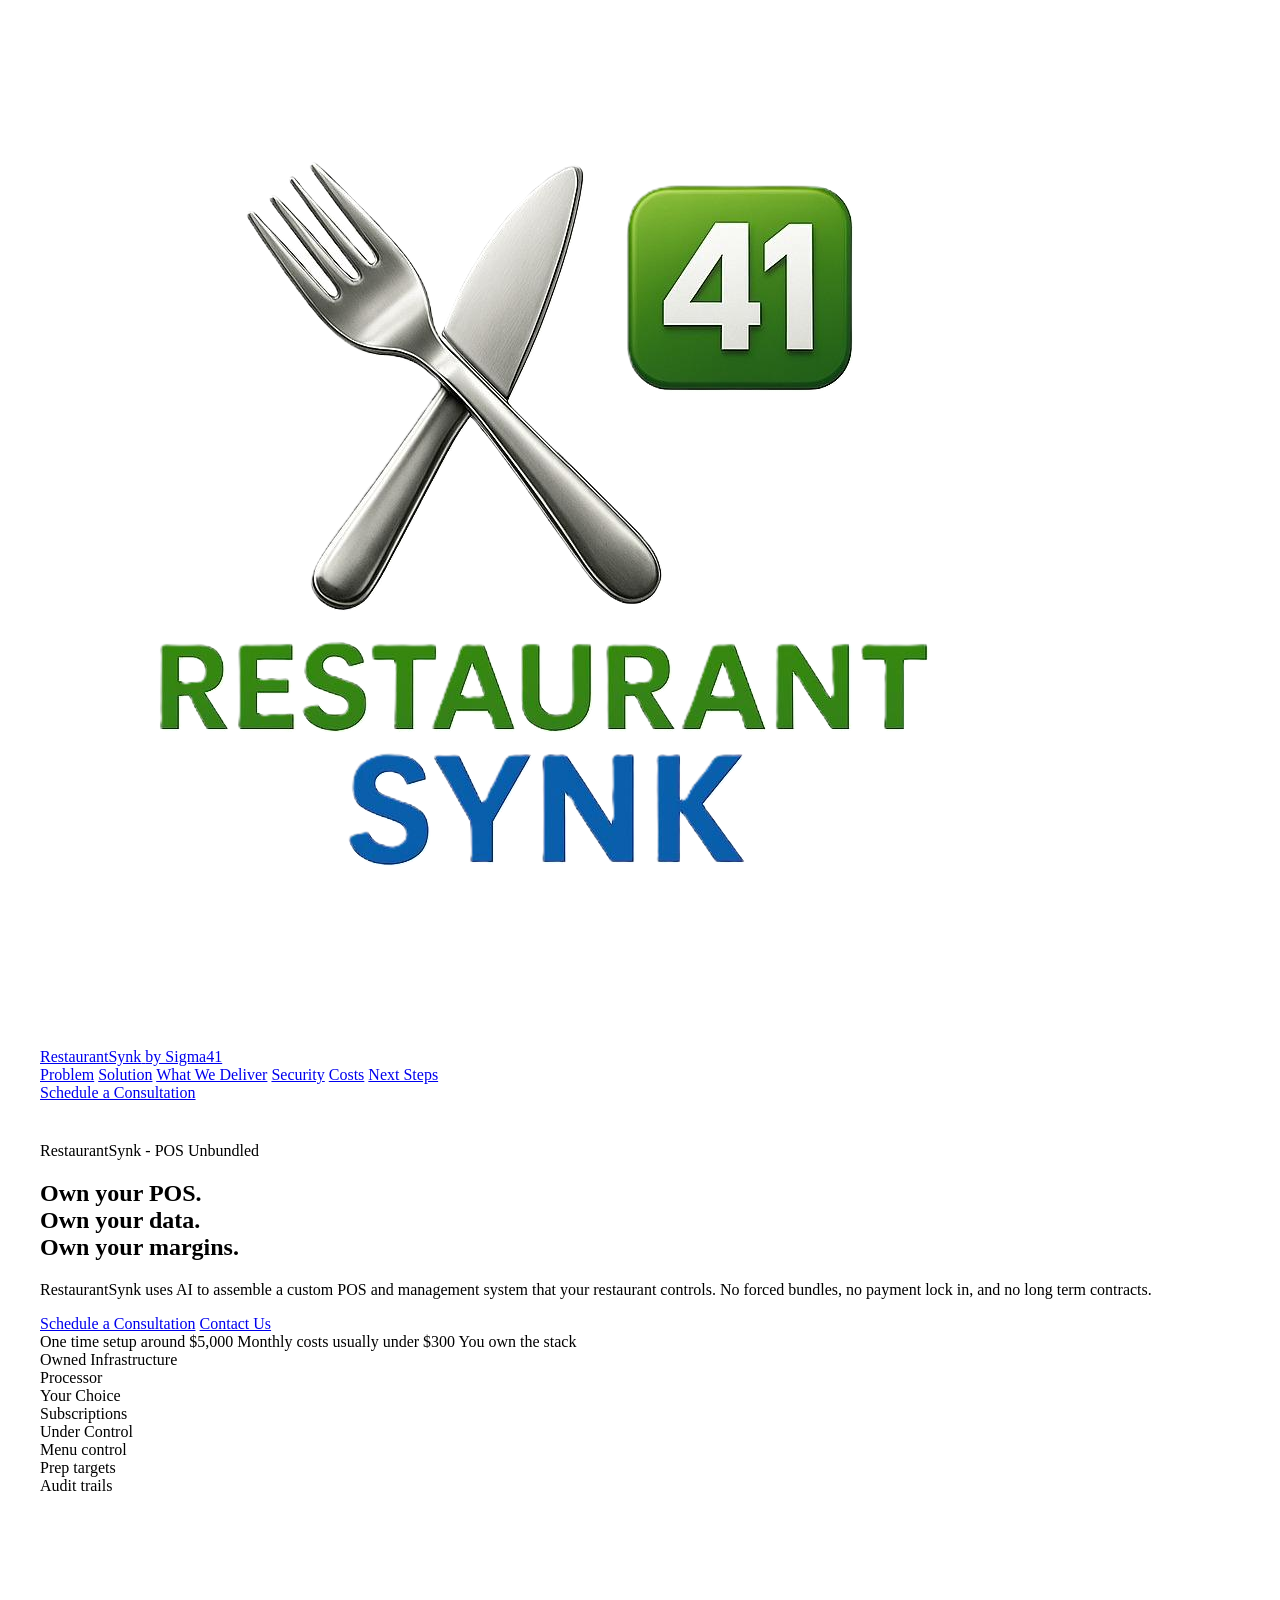
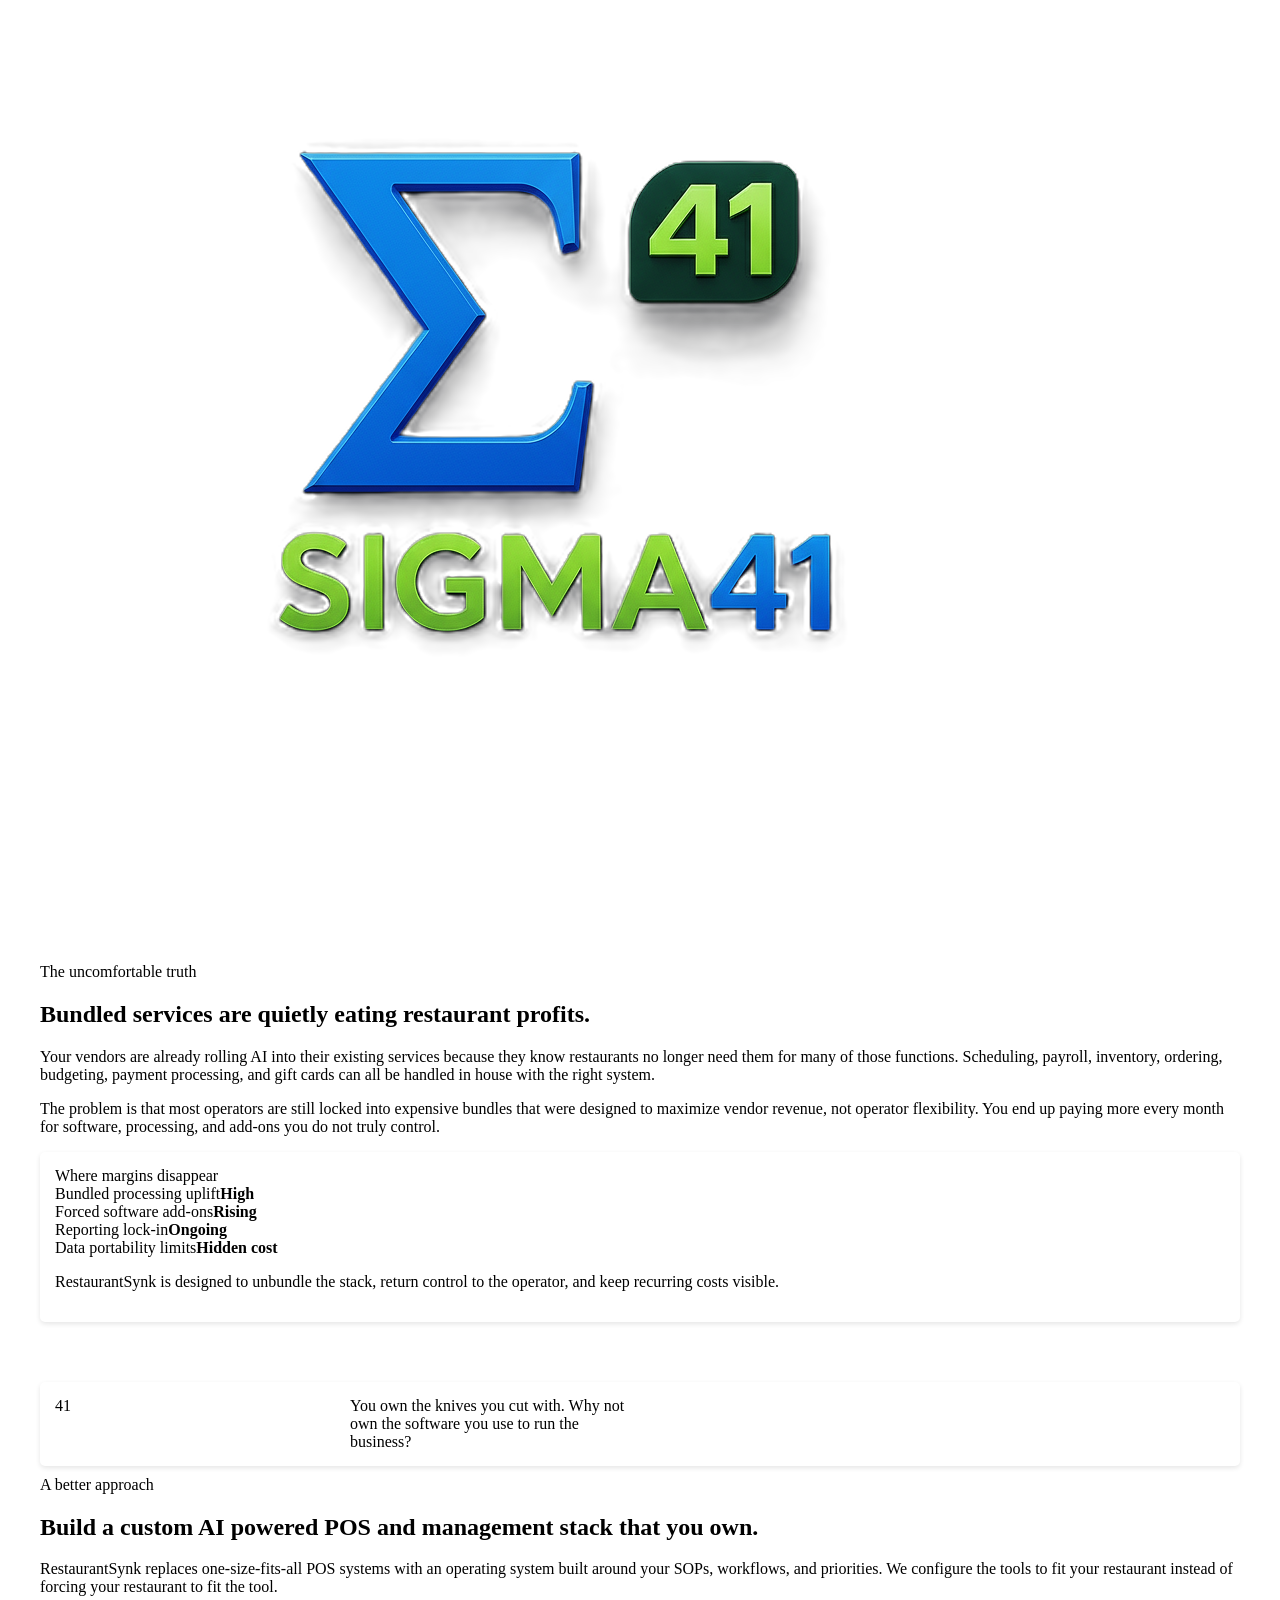
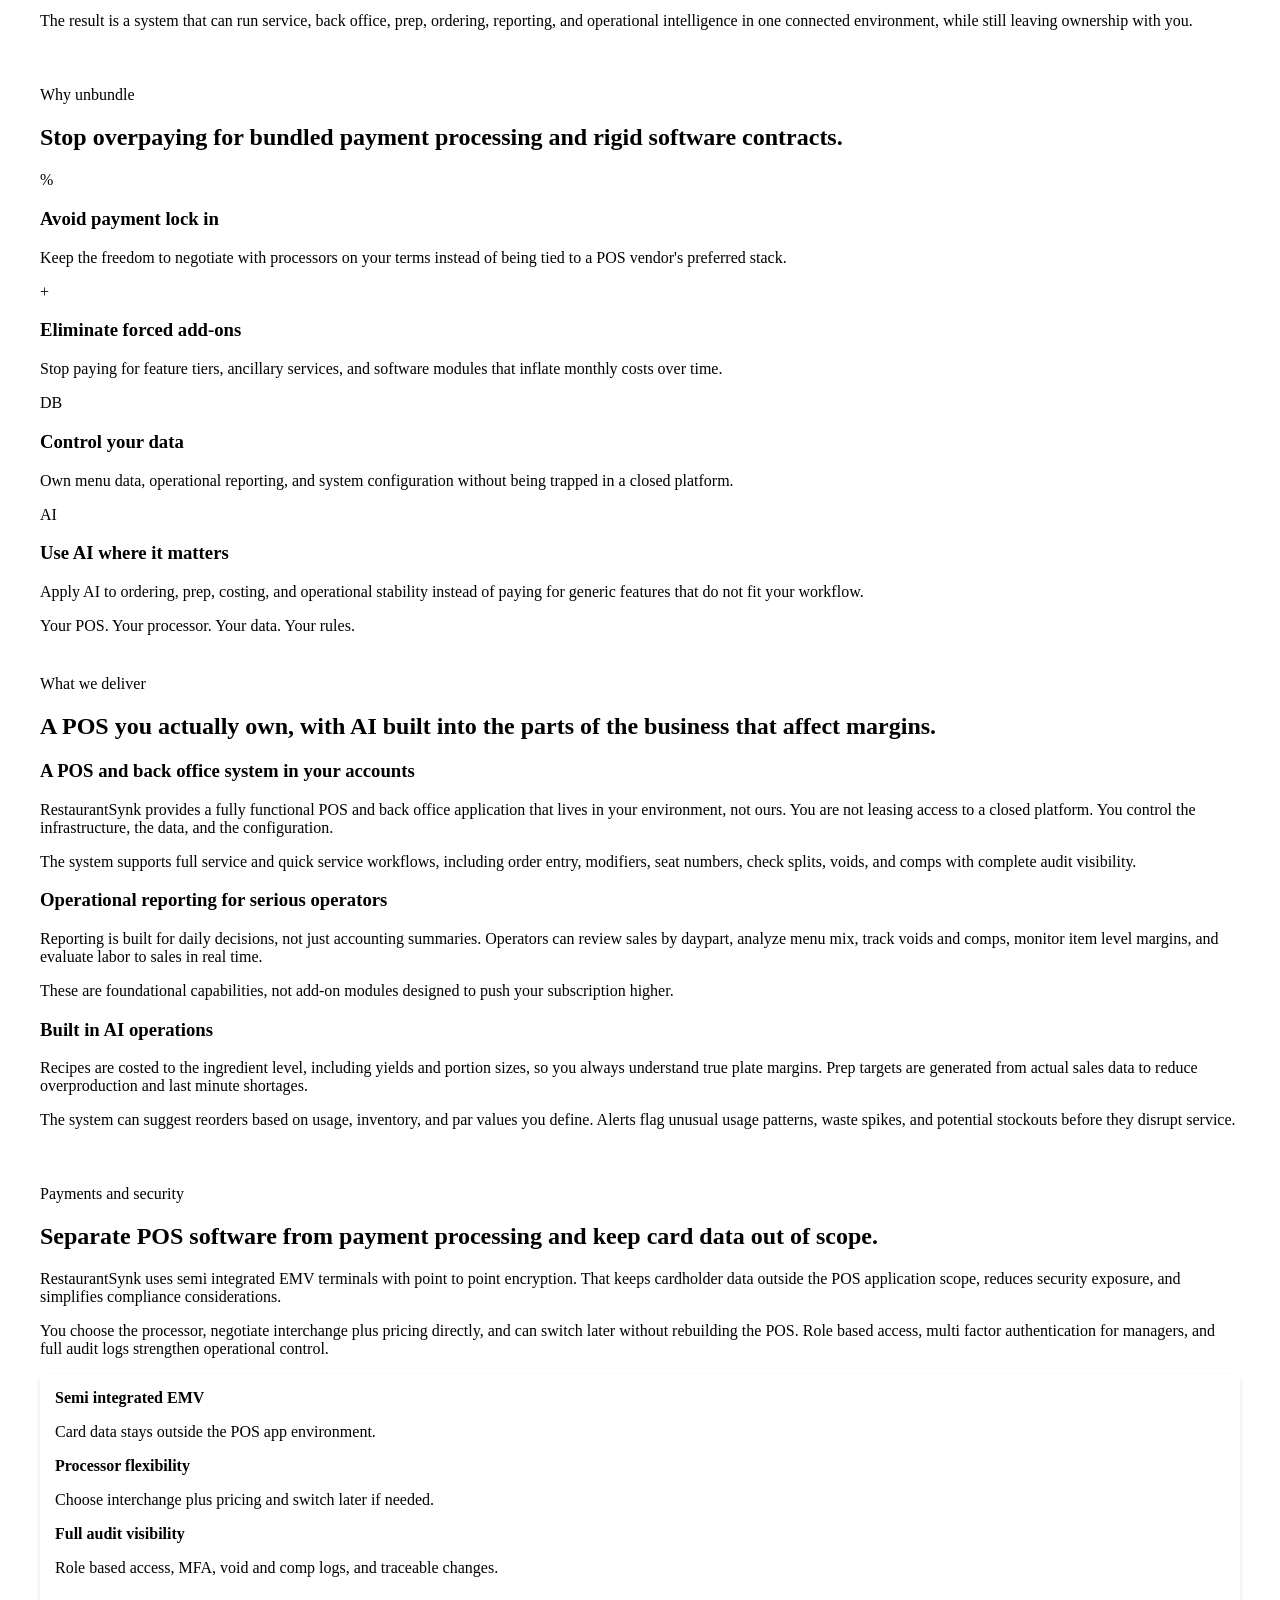
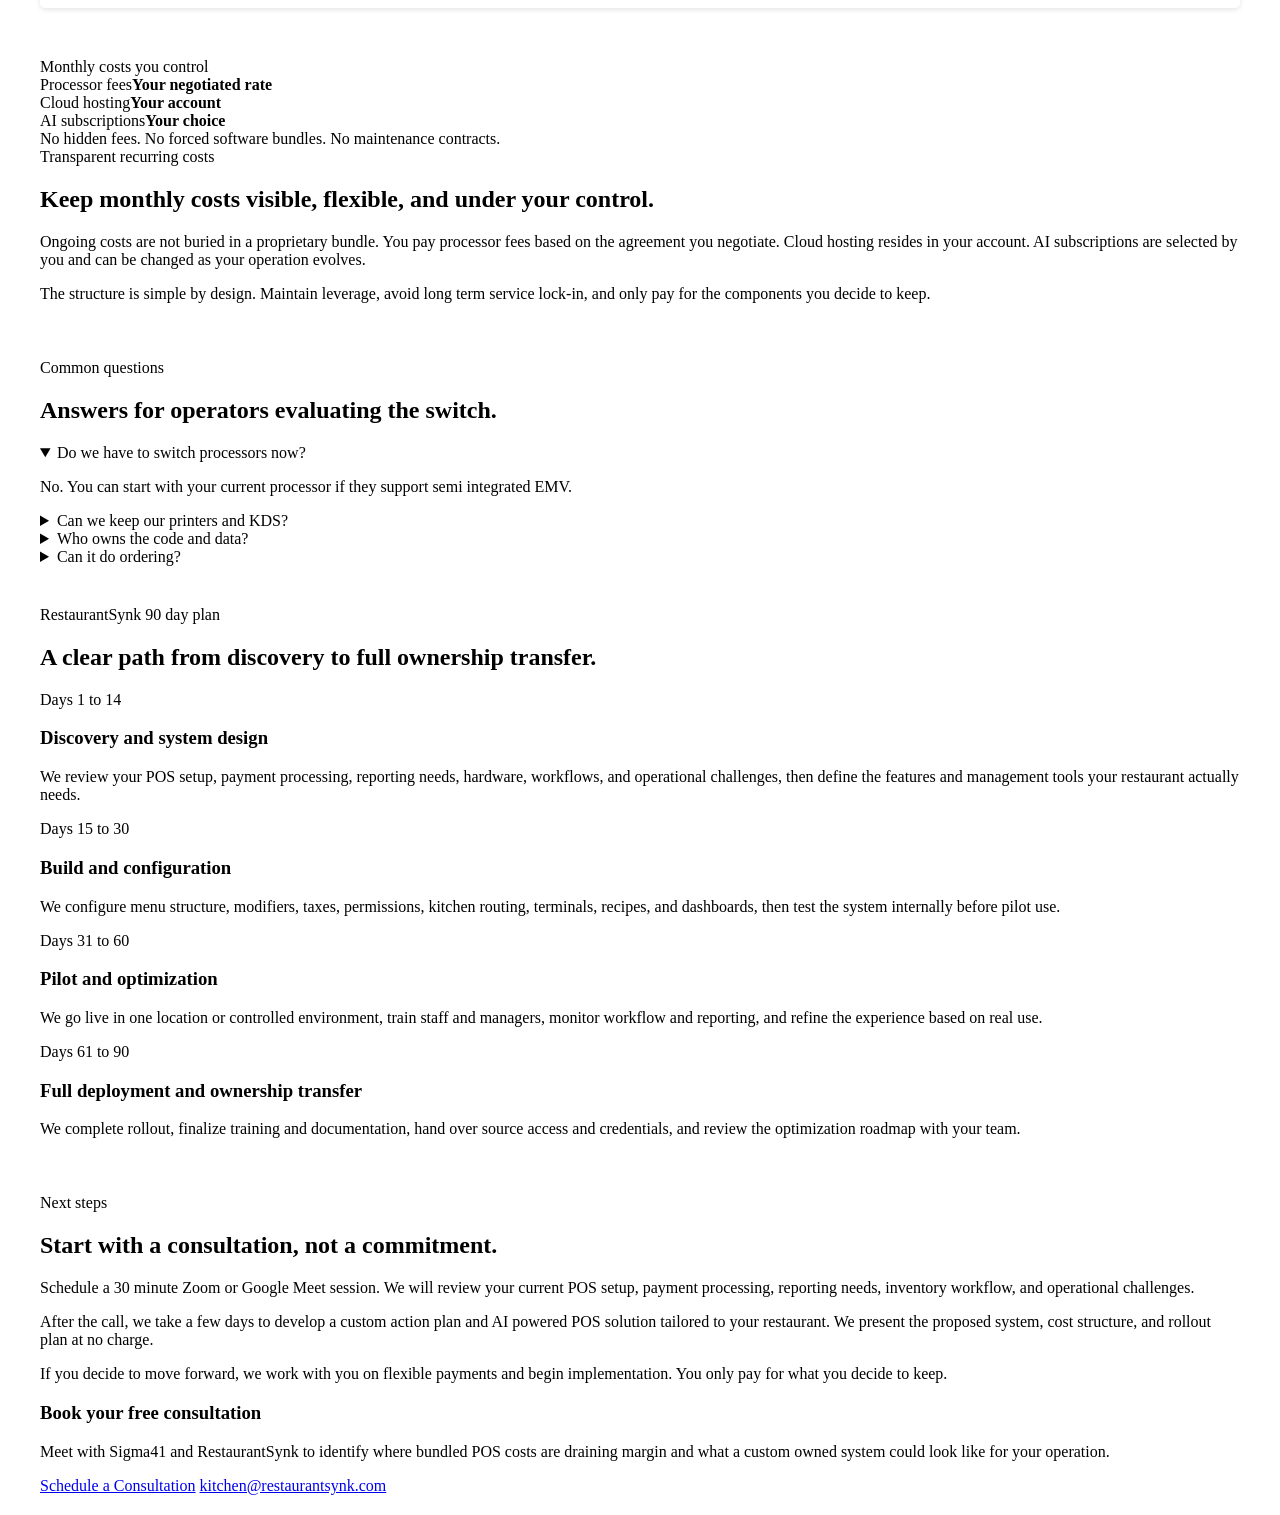
==== commit 0274adb7: "Add files via upload" ====
--- a/index.html
+++ b/index.html
@@ -1,74 +1,382 @@
 <!DOCTYPE html>
 <html lang="en">
 <head>
-    <meta charset="UTF-8">
-    <meta name="viewport" content="width=device-width, initial-scale=1.0">
-    <title>RestaurantSynk Landing Page</title>
-    <link rel="stylesheet" href="styles.css">
+  <meta charset="UTF-8" />
+  <meta name="viewport" content="width=device-width, initial-scale=1.0" />
+  <title>RestaurantSynk | POS Unbundled</title>
+  <meta name="description" content="Own your POS, your data, and your margins. RestaurantSynk builds custom AI-powered POS and back-office systems without forced bundles or payment lock-in." />
+  <link rel="preconnect" href="https://fonts.googleapis.com">
+  <link rel="preconnect" href="https://fonts.gstatic.com" crossorigin>
+  <link href="https://fonts.googleapis.com/css2?family=Inter:wght@400;500;600;700;800&display=swap" rel="stylesheet">
+  <link rel="stylesheet" href="styles.css" />
 </head>
 <body>
-    <header>
-        <h1>Welcome to RestaurantSynk</h1>
-        <nav>
-            <ul>
-                <li><a href="#hero">Home</a></li>
-                <li><a href="#problem">Problem</a></li>
-                <li><a href="#solution">Solution</a></li>
-                <li><a href="#pricing">Pricing</a></li>
-                <li><a href="#faq">FAQ</a></li>
-                <li><a href="#roadmap">Roadmap</a></li>
-                <li><a href="#contact">Contact</a></li>
-            </ul>
+  <div class="site-shell">
+    <header class="topbar">
+      <div class="container nav-wrap">
+        <a class="brand" href="#top" aria-label="RestaurantSynk home">
+          <img src="assets/restaurantsynk-logo.png" alt="RestaurantSynk logo" class="brand-logo" />
+          <div class="brand-copy">
+            <span class="brand-name">RestaurantSynk</span>
+            <span class="brand-sub">by Sigma41</span>
+          </div>
+        </a>
+        <nav class="nav-links">
+          <a href="#problem">Problem</a>
+          <a href="#solution">Solution</a>
+          <a href="#deliver">What We Deliver</a>
+          <a href="#security">Security</a>
+          <a href="#cost">Costs</a>
+          <a href="#next-steps">Next Steps</a>
         </nav>
+        <a class="btn btn-small" href="https://calendly.com/kitchen-restaurantsynk/30min" target="_blank" rel="noreferrer">Schedule a Consultation</a>
+      </div>
     </header>
-    <section id="hero">
-        <h2>Transforming Restaurant Management</h2>
-        <p>Your all-in-one solution for running your restaurant smoothly.</p>
-        <a href="#cta" class="button">Get Started</a>
-    </section>
-    <section id="problem">
-        <h2>The Problem</h2>
-        <p>Restaurants face numerous challenges: inefficient management, customer dissatisfaction, and lost revenue.</p>
-    </section>
-    <section id="solution">
-        <h2>Our Solution</h2>
-        <p>RestaurantSynk optimizes your restaurant's operations with integrated tools for scheduling, inventory, and customer management.</p>
-    </section>
-    <section id="security">
-        <h2>Security</h2>
-        <p>Your data is safe with us. We implement state-of-the-art security measures to protect your information.</p>
-    </section>
-    <section id="pricing">
-        <h2>Pricing</h2>
-        <p>Choose a plan that fits your needs:
-            <ul>
-                <li>Basic: $29/month</li>
-                <li>Pro: $59/month</li>
-                <li>Enterprise: $99/month</li>
-            </ul>
-        </p>
-    </section>
-    <section id="faq">
-        <h2>Frequently Asked Questions</h2>
-        <p>
-            <strong>1. How does RestaurantSynk work?</strong><br>
-            It integrates all aspects of restaurant management in one platform.
-        </p>
-        <p>
-            <strong>2. Can I cancel my subscription anytime?</strong><br>
-            Yes, you can cancel your subscription at any time.
-        </p>
-    </section>
-    <section id="roadmap">
-        <h2>Roadmap</h2>
-        <p>We have exciting features planned for the next year, including enhanced analytics and mobile support.</p>
-    </section>
-    <section id="cta">
-        <h2>Call to Action</h2>
-        <p>Ready to transform your restaurant management experience? <a href="#">Sign Up Now</a></p>
-    </section>
-    <footer>
-        <p>&copy; 2026 RestaurantSynk. All rights reserved.</p>
-    </footer>
+
+    <main id="top">
+      <section class="hero">
+        <div class="container hero-grid">
+          <div class="hero-copy">
+            <div class="eyebrow">RestaurantSynk - POS Unbundled</div>
+            <h1>Own your POS.<br>Own your data.<br>Own your margins.</h1>
+            <p class="hero-lead">
+              RestaurantSynk uses AI to assemble a custom POS and management system that your restaurant controls. No forced bundles, no payment lock in, and no long term contracts.
+            </p>
+            <div class="hero-actions">
+              <a class="btn" href="https://calendly.com/kitchen-restaurantsynk/30min" target="_blank" rel="noreferrer">Schedule a Consultation</a>
+              <a class="btn btn-ghost" href="mailto:kitchen@restaurantsynk.com">Contact Us</a>
+            </div>
+            <div class="hero-points">
+              <span>One time setup around $5,000</span>
+              <span>Monthly costs usually under $300</span>
+              <span>You own the stack</span>
+            </div>
+          </div>
+          <div class="hero-visual">
+            <div class="visual-card control-card">
+              <div class="visual-top">
+                <span class="pill">Owned Infrastructure</span>
+                <span class="status-dot"></span>
+              </div>
+              <div class="mock-screen">
+                <div class="mock-sidebar">
+                  <div class="mock-icon"></div>
+                  <div class="mock-icon"></div>
+                  <div class="mock-icon active"></div>
+                  <div class="mock-icon"></div>
+                </div>
+                <div class="mock-content">
+                  <div class="metric-row">
+                    <div class="metric-card green">
+                      <div class="metric-label">Processor</div>
+                      <div class="metric-value">Your Choice</div>
+                    </div>
+                    <div class="metric-card blue">
+                      <div class="metric-label">Subscriptions</div>
+                      <div class="metric-value">Under Control</div>
+                    </div>
+                  </div>
+                  <div class="chart-card">
+                    <div class="chart-line"></div>
+                    <div class="chart-bars">
+                      <span></span><span></span><span></span><span></span><span></span>
+                    </div>
+                  </div>
+                  <div class="feature-list">
+                    <div>Menu control</div>
+                    <div>Prep targets</div>
+                    <div>Audit trails</div>
+                  </div>
+                </div>
+              </div>
+            </div>
+            <div class="sigma-badge">
+              <img src="assets/sigma41-logo.png" alt="Sigma41 logo" />
+            </div>
+          </div>
+        </div>
+      </section>
+
+      <section class="section" id="problem">
+        <div class="container split-layout">
+          <div>
+            <div class="eyebrow">The uncomfortable truth</div>
+            <h2>Bundled services are quietly eating restaurant profits.</h2>
+            <p>
+              Your vendors are already rolling AI into their existing services because they know restaurants no longer need them for many of those functions. Scheduling, payroll, inventory, ordering, budgeting, payment processing, and gift cards can all be handled in house with the right system.
+            </p>
+            <p>
+              The problem is that most operators are still locked into expensive bundles that were designed to maximize vendor revenue, not operator flexibility. You end up paying more every month for software, processing, and add-ons you do not truly control.
+            </p>
+          </div>
+          <div class="panel stack-panel">
+            <div class="stack-title">Where margins disappear</div>
+            <div class="cost-stack">
+              <div class="stack-row"><span>Bundled processing uplift</span><strong>High</strong></div>
+              <div class="stack-row"><span>Forced software add-ons</span><strong>Rising</strong></div>
+              <div class="stack-row"><span>Reporting lock-in</span><strong>Ongoing</strong></div>
+              <div class="stack-row"><span>Data portability limits</span><strong>Hidden cost</strong></div>
+            </div>
+            <p class="panel-note">RestaurantSynk is designed to unbundle the stack, return control to the operator, and keep recurring costs visible.</p>
+          </div>
+        </div>
+      </section>
+
+      <section class="section alt" id="solution">
+        <div class="container split-layout reverse">
+          <div class="panel knives-panel">
+            <div class="panel-graphic">
+              <div class="blade"></div>
+              <div class="blade second"></div>
+              <div class="square-41">41</div>
+            </div>
+            <div class="panel-note big">You own the knives you cut with. Why not own the software you use to run the business?</div>
+          </div>
+          <div>
+            <div class="eyebrow">A better approach</div>
+            <h2>Build a custom AI powered POS and management stack that you own.</h2>
+            <p>
+              RestaurantSynk replaces one-size-fits-all POS systems with an operating system built around your SOPs, workflows, and priorities. We configure the tools to fit your restaurant instead of forcing your restaurant to fit the tool.
+            </p>
+            <p>
+              The result is a system that can run service, back office, prep, ordering, reporting, and operational intelligence in one connected environment, while still leaving ownership with you.
+            </p>
+          </div>
+        </div>
+      </section>
+
+      <section class="section" id="why-unbundle">
+        <div class="container">
+          <div class="section-header center">
+            <div class="eyebrow">Why unbundle</div>
+            <h2>Stop overpaying for bundled payment processing and rigid software contracts.</h2>
+          </div>
+          <div class="card-grid four-up">
+            <article class="info-card">
+              <div class="icon-wrap">%</div>
+              <h3>Avoid payment lock in</h3>
+              <p>Keep the freedom to negotiate with processors on your terms instead of being tied to a POS vendor's preferred stack.</p>
+            </article>
+            <article class="info-card">
+              <div class="icon-wrap">+</div>
+              <h3>Eliminate forced add-ons</h3>
+              <p>Stop paying for feature tiers, ancillary services, and software modules that inflate monthly costs over time.</p>
+            </article>
+            <article class="info-card">
+              <div class="icon-wrap">DB</div>
+              <h3>Control your data</h3>
+              <p>Own menu data, operational reporting, and system configuration without being trapped in a closed platform.</p>
+            </article>
+            <article class="info-card">
+              <div class="icon-wrap">AI</div>
+              <h3>Use AI where it matters</h3>
+              <p>Apply AI to ordering, prep, costing, and operational stability instead of paying for generic features that do not fit your workflow.</p>
+            </article>
+          </div>
+          <div class="center quote-line">Your POS. Your processor. Your data. Your rules.</div>
+        </div>
+      </section>
+
+      <section class="section alt" id="deliver">
+        <div class="container">
+          <div class="section-header">
+            <div class="eyebrow">What we deliver</div>
+            <h2>A POS you actually own, with AI built into the parts of the business that affect margins.</h2>
+          </div>
+          <div class="deliver-grid">
+            <article class="feature-panel">
+              <h3>A POS and back office system in your accounts</h3>
+              <p>
+                RestaurantSynk provides a fully functional POS and back office application that lives in your environment, not ours. You are not leasing access to a closed platform. You control the infrastructure, the data, and the configuration.
+              </p>
+              <p>
+                The system supports full service and quick service workflows, including order entry, modifiers, seat numbers, check splits, voids, and comps with complete audit visibility.
+              </p>
+            </article>
+            <article class="feature-panel mockup-panel">
+              <div class="mini-ui">
+                <div class="mini-header"></div>
+                <div class="mini-body">
+                  <div class="mini-col">
+                    <span></span><span></span><span></span>
+                  </div>
+                  <div class="mini-main">
+                    <div class="mini-table"></div>
+                    <div class="mini-footer-row">
+                      <div></div><div></div><div></div>
+                    </div>
+                  </div>
+                </div>
+              </div>
+            </article>
+            <article class="feature-panel">
+              <h3>Operational reporting for serious operators</h3>
+              <p>
+                Reporting is built for daily decisions, not just accounting summaries. Operators can review sales by daypart, analyze menu mix, track voids and comps, monitor item level margins, and evaluate labor to sales in real time.
+              </p>
+              <p>
+                These are foundational capabilities, not add-on modules designed to push your subscription higher.
+              </p>
+            </article>
+            <article class="feature-panel">
+              <h3>Built in AI operations</h3>
+              <p>
+                Recipes are costed to the ingredient level, including yields and portion sizes, so you always understand true plate margins. Prep targets are generated from actual sales data to reduce overproduction and last minute shortages.
+              </p>
+              <p>
+                The system can suggest reorders based on usage, inventory, and par values you define. Alerts flag unusual usage patterns, waste spikes, and potential stockouts before they disrupt service.
+              </p>
+            </article>
+          </div>
+        </div>
+      </section>
+
+      <section class="section" id="security">
+        <div class="container split-layout">
+          <div>
+            <div class="eyebrow">Payments and security</div>
+            <h2>Separate POS software from payment processing and keep card data out of scope.</h2>
+            <p>
+              RestaurantSynk uses semi integrated EMV terminals with point to point encryption. That keeps cardholder data outside the POS application scope, reduces security exposure, and simplifies compliance considerations.
+            </p>
+            <p>
+              You choose the processor, negotiate interchange plus pricing directly, and can switch later without rebuilding the POS. Role based access, multi factor authentication for managers, and full audit logs strengthen operational control.
+            </p>
+          </div>
+          <div class="panel security-panel">
+            <div class="security-item">
+              <span class="shield"></span>
+              <div>
+                <strong>Semi integrated EMV</strong>
+                <p>Card data stays outside the POS app environment.</p>
+              </div>
+            </div>
+            <div class="security-item">
+              <span class="shield"></span>
+              <div>
+                <strong>Processor flexibility</strong>
+                <p>Choose interchange plus pricing and switch later if needed.</p>
+              </div>
+            </div>
+            <div class="security-item">
+              <span class="shield"></span>
+              <div>
+                <strong>Full audit visibility</strong>
+                <p>Role based access, MFA, void and comp logs, and traceable changes.</p>
+              </div>
+            </div>
+          </div>
+        </div>
+      </section>
+
+      <section class="section alt" id="cost">
+        <div class="container split-layout reverse">
+          <div class="pricing-panel">
+            <div class="price-head">Monthly costs you control</div>
+            <div class="price-card">
+              <div class="price-row"><span>Processor fees</span><strong>Your negotiated rate</strong></div>
+              <div class="price-row"><span>Cloud hosting</span><strong>Your account</strong></div>
+              <div class="price-row"><span>AI subscriptions</span><strong>Your choice</strong></div>
+            </div>
+            <div class="pricing-note">No hidden fees. No forced software bundles. No maintenance contracts.</div>
+          </div>
+          <div>
+            <div class="eyebrow">Transparent recurring costs</div>
+            <h2>Keep monthly costs visible, flexible, and under your control.</h2>
+            <p>
+              Ongoing costs are not buried in a proprietary bundle. You pay processor fees based on the agreement you negotiate. Cloud hosting resides in your account. AI subscriptions are selected by you and can be changed as your operation evolves.
+            </p>
+            <p>
+              The structure is simple by design. Maintain leverage, avoid long term service lock-in, and only pay for the components you decide to keep.
+            </p>
+          </div>
+        </div>
+      </section>
+
+      <section class="section" id="faq">
+        <div class="container">
+          <div class="section-header center">
+            <div class="eyebrow">Common questions</div>
+            <h2>Answers for operators evaluating the switch.</h2>
+          </div>
+          <div class="faq-list">
+            <details open>
+              <summary>Do we have to switch processors now?</summary>
+              <p>No. You can start with your current processor if they support semi integrated EMV.</p>
+            </details>
+            <details>
+              <summary>Can we keep our printers and KDS?</summary>
+              <p>In most cases, yes. We verify drivers, network readiness, and workflow fit before implementation.</p>
+            </details>
+            <details>
+              <summary>Who owns the code and data?</summary>
+              <p>You do. It lives in your accounts, exports are open, and APIs remain available.</p>
+            </details>
+            <details>
+              <summary>Can it do ordering?</summary>
+              <p>Yes. The system can suggest orders based on usage, inventory, and par levels set by you.</p>
+            </details>
+          </div>
+        </div>
+      </section>
+
+      <section class="section alt" id="roadmap">
+        <div class="container">
+          <div class="section-header center">
+            <div class="eyebrow">RestaurantSynk 90 day plan</div>
+            <h2>A clear path from discovery to full ownership transfer.</h2>
+          </div>
+          <div class="timeline">
+            <article class="timeline-step">
+              <span class="timeline-day">Days 1 to 14</span>
+              <h3>Discovery and system design</h3>
+              <p>We review your POS setup, payment processing, reporting needs, hardware, workflows, and operational challenges, then define the features and management tools your restaurant actually needs.</p>
+            </article>
+            <article class="timeline-step">
+              <span class="timeline-day">Days 15 to 30</span>
+              <h3>Build and configuration</h3>
+              <p>We configure menu structure, modifiers, taxes, permissions, kitchen routing, terminals, recipes, and dashboards, then test the system internally before pilot use.</p>
+            </article>
+            <article class="timeline-step">
+              <span class="timeline-day">Days 31 to 60</span>
+              <h3>Pilot and optimization</h3>
+              <p>We go live in one location or controlled environment, train staff and managers, monitor workflow and reporting, and refine the experience based on real use.</p>
+            </article>
+            <article class="timeline-step">
+              <span class="timeline-day">Days 61 to 90</span>
+              <h3>Full deployment and ownership transfer</h3>
+              <p>We complete rollout, finalize training and documentation, hand over source access and credentials, and review the optimization roadmap with your team.</p>
+            </article>
+          </div>
+        </div>
+      </section>
+
+      <section class="section cta-section" id="next-steps">
+        <div class="container cta-grid">
+          <div>
+            <div class="eyebrow">Next steps</div>
+            <h2>Start with a consultation, not a commitment.</h2>
+            <p>
+              Schedule a 30 minute Zoom or Google Meet session. We will review your current POS setup, payment processing, reporting needs, inventory workflow, and operational challenges.
+            </p>
+            <p>
+              After the call, we take a few days to develop a custom action plan and AI powered POS solution tailored to your restaurant. We present the proposed system, cost structure, and rollout plan at no charge.
+            </p>
+            <p>
+              If you decide to move forward, we work with you on flexible payments and begin implementation. You only pay for what you decide to keep.
+            </p>
+          </div>
+          <div class="cta-card">
+            <h3>Book your free consultation</h3>
+            <p>Meet with Sigma41 and RestaurantSynk to identify where bundled POS costs are draining margin and what a custom owned system could look like for your operation.</p>
+            <a class="btn" href="https://calendly.com/kitchen-restaurantsynk/30min" target="_blank" rel="noreferrer">Schedule a Consultation</a>
+            <a class="email-link" href="mailto:kitchen@restaurantsynk.com">kitchen@restaurantsynk.com</a>
+          </div>
+        </div>
+      </section>
+    </main>
+  </div>
+
+  <script src="script.js"></script>
 </body>
-</html>+</html>
--- a/styles.css
+++ b/styles.css
@@ -1,23 +1,81 @@
-:root {
-  --primary-color: #3498db;
-  --secondary-color: #2ecc71;
-  --font-stack: 'Helvetica Neue', sans-serif;
+.root {
+  --primary-color: #3467eb;
+  --secondary-color: #ffcd3c;
+  --background-color: #f4f4f4;
+  --text-color: #333;
+  --font-family: 'Arial, sans-serif';
 }
 
 body {
-  background-color: var(--primary-color);
-  color: #333;
-  font-family: var(--font-stack);
+  font-family: var(--font-family);
+  color: var(--text-color);
+  background-color: var(--background-color);
+  margin: 0;
+  padding: 0;
 }
 
-header {
-  background-color: var(--secondary-color);
-  padding: 1rem;
+.header {
+  background: var(--primary-color);
+  padding: 20px;
   text-align: center;
 }
 
-@media (max-width: 800px) {
-  body {
-    background-color: #fff;
+.header h1 {
+  color: white;
+}
+
+.container {
+  padding: 20px;
+  max-width: 1200px;
+  margin: auto;
+}
+
+.panel {
+  border: 1px solid var(--secondary-color);
+  padding: 15px;
+  margin: 10px 0;
+  border-radius: 5px;
+  background: white;
+  box-shadow: 0 2px 5px rgba(0, 0, 0, 0.1);
+}
+
+.responsive {
+  display: flex;
+  flex-wrap: wrap;
+}
+
+.responsive .column {
+  flex: 1;
+  padding: 10px;
+}
+
+@media (max-width: 600px) {
+  .header {
+    text-align: left;
   }
-}+  .panel {
+    margin: 5px 0;
+  }
+}
+
+.animated {
+  transition: transform 0.3s ease;
+}
+
+.animated:hover {
+  transform: scale(1.05);
+}
+
+.knives-panel {
+  display: grid;
+  grid-template-columns: repeat(4, 1fr);
+  gap: 10px;
+}
+
+.knives-panel .knife {
+  background: var(--primary-color);
+  border-radius: 10px;
+  padding: 10px;
+  color: white;
+  text-align: center;
+}
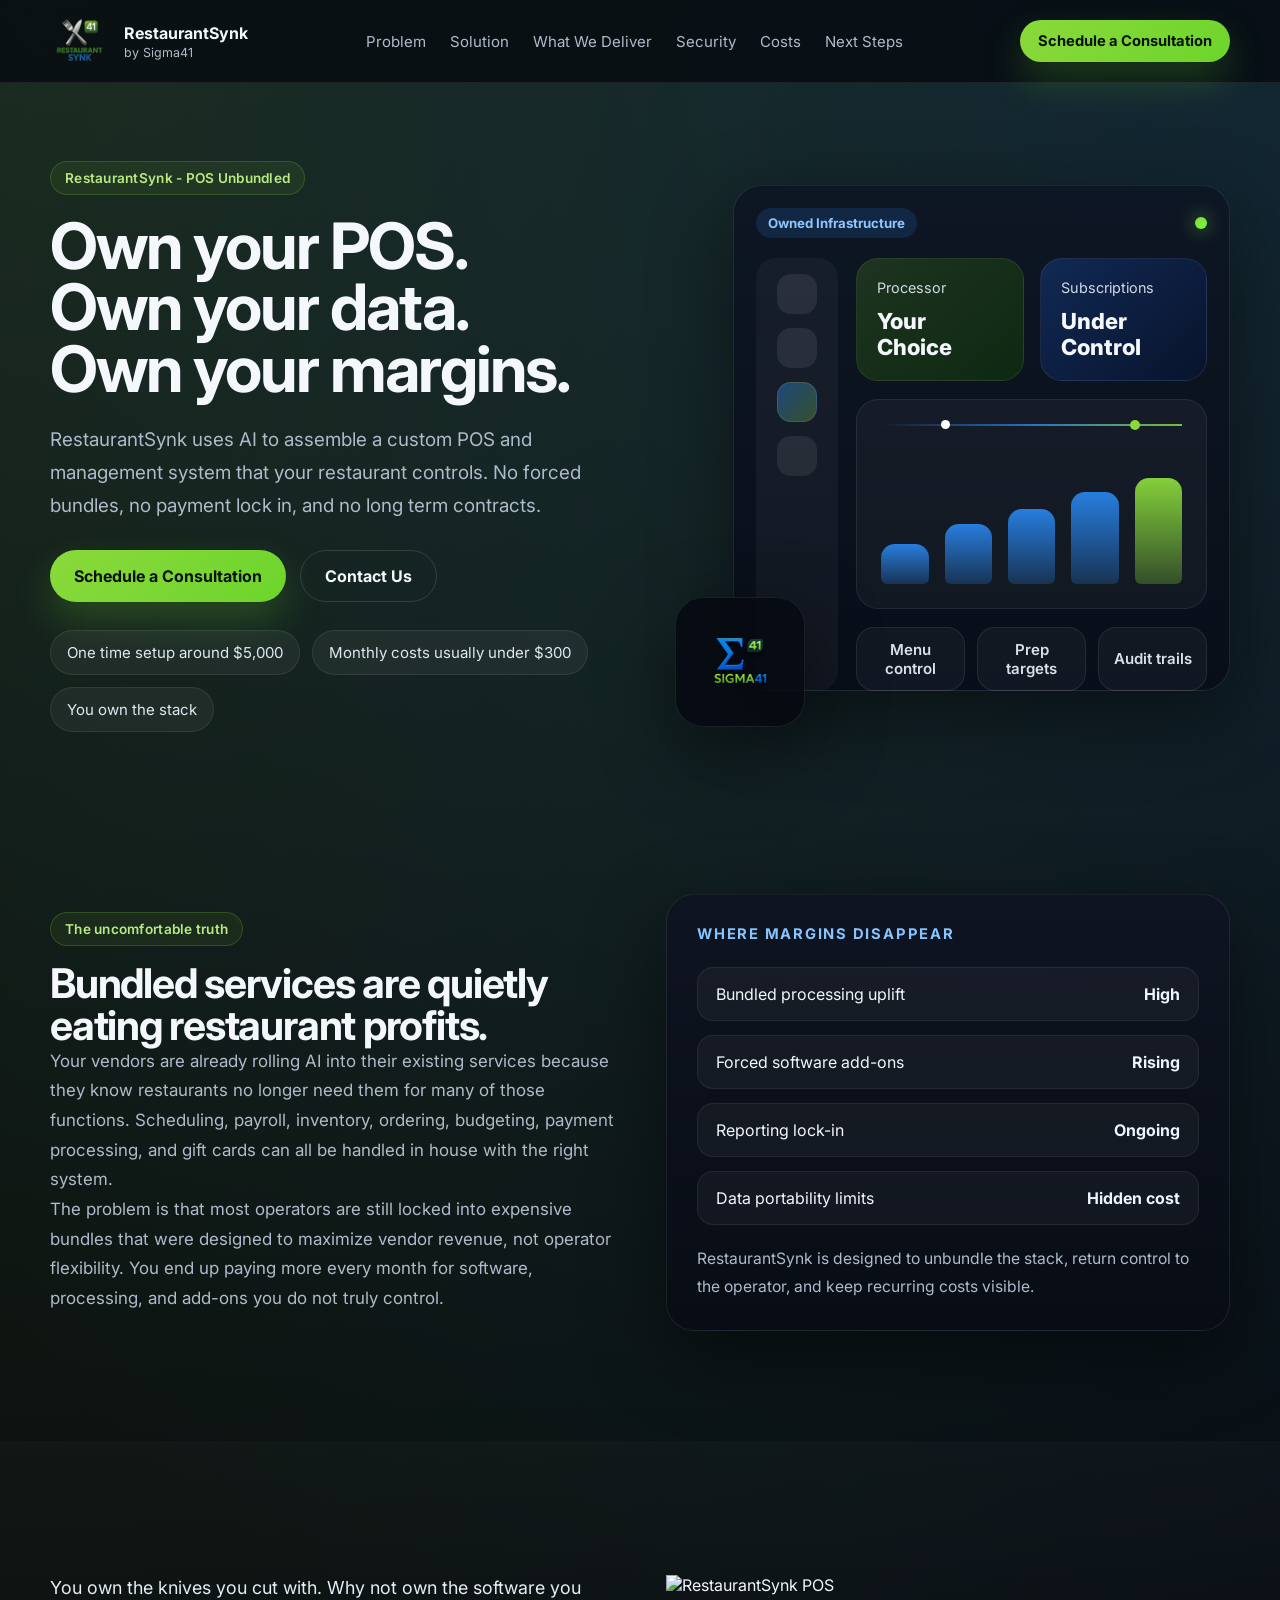
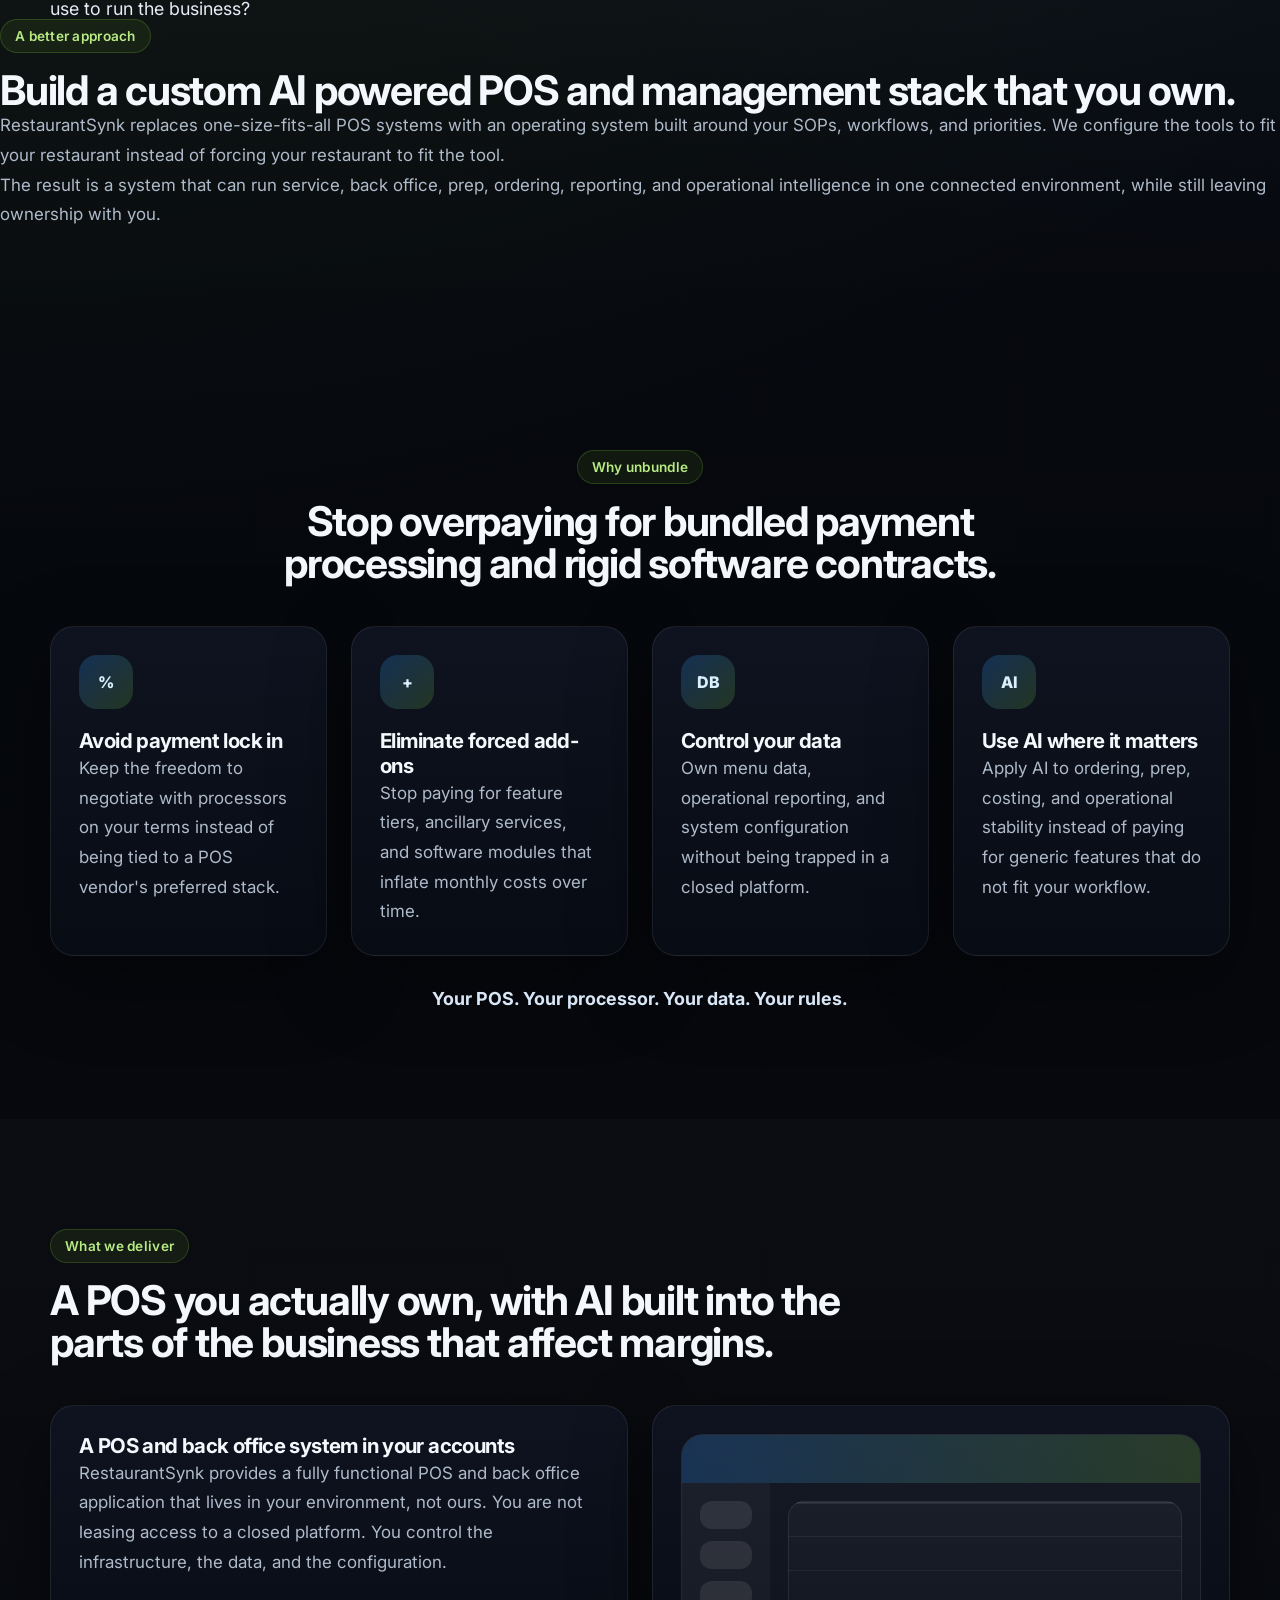
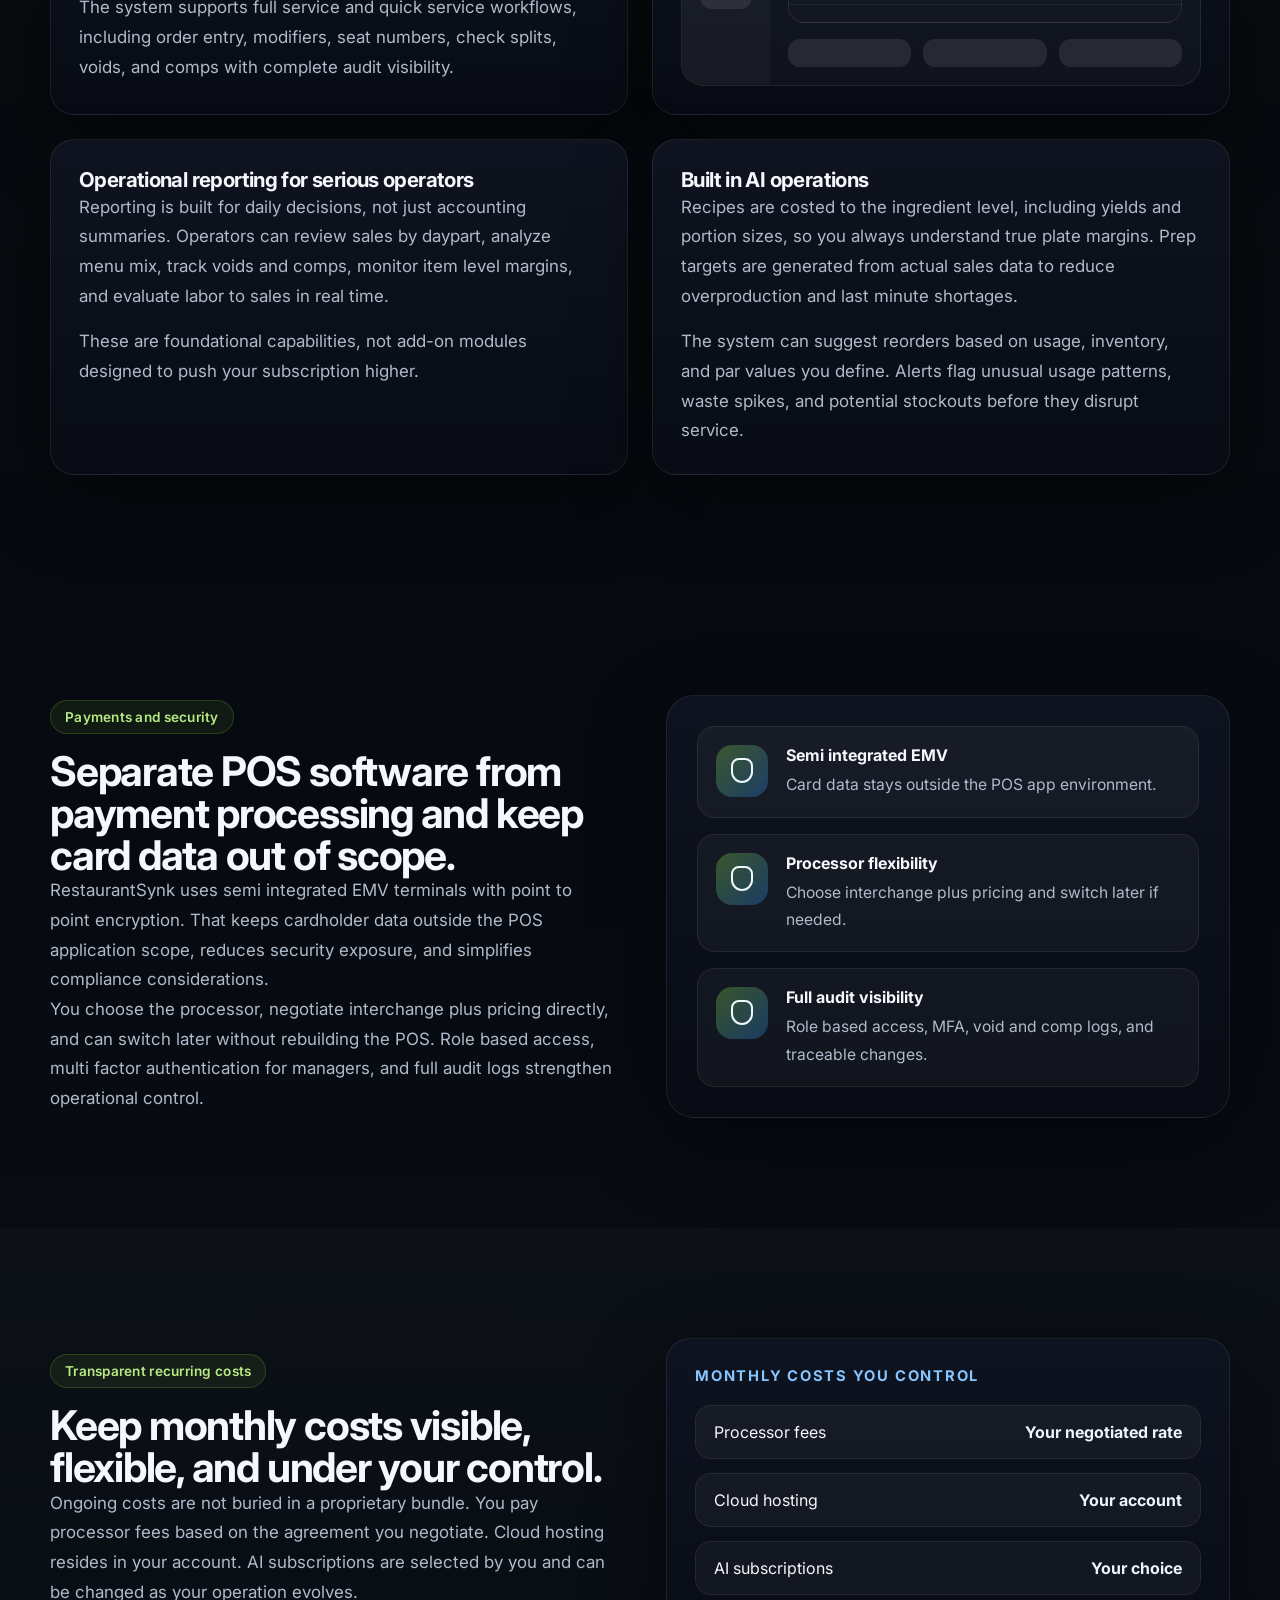
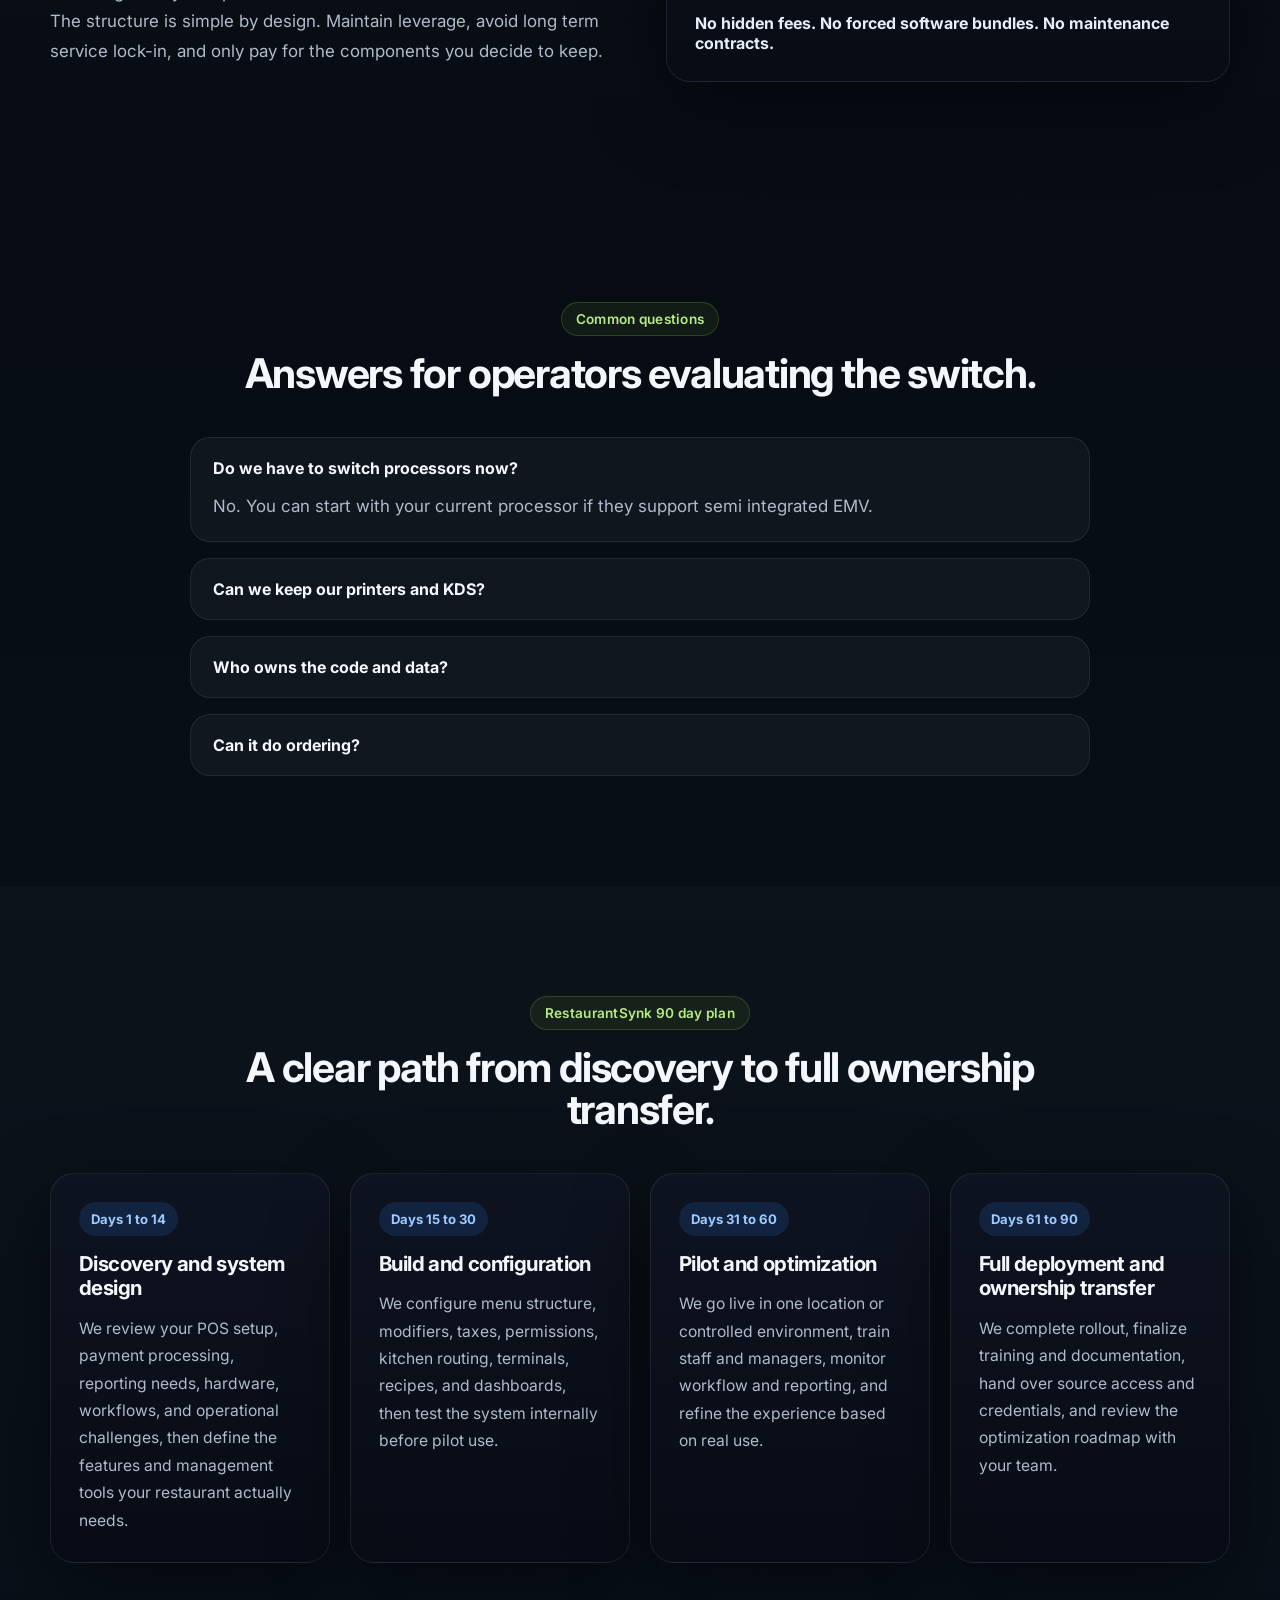
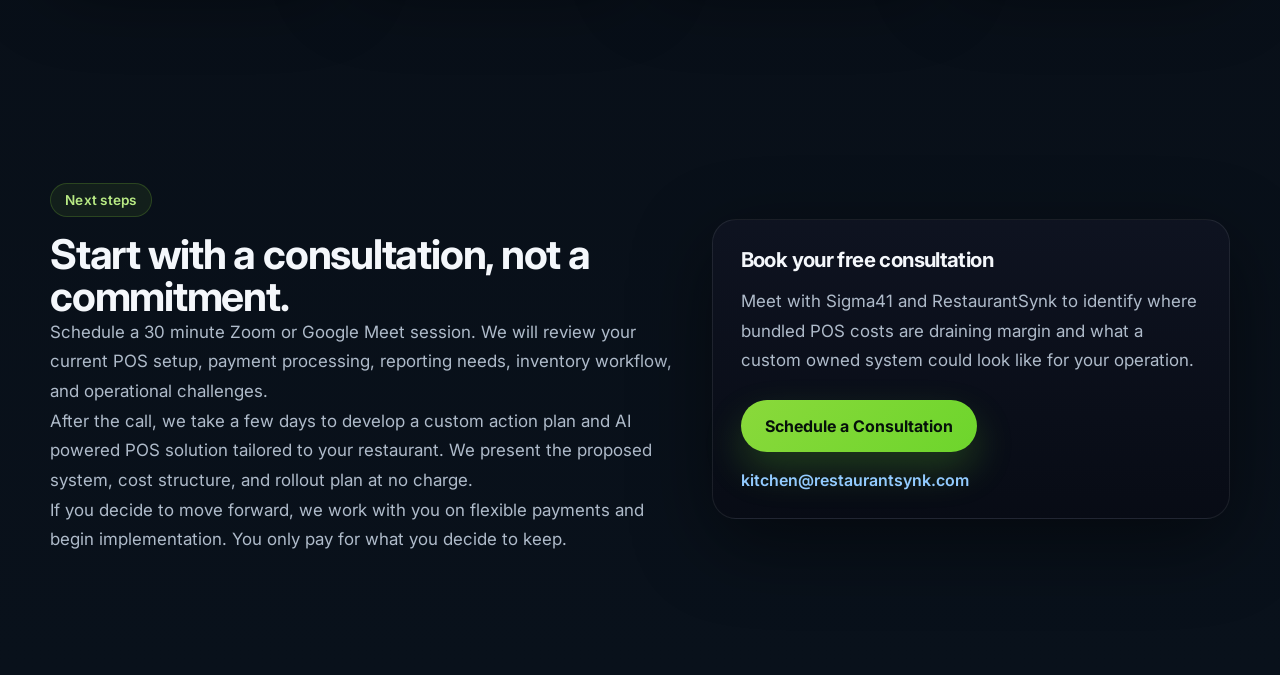
==== commit 985f8fcc: "Update section layout to include feature image Replaced knives panel with feature image for Restaura" ====
--- a/index.html
+++ b/index.html
@@ -124,12 +124,9 @@
 
       <section class="section alt" id="solution">
         <div class="container split-layout reverse">
-          <div class="panel knives-panel">
-            <div class="panel-graphic">
-              <div class="blade"></div>
-              <div class="blade second"></div>
-              <div class="square-41">41</div>
-            </div>
+          <div class="feature-image">
+    <img src="restaurantsynk-logo.png" alt="RestaurantSynk POS">
+</div>
             <div class="panel-note big">You own the knives you cut with. Why not own the software you use to run the business?</div>
           </div>
           <div>
--- a/styles.css
+++ b/styles.css
@@ -1,81 +1,824 @@
-.root {
-  --primary-color: #3467eb;
-  --secondary-color: #ffcd3c;
-  --background-color: #f4f4f4;
-  --text-color: #333;
-  --font-family: 'Arial, sans-serif';
-}
-
+:root {
+  --bg: #06080d;
+  --bg-soft: #0d1119;
+  --panel: rgba(13, 18, 30, 0.88);
+  --panel-solid: #0f1421;
+  --text: #f4f7fb;
+  --muted: #afbbca;
+  --line: rgba(255, 255, 255, 0.08);
+  --green: #8ad93b;
+  --green-deep: #5fa51b;
+  --blue: #2b8fff;
+  --blue-deep: #1d5fd7;
+  --shadow: 0 24px 80px rgba(0, 0, 0, 0.45);
+  --radius-xl: 28px;
+  --radius-lg: 20px;
+  --radius-md: 14px;
+  --max: 1180px;
+}
+
+* { box-sizing: border-box; }
+html { scroll-behavior: smooth; }
 body {
-  font-family: var(--font-family);
-  color: var(--text-color);
-  background-color: var(--background-color);
   margin: 0;
-  padding: 0;
-}
-
-.header {
-  background: var(--primary-color);
+  font-family: 'Inter', system-ui, sans-serif;
+  color: var(--text);
+  background:
+    radial-gradient(circle at top right, rgba(43, 143, 255, 0.14), transparent 26%),
+    radial-gradient(circle at top left, rgba(138, 217, 59, 0.14), transparent 30%),
+    linear-gradient(180deg, #070a10 0%, #06080d 42%, #09111b 100%);
+}
+
+a { color: inherit; text-decoration: none; }
+img { max-width: 100%; display: block; }
+
+.site-shell { overflow-x: hidden; }
+.container {
+  width: min(var(--max), calc(100% - 40px));
+  margin: 0 auto;
+}
+
+.topbar {
+  position: sticky;
+  top: 0;
+  z-index: 100;
+  background: rgba(5, 8, 13, 0.72);
+  backdrop-filter: blur(18px);
+  border-bottom: 1px solid var(--line);
+}
+
+.nav-wrap {
+  min-height: 82px;
+  display: flex;
+  align-items: center;
+  justify-content: space-between;
+  gap: 20px;
+}
+
+.brand {
+  display: flex;
+  align-items: center;
+  gap: 14px;
+}
+
+.brand-logo {
+  width: 60px;
+  height: 60px;
+  object-fit: contain;
+}
+
+.brand-copy {
+  display: flex;
+  flex-direction: column;
+  gap: 2px;
+}
+
+.brand-name {
+  font-size: 1rem;
+  font-weight: 700;
+}
+
+.brand-sub {
+  font-size: 0.78rem;
+  color: var(--muted);
+}
+
+.nav-links {
+  display: flex;
+  align-items: center;
+  gap: 24px;
+  color: var(--muted);
+  font-size: 0.94rem;
+}
+
+.nav-links a:hover { color: var(--text); }
+
+.btn {
+  display: inline-flex;
+  align-items: center;
+  justify-content: center;
+  gap: 8px;
+  min-height: 52px;
+  padding: 0 24px;
+  border-radius: 999px;
+  background: linear-gradient(135deg, var(--green) 0%, #6dd52c 100%);
+  color: #06110a;
+  font-weight: 700;
+  box-shadow: 0 18px 38px rgba(111, 219, 47, 0.22);
+  transition: transform .18s ease, box-shadow .18s ease, opacity .18s ease;
+}
+
+.btn:hover {
+  transform: translateY(-1px);
+  box-shadow: 0 22px 42px rgba(111, 219, 47, 0.28);
+}
+
+.btn-small {
+  min-height: 42px;
+  padding: 0 18px;
+  font-size: 0.92rem;
+}
+
+.btn-ghost {
+  background: transparent;
+  color: var(--text);
+  border: 1px solid rgba(255, 255, 255, 0.12);
+  box-shadow: none;
+}
+
+.hero {
+  padding: 78px 0 52px;
+}
+
+.hero-grid {
+  display: grid;
+  grid-template-columns: 1.02fr 0.98fr;
+  align-items: center;
+  gap: 48px;
+}
+
+.eyebrow {
+  display: inline-flex;
+  align-items: center;
+  min-height: 34px;
+  padding: 0 14px;
+  border-radius: 999px;
+  border: 1px solid rgba(138, 217, 59, 0.2);
+  background: rgba(138, 217, 59, 0.08);
+  color: #b8ea84;
+  font-size: 0.85rem;
+  font-weight: 600;
+  letter-spacing: 0.02em;
+}
+
+h1, h2, h3 {
+  margin: 0;
+  letter-spacing: -0.03em;
+}
+
+h1 {
+  margin-top: 20px;
+  font-size: clamp(2.9rem, 5vw, 5.3rem);
+  line-height: 0.96;
+}
+
+h2 {
+  margin-top: 16px;
+  font-size: clamp(2rem, 3.2vw, 3.4rem);
+  line-height: 1.03;
+}
+
+h3 {
+  font-size: 1.28rem;
+  line-height: 1.2;
+}
+
+p {
+  margin: 0;
+  color: var(--muted);
+  font-size: 1.06rem;
+  line-height: 1.75;
+}
+
+.hero-lead {
+  max-width: 640px;
+  margin-top: 24px;
+  font-size: 1.18rem;
+}
+
+.hero-actions {
+  display: flex;
+  flex-wrap: wrap;
+  gap: 14px;
+  margin-top: 28px;
+}
+
+.hero-points {
+  display: flex;
+  flex-wrap: wrap;
+  gap: 12px;
+  margin-top: 28px;
+}
+
+.hero-points span {
+  padding: 12px 16px;
+  border-radius: 999px;
+  background: rgba(255, 255, 255, 0.05);
+  border: 1px solid rgba(255, 255, 255, 0.08);
+  color: #dfe7f0;
+  font-size: 0.94rem;
+}
+
+.hero-visual {
+  position: relative;
+  min-height: 560px;
+}
+
+.visual-card {
+  background: linear-gradient(180deg, rgba(14, 22, 36, 0.96) 0%, rgba(9, 14, 25, 0.96) 100%);
+  border: 1px solid rgba(255, 255, 255, 0.09);
+  border-radius: 28px;
+  box-shadow: var(--shadow);
+}
+
+.control-card {
+  position: absolute;
+  inset: 18px 0 36px 58px;
+  padding: 22px;
+}
+
+.visual-top {
+  display: flex;
+  align-items: center;
+  justify-content: space-between;
+}
+
+.pill {
+  display: inline-flex;
+  min-height: 30px;
+  align-items: center;
+  padding: 0 12px;
+  border-radius: 999px;
+  background: rgba(43, 143, 255, 0.14);
+  color: #8fc5ff;
+  font-size: 0.83rem;
+  font-weight: 700;
+}
+
+.status-dot {
+  width: 12px;
+  height: 12px;
+  border-radius: 50%;
+  background: linear-gradient(135deg, var(--green), #6aff3d);
+  box-shadow: 0 0 18px rgba(138, 217, 59, 0.7);
+}
+
+.mock-screen {
+  display: grid;
+  grid-template-columns: 82px 1fr;
+  gap: 18px;
+  margin-top: 20px;
+  height: calc(100% - 54px);
+}
+
+.mock-sidebar {
+  background: rgba(255, 255, 255, 0.04);
+  border-radius: 20px;
+  padding: 16px 0;
+  display: flex;
+  flex-direction: column;
+  align-items: center;
+  gap: 14px;
+}
+
+.mock-icon {
+  width: 40px;
+  height: 40px;
+  border-radius: 14px;
+  background: rgba(255, 255, 255, 0.08);
+}
+
+.mock-icon.active {
+  background: linear-gradient(135deg, rgba(43,143,255,0.38), rgba(138,217,59,0.28));
+  border: 1px solid rgba(255,255,255,0.1);
+}
+
+.mock-content {
+  display: flex;
+  flex-direction: column;
+  gap: 18px;
+}
+
+.metric-row {
+  display: grid;
+  grid-template-columns: repeat(2, 1fr);
+  gap: 16px;
+}
+
+.metric-card {
+  min-height: 110px;
+  border-radius: 22px;
   padding: 20px;
+  border: 1px solid rgba(255, 255, 255, 0.08);
+}
+
+.metric-card.green {
+  background: linear-gradient(135deg, rgba(95, 165, 27, 0.22), rgba(14, 45, 16, 0.85));
+}
+
+.metric-card.blue {
+  background: linear-gradient(135deg, rgba(29, 95, 215, 0.28), rgba(9, 20, 46, 0.9));
+}
+
+.metric-label {
+  color: #d1d9e3;
+  font-size: 0.9rem;
+}
+
+.metric-value {
+  margin-top: 12px;
+  font-weight: 800;
+  font-size: 1.38rem;
+}
+
+.chart-card {
+  flex: 1;
+  min-height: 210px;
+  border-radius: 22px;
+  padding: 24px;
+  background: rgba(255, 255, 255, 0.04);
+  border: 1px solid rgba(255, 255, 255, 0.08);
+  display: flex;
+  flex-direction: column;
+  justify-content: space-between;
+}
+
+.chart-line {
+  width: 100%;
+  height: 2px;
+  background: linear-gradient(90deg, transparent, rgba(43, 143, 255, 0.75), rgba(138, 217, 59, 0.85));
+  position: relative;
+}
+
+.chart-line::before,
+.chart-line::after {
+  content: "";
+  position: absolute;
+  border-radius: 50%;
+  background: #fff;
+}
+
+.chart-line::before {
+  width: 9px; height: 9px; top: -3.5px; left: 20%;
+}
+
+.chart-line::after {
+  width: 10px; height: 10px; top: -4px; right: 14%;
+  background: var(--green);
+}
+
+.chart-bars {
+  display: flex;
+  align-items: end;
+  gap: 16px;
+  height: 110px;
+}
+
+.chart-bars span {
+  flex: 1;
+  border-radius: 14px 14px 6px 6px;
+  background: linear-gradient(180deg, rgba(43, 143, 255, 0.85), rgba(43, 143, 255, 0.22));
+}
+
+.chart-bars span:nth-child(1) { height: 36%; }
+.chart-bars span:nth-child(2) { height: 54%; }
+.chart-bars span:nth-child(3) { height: 68%; }
+.chart-bars span:nth-child(4) { height: 83%; }
+.chart-bars span:nth-child(5) { height: 96%; background: linear-gradient(180deg, rgba(138, 217, 59, 0.95), rgba(138, 217, 59, 0.28)); }
+
+.feature-list {
+  display: grid;
+  grid-template-columns: repeat(3, 1fr);
+  gap: 12px;
+}
+
+.feature-list div {
+  min-height: 62px;
+  border-radius: 18px;
+  display: grid;
+  place-items: center;
   text-align: center;
-}
-
-.header h1 {
-  color: white;
-}
-
-.container {
-  padding: 20px;
-  max-width: 1200px;
-  margin: auto;
-}
+  padding: 12px;
+  background: rgba(255, 255, 255, 0.04);
+  border: 1px solid rgba(255, 255, 255, 0.08);
+  color: #d8e1ea;
+  font-weight: 600;
+  font-size: 0.94rem;
+}
+
+.sigma-badge {
+  position: absolute;
+  left: 0;
+  bottom: 0;
+  width: 130px;
+  border-radius: 28px;
+  padding: 16px;
+  background: rgba(6, 10, 18, 0.88);
+  border: 1px solid rgba(255, 255, 255, 0.08);
+  box-shadow: var(--shadow);
+}
+
+.section {
+  padding: 110px 0;
+}
+
+.section.alt {
+  background: linear-gradient(180deg, rgba(255,255,255,0.02), rgba(255,255,255,0));
+}
+
+.section-header {
+  max-width: 840px;
+  margin-bottom: 42px;
+}
+
+.section-header.center,
+.center { text-align: center; margin-left: auto; margin-right: auto; }
+
+.split-layout {
+  display: grid;
+  grid-template-columns: 1fr 1fr;
+  align-items: center;
+  gap: 52px;
+}
+
+.split-layout.reverse > :first-child { order: 2; }
+.split-layout.reverse > :last-child { order: 1; }
 
 .panel {
-  border: 1px solid var(--secondary-color);
-  padding: 15px;
-  margin: 10px 0;
-  border-radius: 5px;
-  background: white;
-  box-shadow: 0 2px 5px rgba(0, 0, 0, 0.1);
-}
-
-.responsive {
-  display: flex;
-  flex-wrap: wrap;
-}
-
-.responsive .column {
+  padding: 30px;
+  border-radius: var(--radius-xl);
+  background: linear-gradient(180deg, rgba(15, 20, 33, 0.94), rgba(8, 12, 21, 0.95));
+  border: 1px solid rgba(255, 255, 255, 0.08);
+  box-shadow: var(--shadow);
+}
+
+.stack-title,
+.price-head {
+  font-size: 0.92rem;
+  text-transform: uppercase;
+  letter-spacing: 0.12em;
+  color: #86c5ff;
+  font-weight: 700;
+}
+
+.cost-stack {
+  display: grid;
+  gap: 14px;
+  margin-top: 24px;
+}
+
+.stack-row,
+.price-row {
+  display: flex;
+  align-items: center;
+  justify-content: space-between;
+  gap: 20px;
+  padding: 16px 18px;
+  background: rgba(255,255,255,0.04);
+  border-radius: 16px;
+  border: 1px solid rgba(255,255,255,0.07);
+}
+
+.stack-row strong,
+.price-row strong { color: #ecf4ff; }
+
+.panel-note {
+  margin-top: 20px;
+  font-size: 0.98rem;
+}
+
+.panel-note.big {
+  margin-top: 26px;
+  font-size: 1.12rem;
+  color: #e4edf8;
+}
+
+.knives-panel {
+  min-height: 450px;
+  display: flex;
+  flex-direction: column;
+  justify-content: center;
+}
+
+.panel-graphic {
+  position: relative;
+  height: 240px;
+}
+
+.blade {
+  position: absolute;
+  width: 190px;
+  height: 26px;
+  top: 100px;
+  left: 50%;
+  margin-left: -100px;
+  border-radius: 30px;
+  background: linear-gradient(90deg, #eff2f6 0%, #8e96a1 55%, #d9dce0 100%);
+  transform: rotate(45deg);
+  box-shadow: inset 0 0 16px rgba(255,255,255,0.45), 0 18px 28px rgba(0,0,0,0.22);
+}
+
+.blade::after {
+  content: "";
+  position: absolute;
+  right: -28px;
+  top: -12px;
+  width: 46px;
+  height: 50px;
+  background: inherit;
+  clip-path: polygon(0 50%, 100% 0, 100% 100%);
+}
+
+.blade.second {
+  transform: rotate(-45deg);
+}
+
+.square-41 {
+  position: absolute;
+  top: 36px;
+  right: 54px;
+  width: 116px;
+  height: 116px;
+  display: grid;
+  place-items: center;
+  border-radius: 28px;
+  font-size: 3rem;
+  font-weight: 800;
+  color: #eef5fb;
+  background: linear-gradient(135deg, #7ac92d 0%, #3e890d 100%);
+  box-shadow: 0 20px 50px rgba(64, 144, 22, 0.28);
+}
+
+.card-grid {
+  display: grid;
+  gap: 24px;
+}
+
+.four-up {
+  grid-template-columns: repeat(4, 1fr);
+}
+
+.info-card,
+.feature-panel,
+.timeline-step,
+.cta-card,
+.pricing-panel {
+  border-radius: 24px;
+  padding: 28px;
+  background: linear-gradient(180deg, rgba(15, 20, 33, 0.95), rgba(8, 12, 21, 0.96));
+  border: 1px solid rgba(255,255,255,0.08);
+  box-shadow: var(--shadow);
+}
+
+.icon-wrap {
+  width: 54px;
+  height: 54px;
+  display: grid;
+  place-items: center;
+  border-radius: 18px;
+  margin-bottom: 20px;
+  background: linear-gradient(135deg, rgba(43, 143, 255, 0.24), rgba(138, 217, 59, 0.18));
+  color: #dbf0ff;
+  font-weight: 800;
+}
+
+.quote-line {
+  margin-top: 32px;
+  font-size: 1.12rem;
+  font-weight: 700;
+  color: #d8e6f6;
+}
+
+.deliver-grid {
+  display: grid;
+  grid-template-columns: repeat(2, 1fr);
+  gap: 24px;
+}
+
+.feature-panel p + p { margin-top: 16px; }
+
+.mockup-panel {
+  display: grid;
+  place-items: center;
+}
+
+.mini-ui {
+  width: 100%;
+  min-height: 250px;
+  border-radius: 22px;
+  overflow: hidden;
+  background: rgba(255,255,255,0.03);
+  border: 1px solid rgba(255,255,255,0.08);
+}
+
+.mini-header {
+  height: 48px;
+  background: linear-gradient(90deg, rgba(43, 143, 255, 0.22), rgba(138, 217, 59, 0.18));
+}
+
+.mini-body {
+  display: grid;
+  grid-template-columns: 88px 1fr;
+  min-height: 202px;
+}
+
+.mini-col {
+  padding: 18px;
+  display: flex;
+  flex-direction: column;
+  gap: 12px;
+  background: rgba(255,255,255,0.03);
+}
+
+.mini-col span,
+.mini-footer-row div {
+  height: 28px;
+  border-radius: 12px;
+  background: rgba(255,255,255,0.09);
+}
+
+.mini-main {
+  padding: 18px;
+  display: flex;
+  flex-direction: column;
+  gap: 16px;
+}
+
+.mini-table {
   flex: 1;
-  padding: 10px;
-}
-
-@media (max-width: 600px) {
-  .header {
-    text-align: left;
+  border-radius: 16px;
+  background:
+    linear-gradient(rgba(255,255,255,0.07), rgba(255,255,255,0.07)) top/100% 2px no-repeat,
+    repeating-linear-gradient(180deg, rgba(255,255,255,0.06), rgba(255,255,255,0.06) 1px, transparent 1px, transparent 34px),
+    linear-gradient(180deg, rgba(255,255,255,0.03), rgba(255,255,255,0.01));
+  border: 1px solid rgba(255,255,255,0.08);
+}
+
+.mini-footer-row {
+  display: grid;
+  grid-template-columns: repeat(3, 1fr);
+  gap: 12px;
+}
+
+.security-panel {
+  display: grid;
+  gap: 16px;
+}
+
+.security-item {
+  display: grid;
+  grid-template-columns: 52px 1fr;
+  gap: 18px;
+  align-items: start;
+  padding: 18px;
+  border-radius: 18px;
+  background: rgba(255,255,255,0.04);
+  border: 1px solid rgba(255,255,255,0.07);
+}
+
+.security-item p { font-size: 0.98rem; margin-top: 6px; }
+
+.shield {
+  width: 52px;
+  height: 52px;
+  border-radius: 16px;
+  background: linear-gradient(135deg, rgba(138,217,59,0.32), rgba(43,143,255,0.3));
+  position: relative;
+}
+
+.shield::before {
+  content: "";
+  position: absolute;
+  inset: 13px 15px 14px 15px;
+  border-radius: 10px 10px 14px 14px;
+  border: 2px solid #eff8ff;
+}
+
+.price-card {
+  display: grid;
+  gap: 14px;
+  margin-top: 20px;
+}
+
+.pricing-note {
+  margin-top: 18px;
+  color: #e5eef9;
+  font-weight: 700;
+}
+
+.faq-list {
+  display: grid;
+  gap: 16px;
+  max-width: 900px;
+  margin: 0 auto;
+}
+
+details {
+  border-radius: 20px;
+  padding: 20px 22px;
+  background: rgba(255,255,255,0.04);
+  border: 1px solid rgba(255,255,255,0.08);
+}
+
+summary {
+  cursor: pointer;
+  font-weight: 700;
+  color: #f5f8fc;
+  list-style: none;
+}
+
+summary::-webkit-details-marker { display: none; }
+
+details p { margin-top: 14px; }
+
+.timeline {
+  display: grid;
+  grid-template-columns: repeat(4, 1fr);
+  gap: 20px;
+}
+
+.timeline-step {
+  position: relative;
+  min-height: 100%;
+}
+
+.timeline-day {
+  display: inline-flex;
+  min-height: 34px;
+  align-items: center;
+  padding: 0 12px;
+  border-radius: 999px;
+  background: rgba(43, 143, 255, 0.14);
+  color: #9fcaff;
+  font-size: 0.82rem;
+  font-weight: 700;
+}
+
+.timeline-step h3 { margin-top: 16px; }
+.timeline-step p { margin-top: 14px; font-size: 0.98rem; }
+
+.cta-section {
+  padding-bottom: 120px;
+}
+
+.cta-grid {
+  display: grid;
+  grid-template-columns: 1.1fr 0.9fr;
+  gap: 28px;
+  align-items: center;
+}
+
+.cta-card {
+  text-align: left;
+}
+
+.cta-card p {
+  margin-top: 14px;
+  margin-bottom: 24px;
+}
+
+.email-link {
+  display: inline-block;
+  margin-top: 18px;
+  color: #93cbff;
+  font-weight: 600;
+}
+
+@media (max-width: 1100px) {
+  .nav-links { display: none; }
+  .hero-grid,
+  .split-layout,
+  .cta-grid,
+  .deliver-grid,
+  .timeline,
+  .four-up {
+    grid-template-columns: 1fr 1fr;
   }
-  .panel {
-    margin: 5px 0;
+  .hero-visual { min-height: 500px; }
+}
+
+@media (max-width: 820px) {
+  .container { width: min(var(--max), calc(100% - 28px)); }
+  .hero,
+  .section { padding: 84px 0; }
+  .hero-grid,
+  .split-layout,
+  .split-layout.reverse,
+  .deliver-grid,
+  .timeline,
+  .cta-grid,
+  .four-up {
+    grid-template-columns: 1fr;
   }
-}
-
-.animated {
-  transition: transform 0.3s ease;
-}
-
-.animated:hover {
-  transform: scale(1.05);
-}
-
-.knives-panel {
-  display: grid;
-  grid-template-columns: repeat(4, 1fr);
-  gap: 10px;
-}
-
-.knives-panel .knife {
-  background: var(--primary-color);
-  border-radius: 10px;
-  padding: 10px;
-  color: white;
-  text-align: center;
-}
+  .split-layout.reverse > :first-child,
+  .split-layout.reverse > :last-child { order: initial; }
+  .topbar .btn-small { display: none; }
+  .control-card {
+    inset: 0;
+    position: relative;
+  }
+  .sigma-badge {
+    position: static;
+    width: 120px;
+    margin-top: 16px;
+  }
+  .hero-visual { min-height: auto; }
+  .metric-row,
+  .feature-list { grid-template-columns: 1fr; }
+  .mock-screen { grid-template-columns: 1fr; }
+  .mock-sidebar {
+    flex-direction: row;
+    justify-content: center;
+    padding: 16px;
+  }
+}
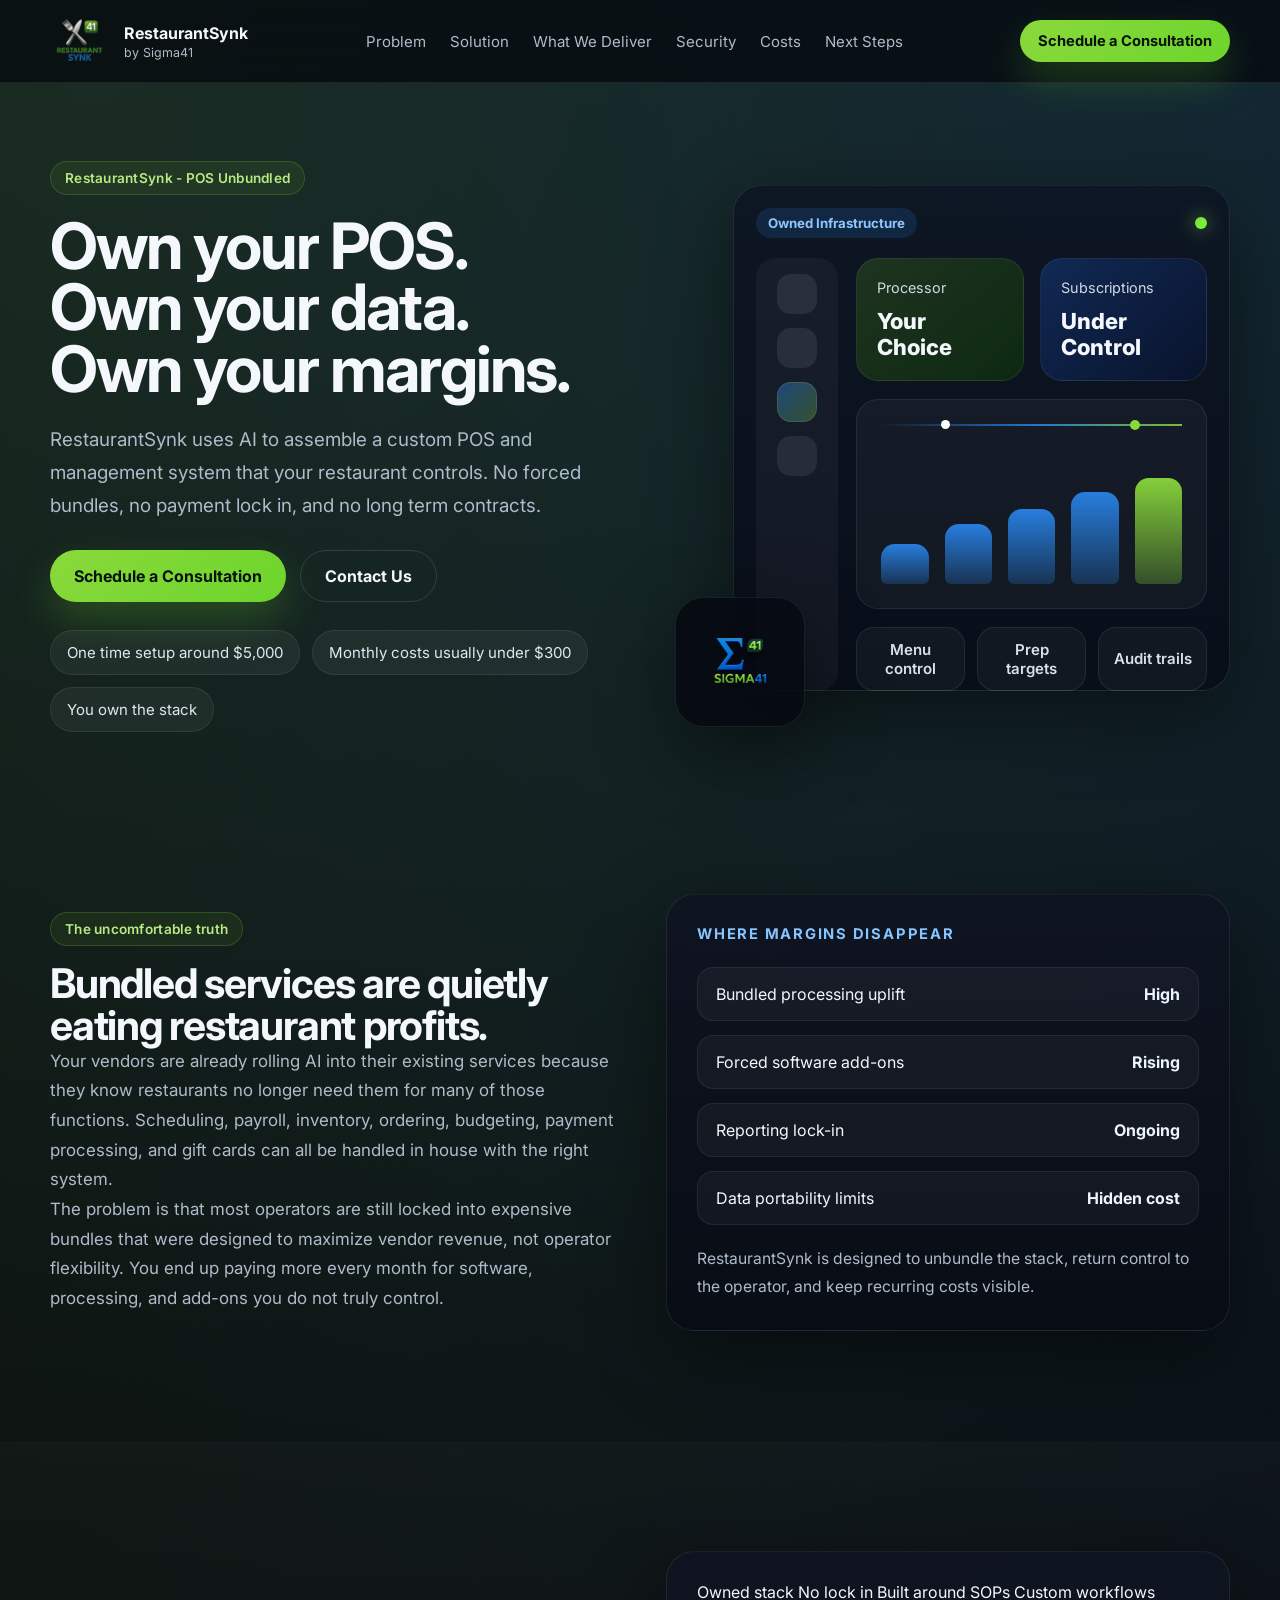
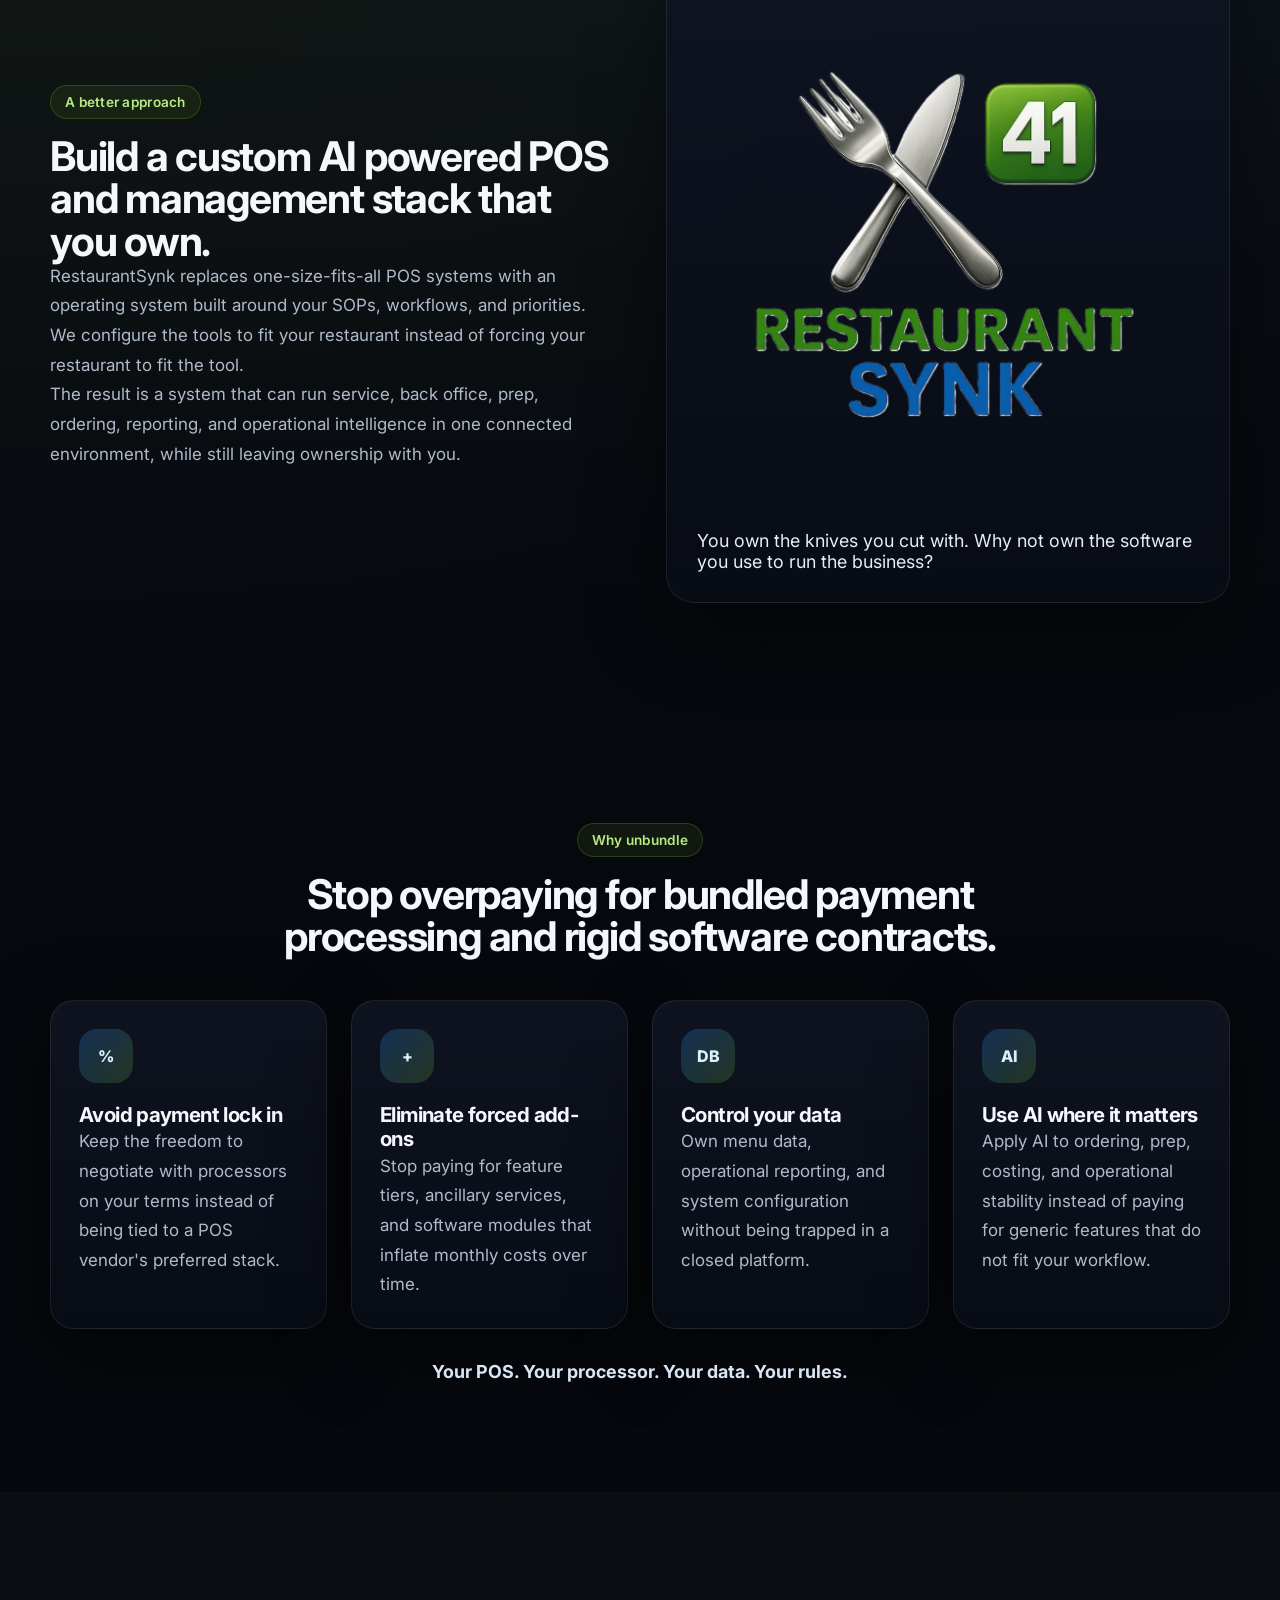
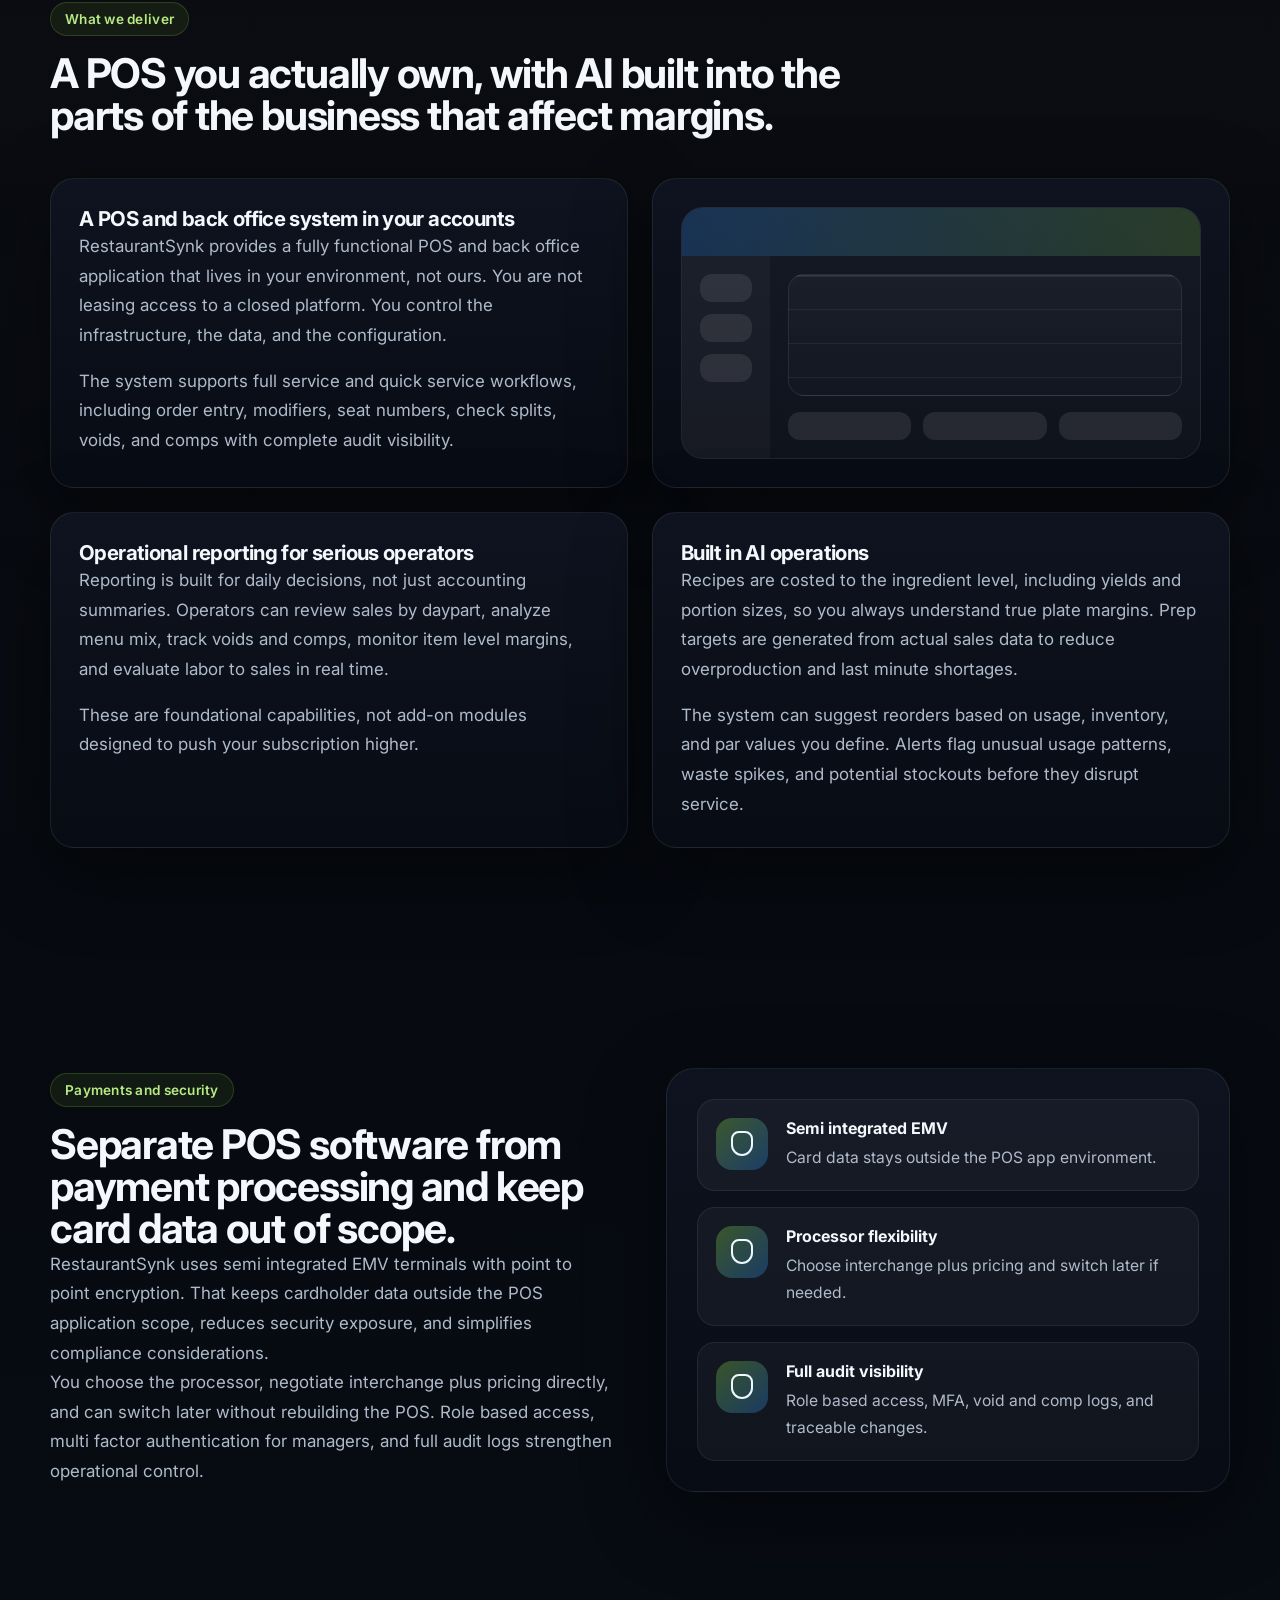
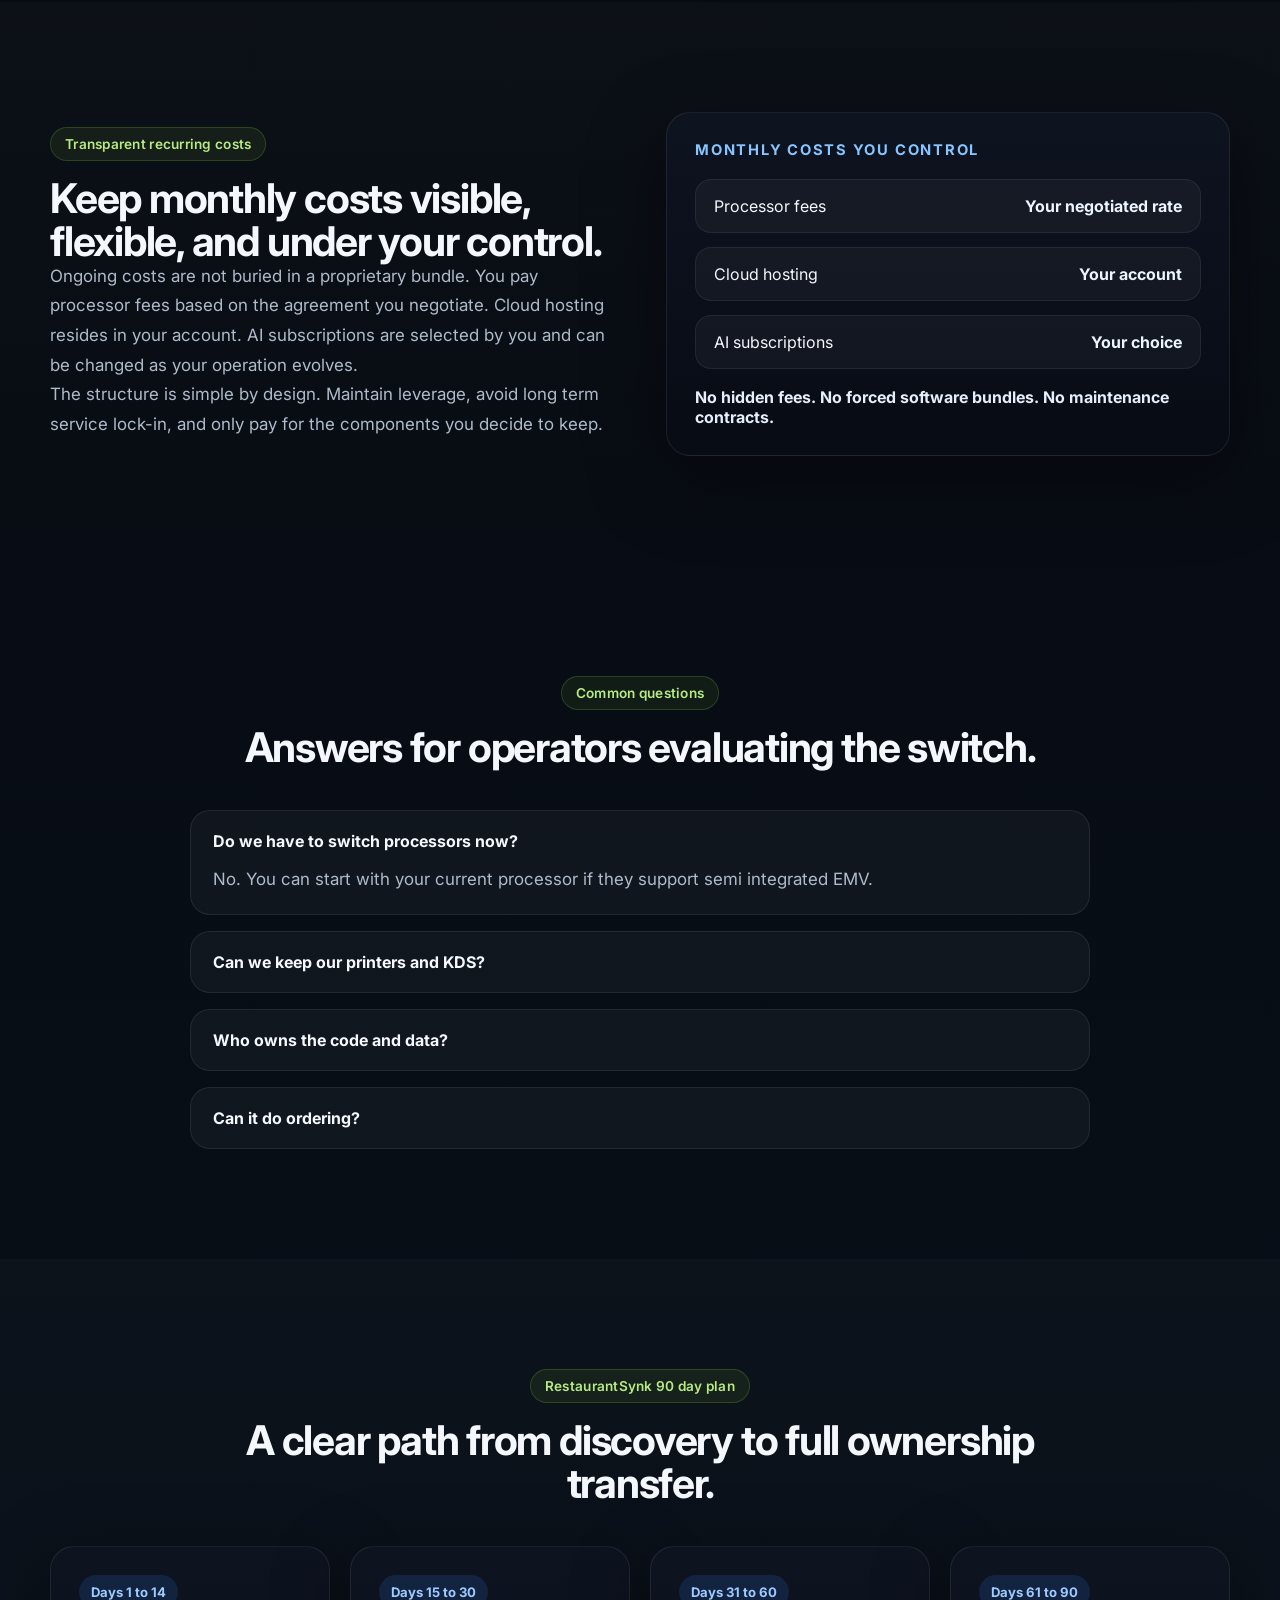
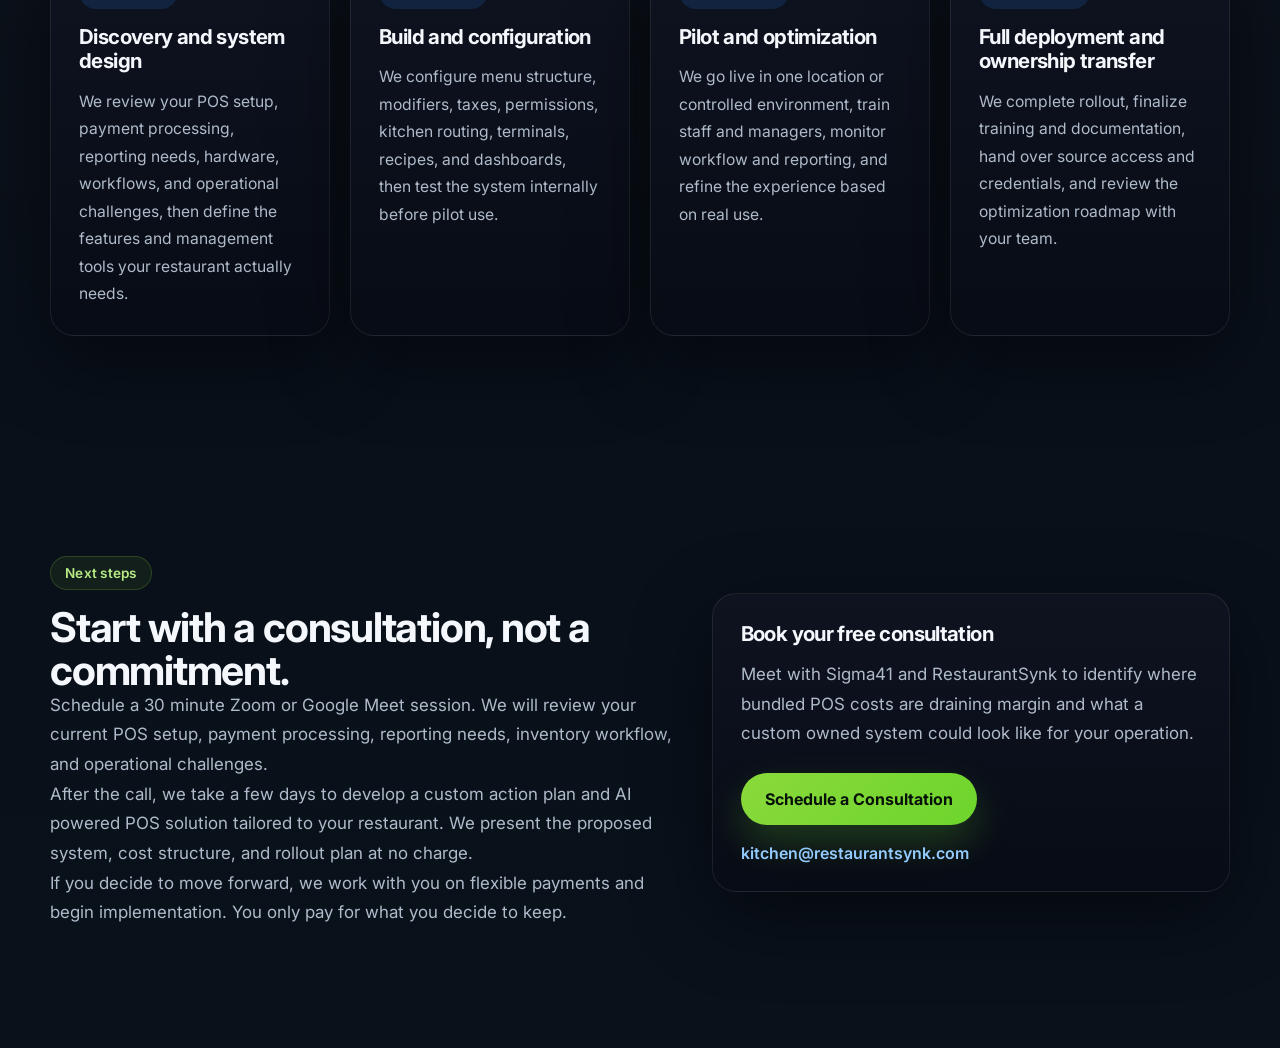
==== commit a593f658: "Add files via upload" ====
--- a/index.html
+++ b/index.html
@@ -124,9 +124,16 @@
 
       <section class="section alt" id="solution">
         <div class="container split-layout reverse">
-          <div class="feature-image">
-    <img src="restaurantsynk-logo.png" alt="RestaurantSynk POS">
-</div>
+          <div class="panel logo-showcase">
+            <div class="logo-orbit-card">
+              <span class="orbit-pill orbit-top">Owned stack</span>
+              <span class="orbit-pill orbit-right">No lock in</span>
+              <span class="orbit-pill orbit-bottom">Built around SOPs</span>
+              <span class="orbit-pill orbit-left">Custom workflows</span>
+              <div class="logo-grid"></div>
+              <div class="logo-glow"></div>
+              <img src="assets/restaurantsynk-logo.png" alt="RestaurantSynk logo" class="solution-logo" />
+            </div>
             <div class="panel-note big">You own the knives you cut with. Why not own the software you use to run the business?</div>
           </div>
           <div>
--- a/styles.css
+++ b/styles.css
@@ -821,4 +821,16 @@
     justify-content: center;
     padding: 16px;
   }
-}
+  .feature-image {
+    background: #0c111b;
+    border-radius: 20px;
+    padding: 40px;
+    text-align: center;
+  }
+  .feature-image img {
+    max-width: 320px;
+    filter: drop-shadow(0 0 30px rgba(100,255,180,.25));
+  }  
+}
+
+
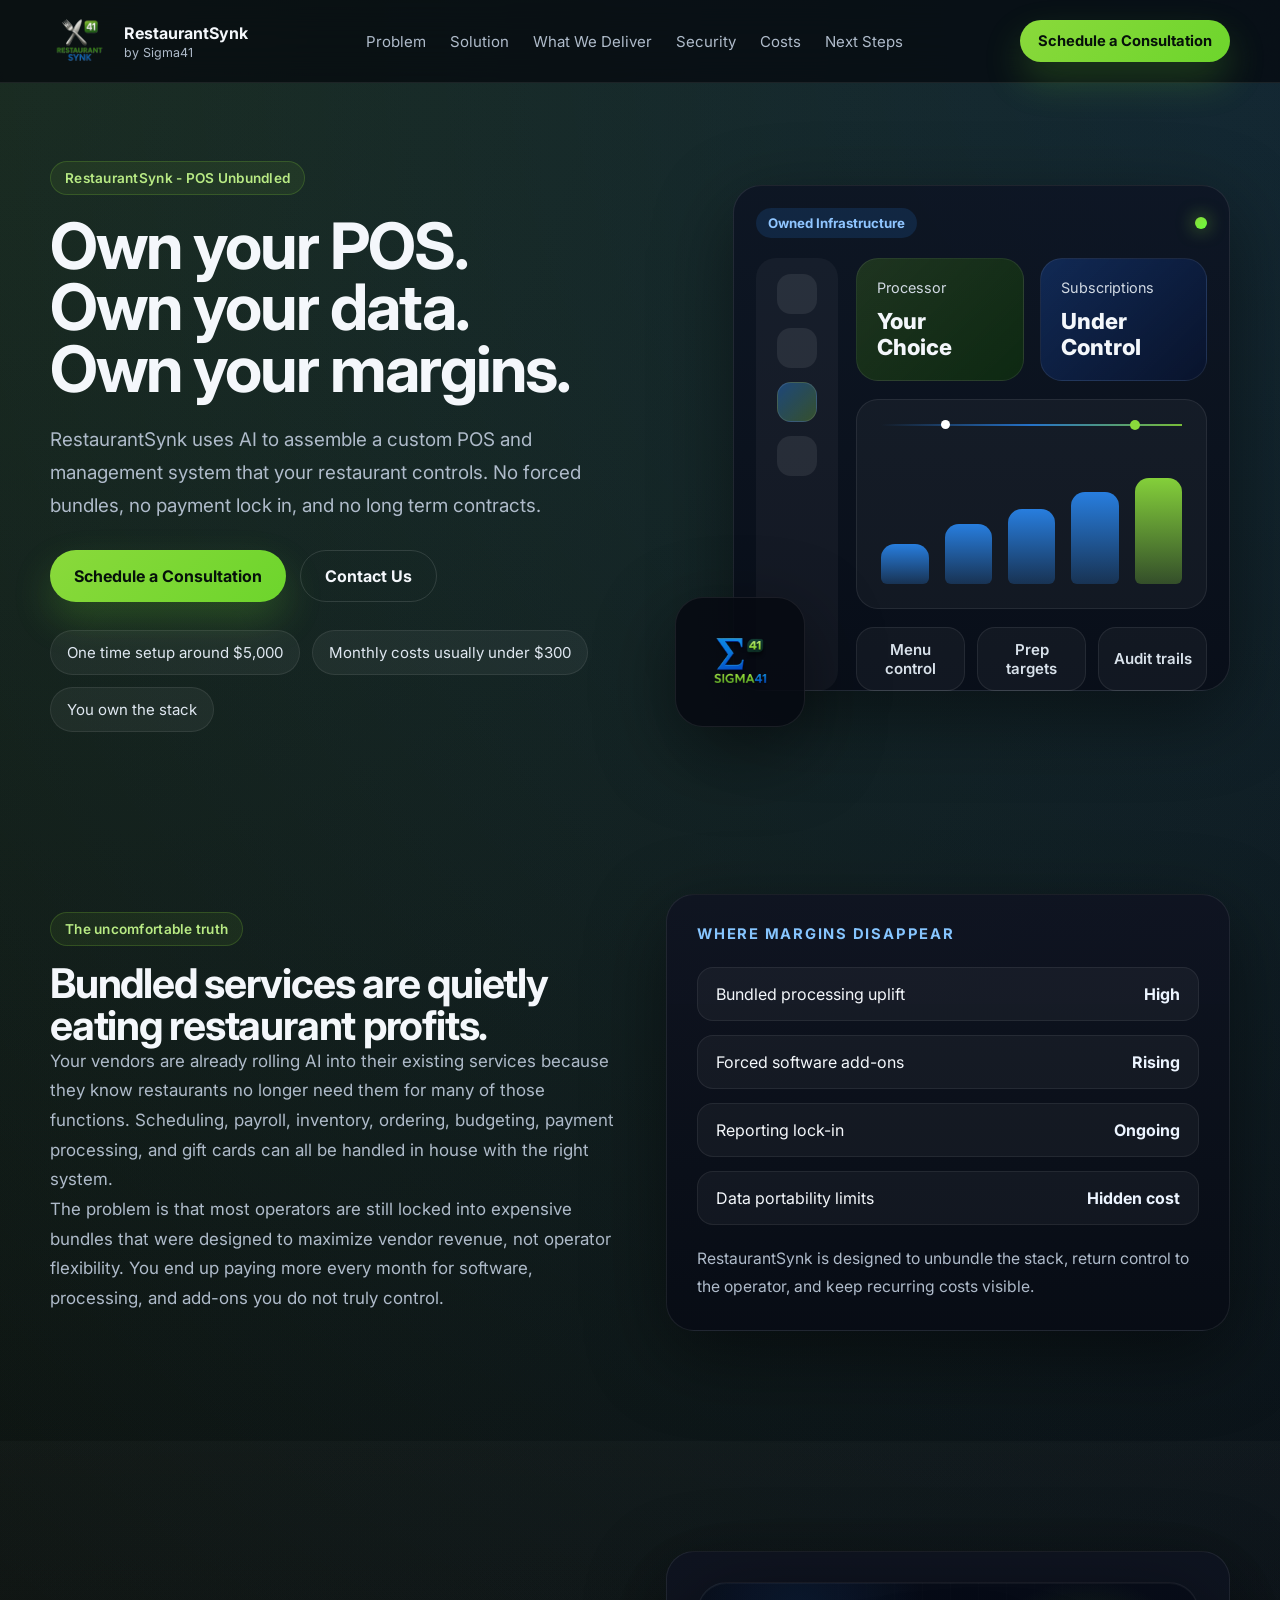
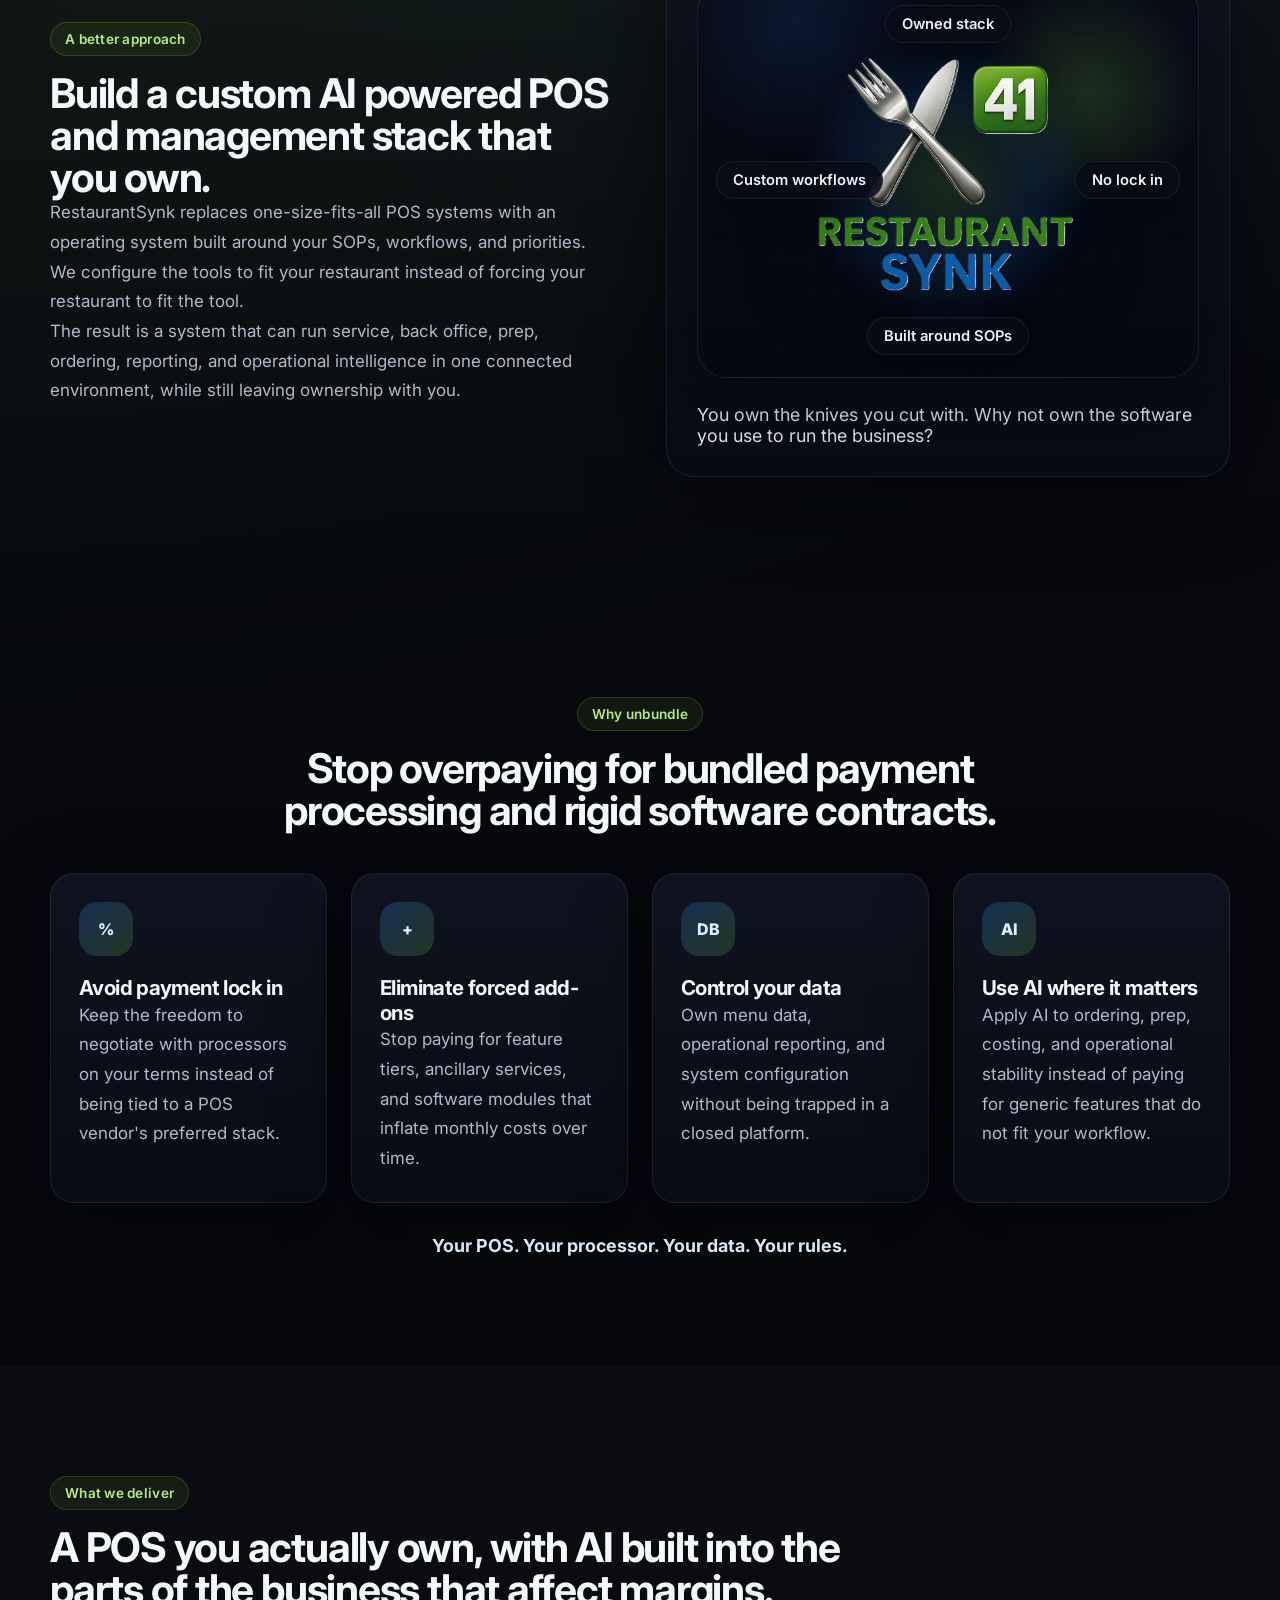
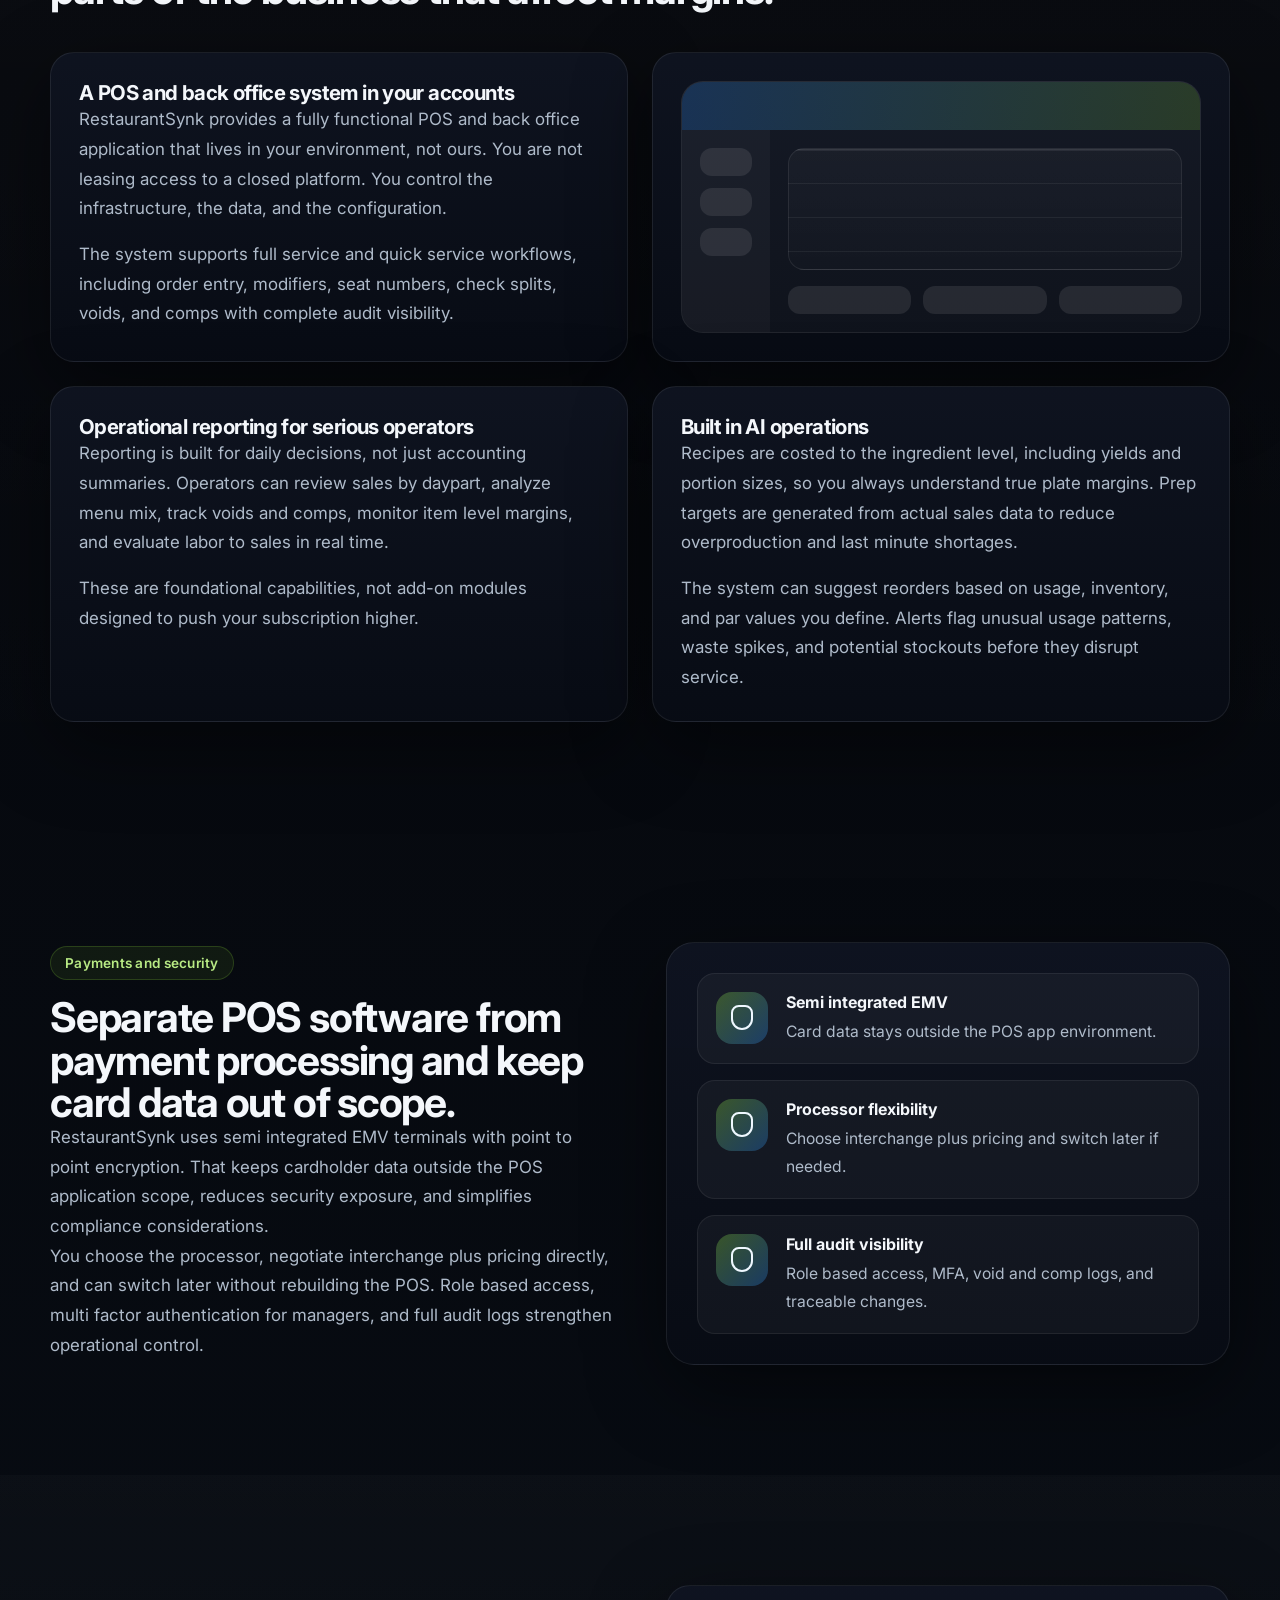
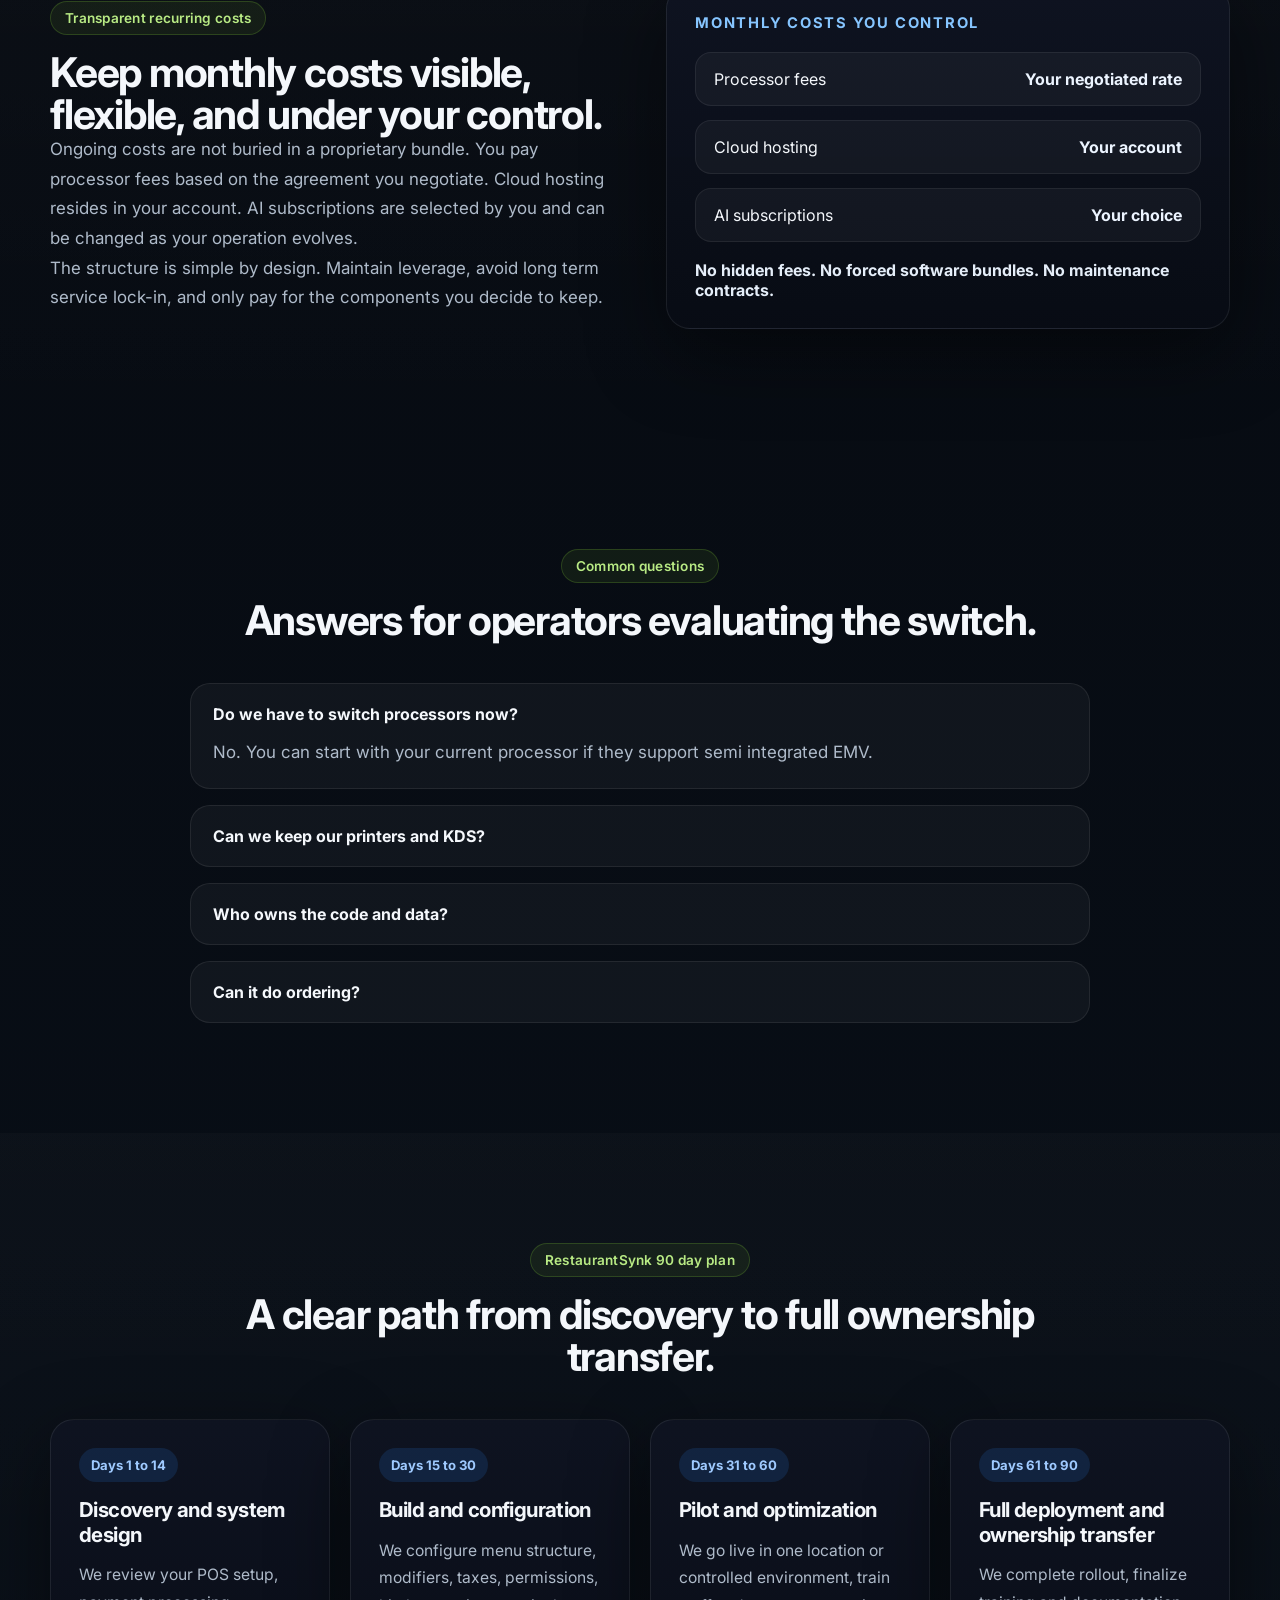
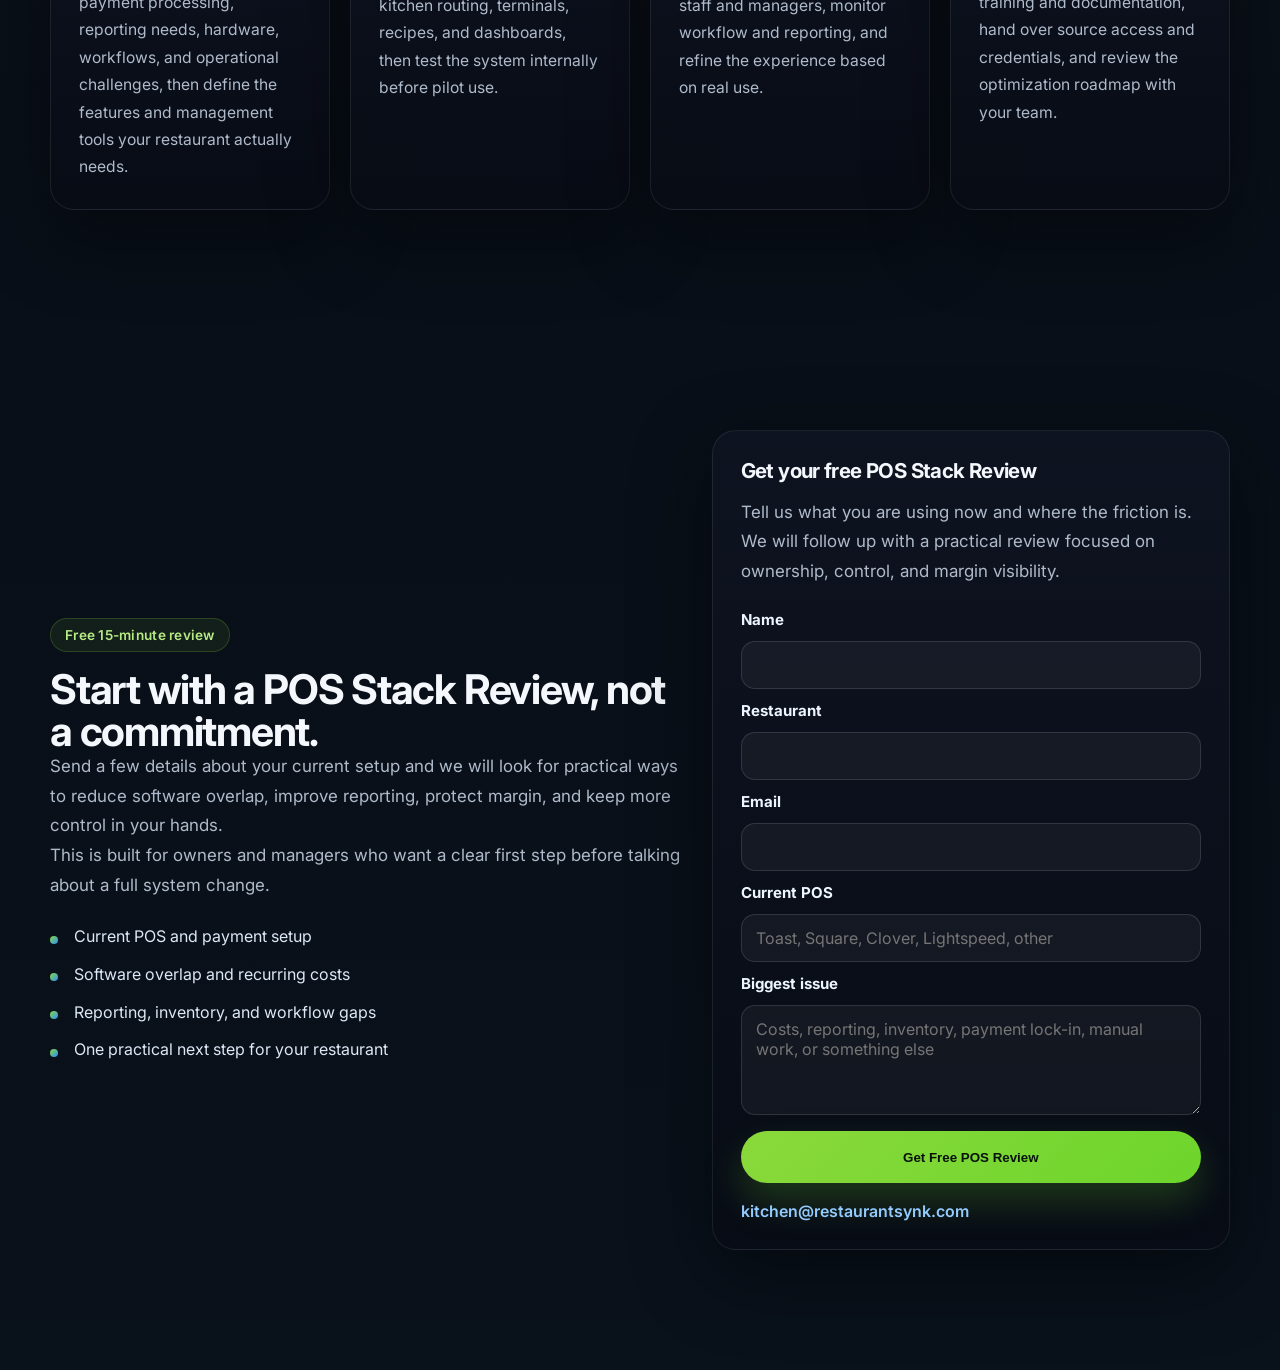
==== commit 36cc9340: "Add POS stack review lead form" ====
--- a/index.html
+++ b/index.html
@@ -9,6 +9,7 @@
   <link rel="preconnect" href="https://fonts.gstatic.com" crossorigin>
   <link href="https://fonts.googleapis.com/css2?family=Inter:wght@400;500;600;700;800&display=swap" rel="stylesheet">
   <link rel="stylesheet" href="styles.css" />
+  <link rel="stylesheet" href="lead-form.css" />
 </head>
 <body>
   <div class="site-shell">
@@ -358,22 +359,41 @@
       <section class="section cta-section" id="next-steps">
         <div class="container cta-grid">
           <div>
-            <div class="eyebrow">Next steps</div>
-            <h2>Start with a consultation, not a commitment.</h2>
-            <p>
-              Schedule a 30 minute Zoom or Google Meet session. We will review your current POS setup, payment processing, reporting needs, inventory workflow, and operational challenges.
-            </p>
-            <p>
-              After the call, we take a few days to develop a custom action plan and AI powered POS solution tailored to your restaurant. We present the proposed system, cost structure, and rollout plan at no charge.
-            </p>
-            <p>
-              If you decide to move forward, we work with you on flexible payments and begin implementation. You only pay for what you decide to keep.
-            </p>
+            <div class="eyebrow">Free 15-minute review</div>
+            <h2>Start with a POS Stack Review, not a commitment.</h2>
+            <p>
+              Send a few details about your current setup and we will look for practical ways to reduce software overlap, improve reporting, protect margin, and keep more control in your hands.
+            </p>
+            <p>
+              This is built for owners and managers who want a clear first step before talking about a full system change.
+            </p>
+            <ul class="review-points" aria-label="What the review covers">
+              <li>Current POS and payment setup</li>
+              <li>Software overlap and recurring costs</li>
+              <li>Reporting, inventory, and workflow gaps</li>
+              <li>One practical next step for your restaurant</li>
+            </ul>
           </div>
           <div class="cta-card">
-            <h3>Book your free consultation</h3>
-            <p>Meet with Sigma41 and RestaurantSynk to identify where bundled POS costs are draining margin and what a custom owned system could look like for your operation.</p>
-            <a class="btn" href="https://calendly.com/kitchen-restaurantsynk/30min" target="_blank" rel="noreferrer">Schedule a Consultation</a>
+            <h3>Get your free POS Stack Review</h3>
+            <p>Tell us what you are using now and where the friction is. We will follow up with a practical review focused on ownership, control, and margin visibility.</p>
+            <form class="lead-form" name="pos-stack-review" method="POST" action="/thank-you.html" data-netlify="true" netlify-honeypot="bot-field">
+              <input type="hidden" name="form-name" value="pos-stack-review" />
+              <p class="hidden-field">
+                <label>Do not fill this out if you are human: <input name="bot-field" /></label>
+              </p>
+              <label for="review-name">Name</label>
+              <input id="review-name" name="name" type="text" autocomplete="name" required />
+              <label for="review-restaurant">Restaurant</label>
+              <input id="review-restaurant" name="restaurant" type="text" autocomplete="organization" required />
+              <label for="review-email">Email</label>
+              <input id="review-email" name="email" type="email" autocomplete="email" required />
+              <label for="review-pos">Current POS</label>
+              <input id="review-pos" name="current-pos" type="text" placeholder="Toast, Square, Clover, Lightspeed, other" />
+              <label for="review-issue">Biggest issue</label>
+              <textarea id="review-issue" name="biggest-issue" rows="4" placeholder="Costs, reporting, inventory, payment lock-in, manual work, or something else"></textarea>
+              <button class="btn" type="submit">Get Free POS Review</button>
+            </form>
             <a class="email-link" href="mailto:kitchen@restaurantsynk.com">kitchen@restaurantsynk.com</a>
           </div>
         </div>
--- a/styles.css
+++ b/styles.css
@@ -821,16 +821,151 @@
     justify-content: center;
     padding: 16px;
   }
-  .feature-image {
-    background: #0c111b;
-    border-radius: 20px;
-    padding: 40px;
+}
+
+
+/* Solution panel upgrade */
+.logo-showcase {
+  min-height: 450px;
+  display: flex;
+  flex-direction: column;
+  justify-content: center;
+}
+
+.logo-orbit-card {
+  position: relative;
+  min-height: 360px;
+  padding: 28px;
+  border-radius: 30px;
+  background:
+    radial-gradient(circle at 78% 28%, rgba(138, 217, 59, 0.18), transparent 24%),
+    radial-gradient(circle at 20% 10%, rgba(43, 143, 255, 0.10), transparent 24%),
+    linear-gradient(180deg, rgba(7, 12, 24, 0.98), rgba(4, 8, 18, 0.98));
+  border: 1px solid rgba(255,255,255,0.08);
+  box-shadow: 0 24px 80px rgba(0, 0, 0, 0.45), inset 0 1px 0 rgba(255,255,255,0.04);
+  overflow: hidden;
+  display: flex;
+  align-items: center;
+  justify-content: center;
+}
+
+.logo-grid {
+  position: absolute;
+  inset: 0;
+  background-image:
+    linear-gradient(rgba(255,255,255,0.035) 1px, transparent 1px),
+    linear-gradient(90deg, rgba(255,255,255,0.035) 1px, transparent 1px);
+  background-size: 28px 28px;
+  mask-image: radial-gradient(circle at center, black 45%, transparent 88%);
+  opacity: 0.55;
+  pointer-events: none;
+}
+
+.logo-glow {
+  position: absolute;
+  width: 280px;
+  height: 280px;
+  border-radius: 50%;
+  background:
+    radial-gradient(circle, rgba(138, 217, 59, 0.20) 0%, rgba(43, 143, 255, 0.13) 45%, transparent 72%);
+  filter: blur(10px);
+  pointer-events: none;
+}
+
+.solution-logo {
+  position: relative;
+  z-index: 2;
+  width: min(76%, 360px);
+  height: auto;
+  object-fit: contain;
+  filter: drop-shadow(0 22px 48px rgba(0, 0, 0, 0.45));
+}
+
+.orbit-pill {
+  position: absolute;
+  z-index: 3;
+  display: inline-flex;
+  align-items: center;
+  justify-content: center;
+  min-height: 38px;
+  padding: 0 16px;
+  border-radius: 999px;
+  border: 1px solid rgba(255,255,255,0.08);
+  background: rgba(7, 12, 22, 0.88);
+  box-shadow: 0 16px 30px rgba(0, 0, 0, 0.28);
+  color: #e8f2fb;
+  font-size: 0.92rem;
+  font-weight: 600;
+  backdrop-filter: blur(12px);
+}
+
+.orbit-top {
+  top: 22px;
+  left: 50%;
+  transform: translateX(-50%);
+}
+
+.orbit-right {
+  top: 50%;
+  right: 18px;
+  transform: translateY(-50%);
+}
+
+.orbit-bottom {
+  bottom: 22px;
+  left: 50%;
+  transform: translateX(-50%);
+}
+
+.orbit-left {
+  top: 50%;
+  left: 18px;
+  transform: translateY(-50%);
+}
+
+@media (max-width: 980px) {
+  .logo-orbit-card {
+    min-height: 320px;
+  }
+
+  .solution-logo {
+    width: min(76%, 300px);
+  }
+
+  .orbit-pill {
+    font-size: 0.84rem;
+    min-height: 34px;
+    padding: 0 12px;
+  }
+}
+
+@media (max-width: 720px) {
+  .logo-orbit-card {
+    min-height: 300px;
+    padding: 22px;
+  }
+
+  .solution-logo {
+    width: min(78%, 250px);
+  }
+
+  .orbit-pill {
+    position: static;
+    transform: none !important;
+    margin: 6px 6px 0 0;
+  }
+
+  .logo-orbit-card {
+    display: block;
     text-align: center;
   }
-  .feature-image img {
-    max-width: 320px;
-    filter: drop-shadow(0 0 30px rgba(100,255,180,.25));
-  }  
-}
-
-
+
+  .logo-showcase .panel-note.big {
+    margin-top: 20px;
+  }
+
+  .logo-orbit-card img {
+    margin: 26px auto 16px;
+  }
+}
+
--- a/lead-form.css
+++ b/lead-form.css
@@ -0,0 +1,76 @@
+.review-points {
+  display: grid;
+  gap: 12px;
+  margin: 24px 0 0;
+  padding: 0;
+  list-style: none;
+}
+
+.review-points li {
+  position: relative;
+  padding-left: 24px;
+  color: #dce8f5;
+  line-height: 1.6;
+}
+
+.review-points li::before {
+  content: "";
+  position: absolute;
+  left: 0;
+  top: 0.72em;
+  width: 8px;
+  height: 8px;
+  border-radius: 50%;
+  background: linear-gradient(135deg, var(--green), var(--blue));
+}
+
+.lead-form {
+  display: grid;
+  gap: 12px;
+  margin-top: 20px;
+}
+
+.lead-form label {
+  color: #edf5ff;
+  font-size: 0.94rem;
+  font-weight: 700;
+}
+
+.lead-form input,
+.lead-form textarea {
+  width: 100%;
+  border: 1px solid rgba(255, 255, 255, 0.12);
+  border-radius: 14px;
+  background: rgba(255, 255, 255, 0.045);
+  color: var(--text);
+  font: inherit;
+  padding: 13px 14px;
+  outline: none;
+}
+
+.lead-form input {
+  min-height: 48px;
+}
+
+.lead-form textarea {
+  resize: vertical;
+  min-height: 110px;
+}
+
+.lead-form input:focus,
+.lead-form textarea:focus {
+  border-color: rgba(138, 217, 59, 0.5);
+  box-shadow: 0 0 0 3px rgba(138, 217, 59, 0.14);
+}
+
+.lead-form .btn {
+  width: 100%;
+  border: 0;
+  margin-top: 4px;
+  cursor: pointer;
+}
+
+.hidden-field {
+  position: absolute;
+  left: -9999px;
+}
